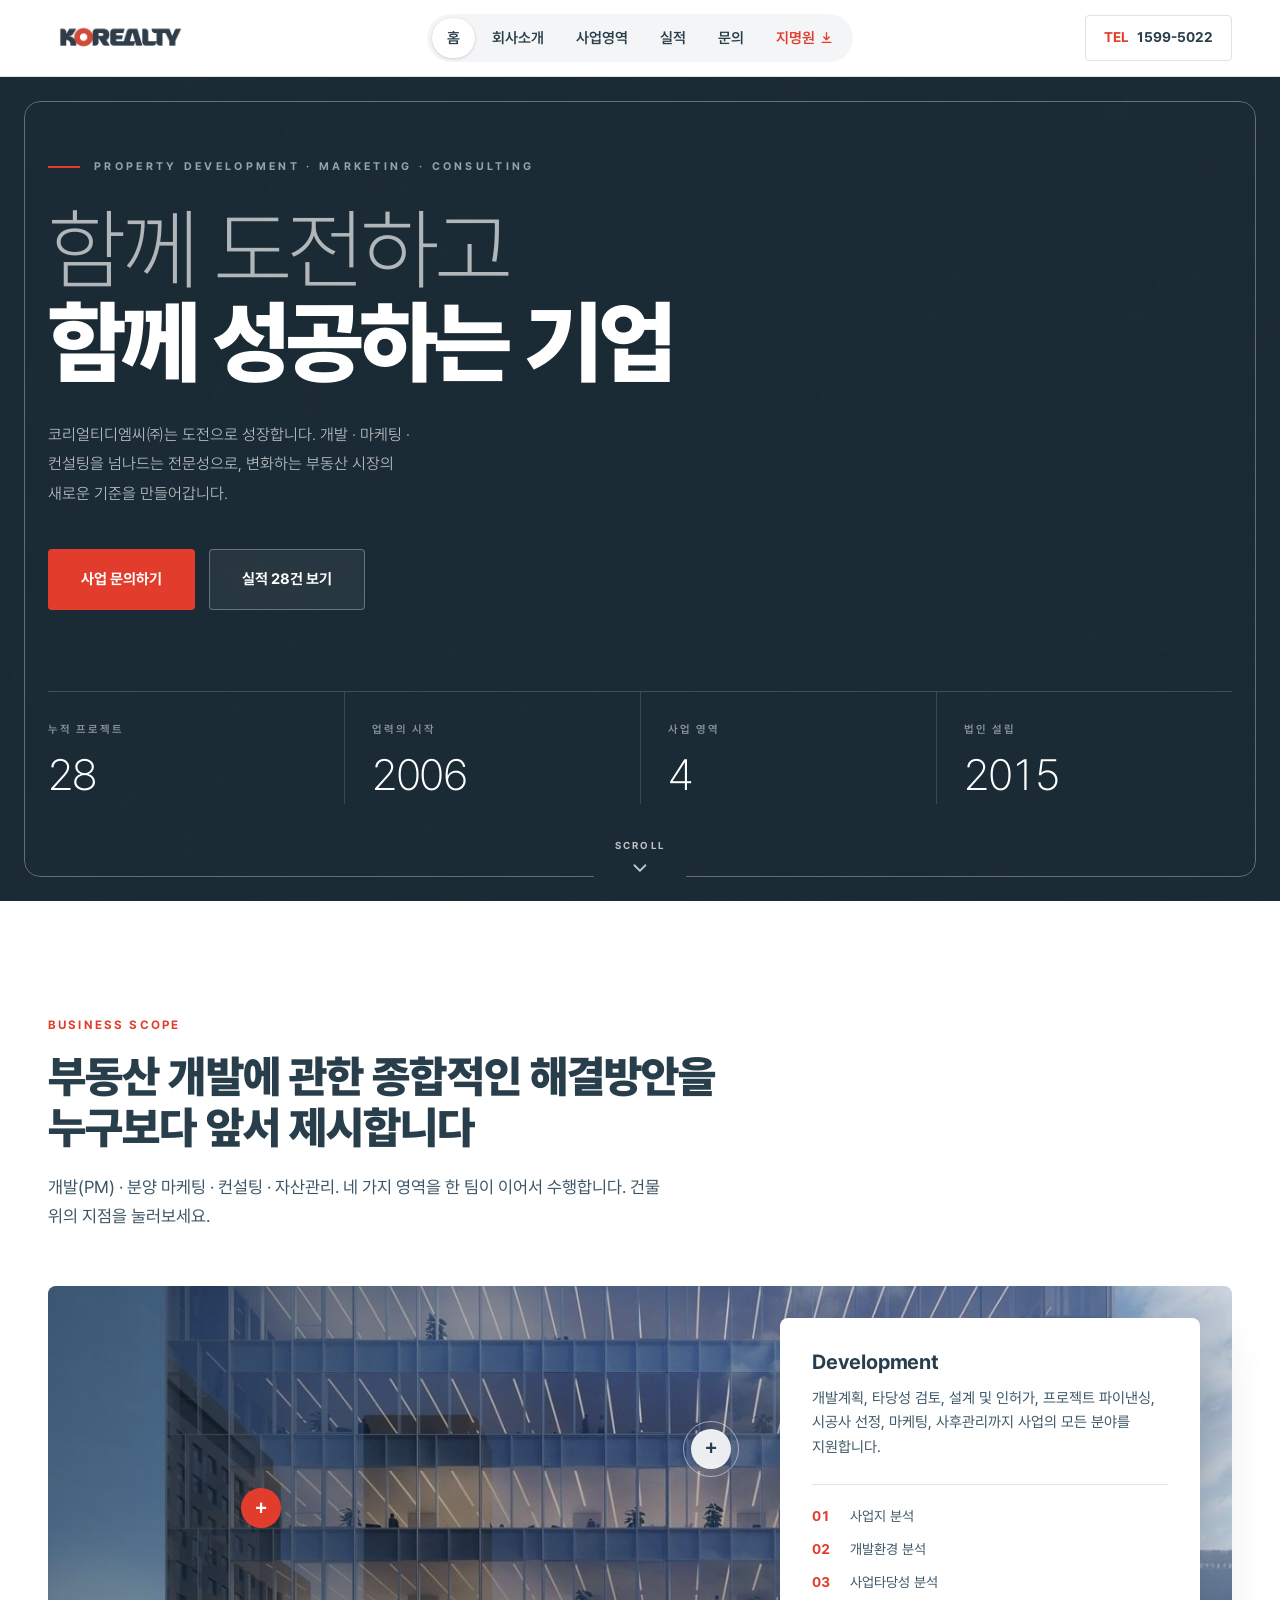
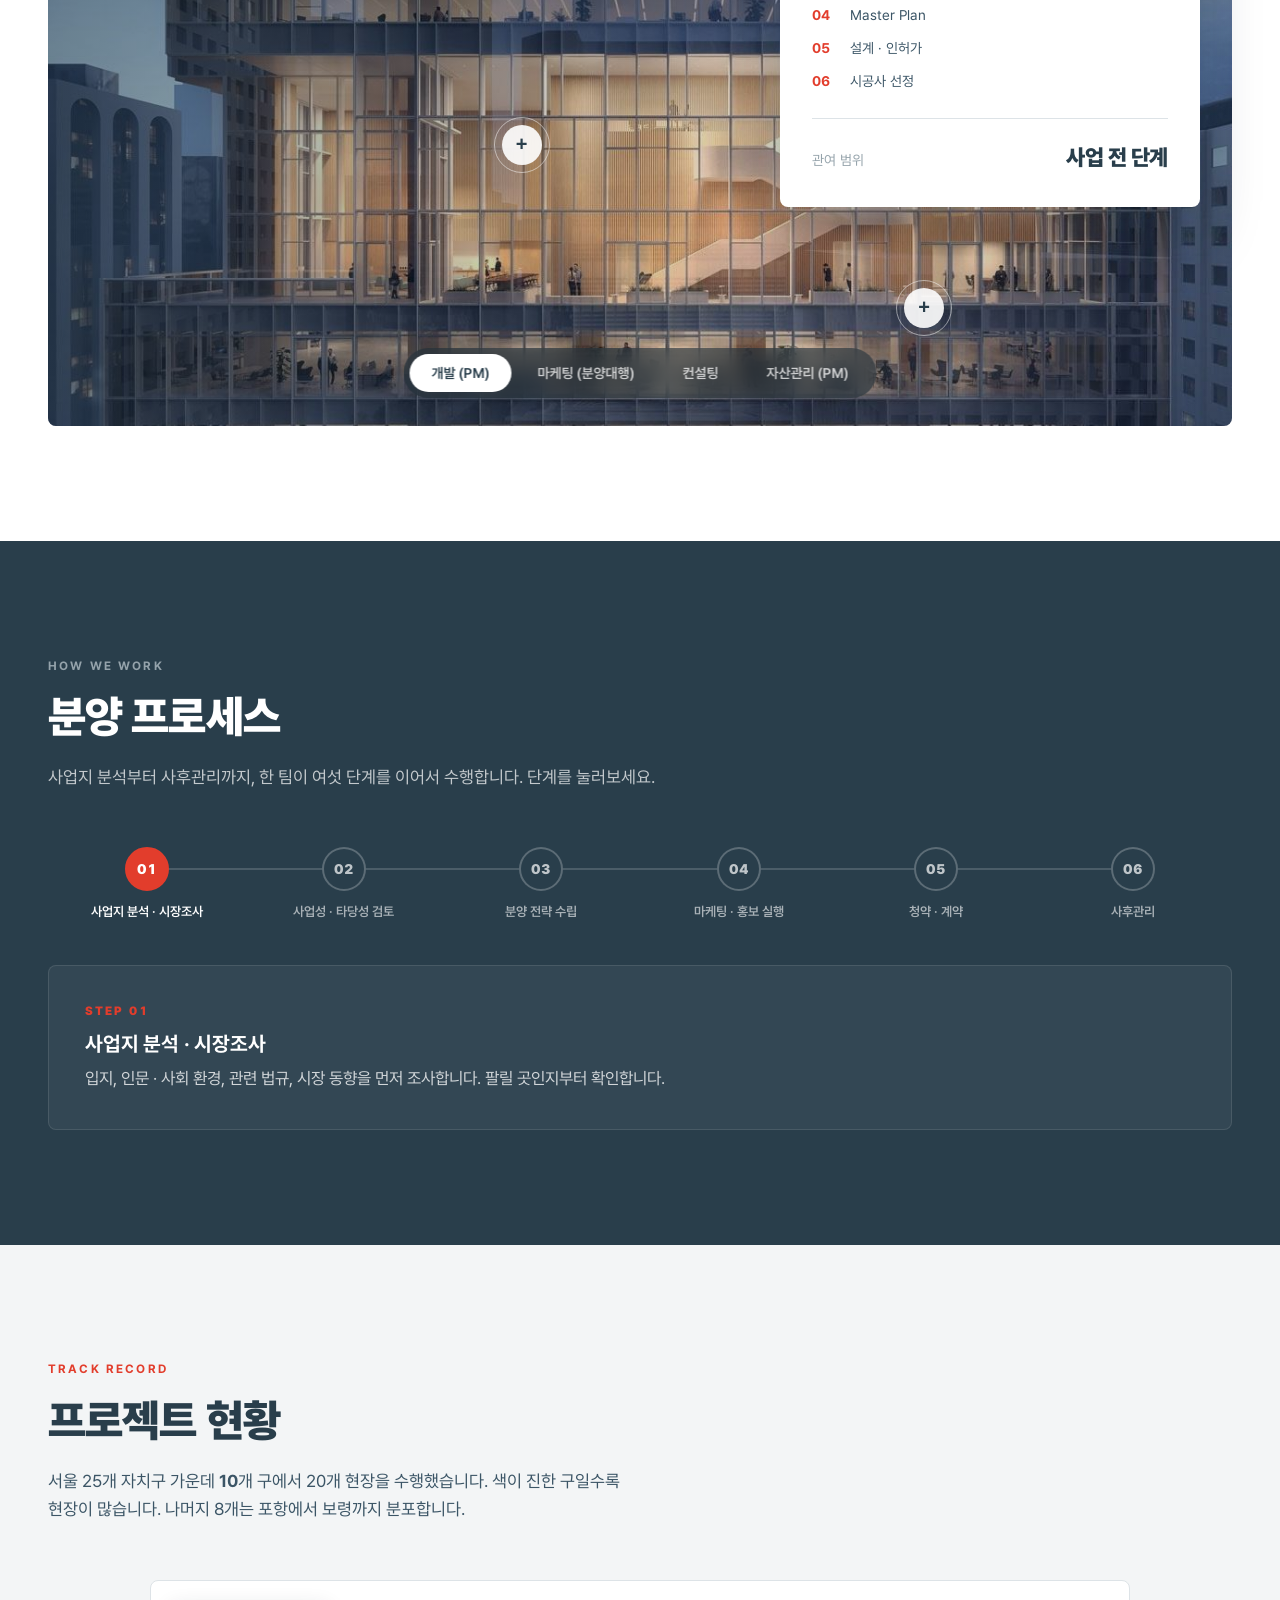
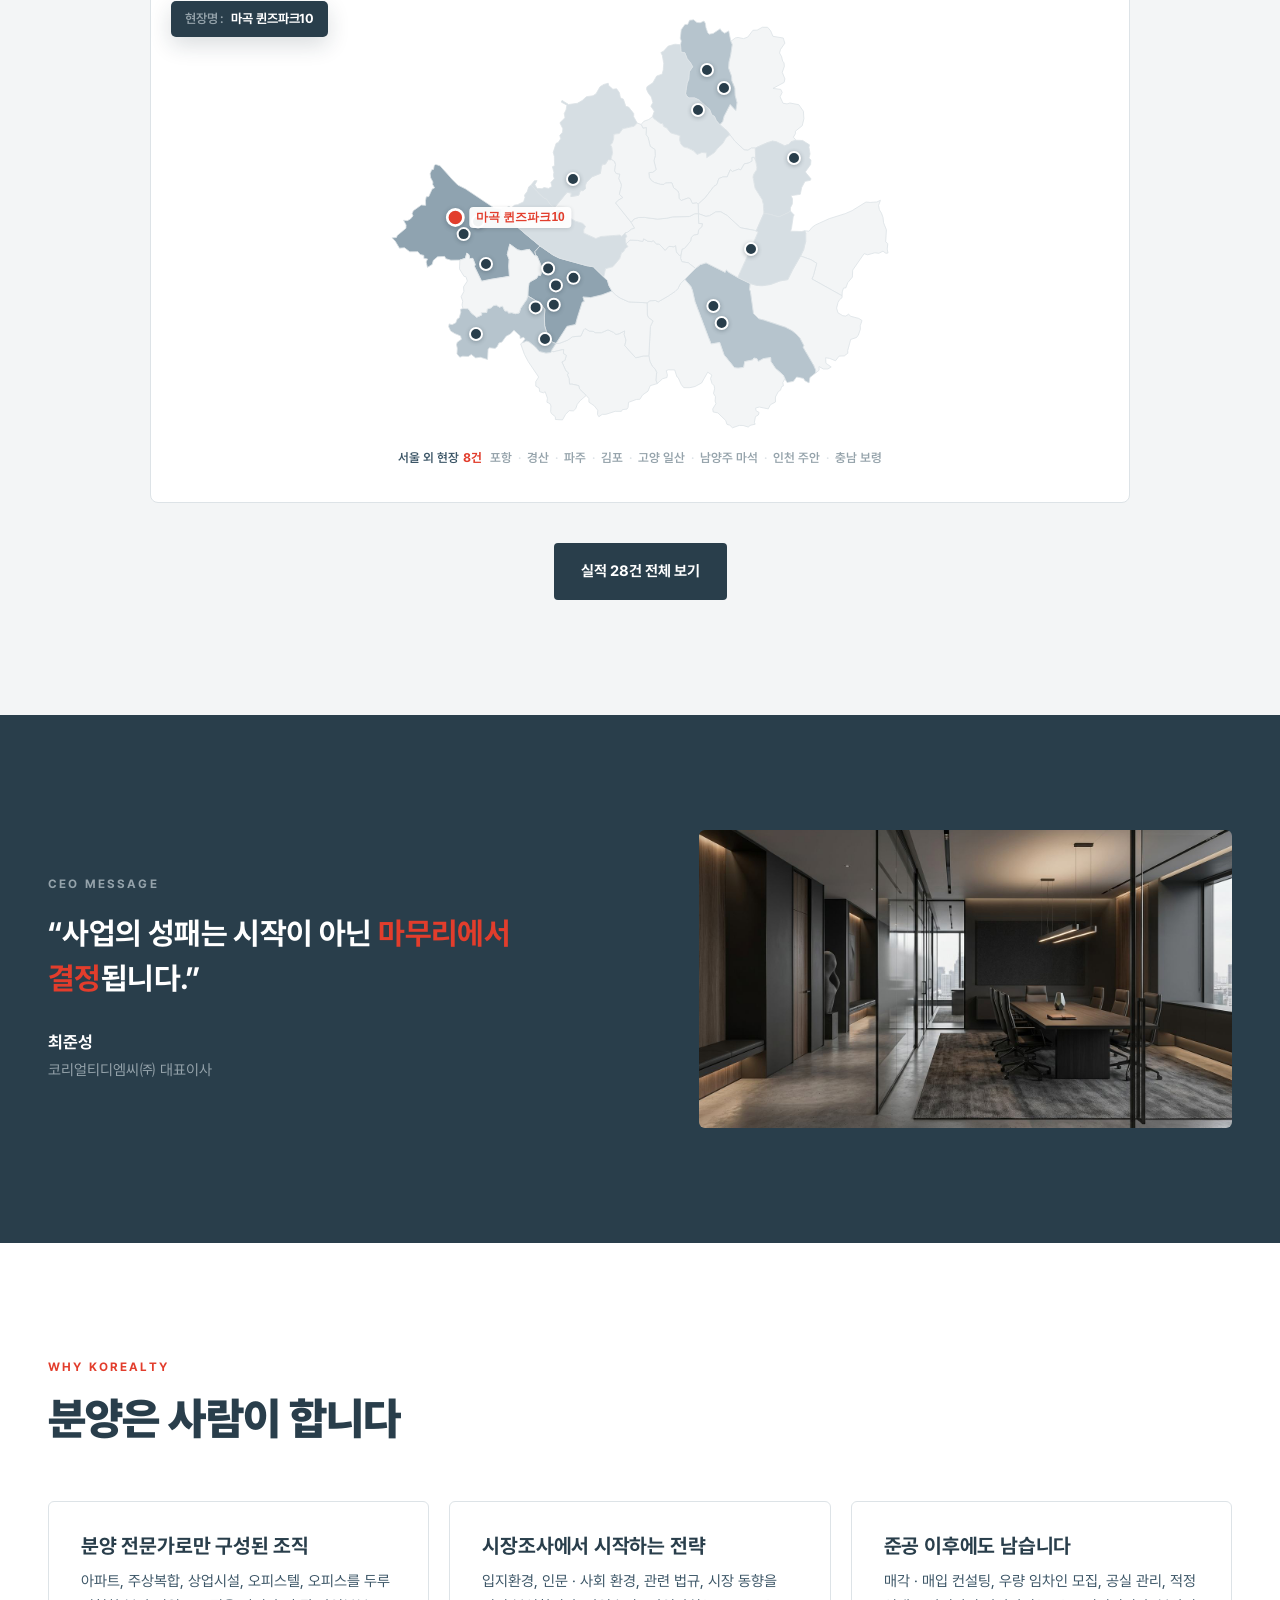
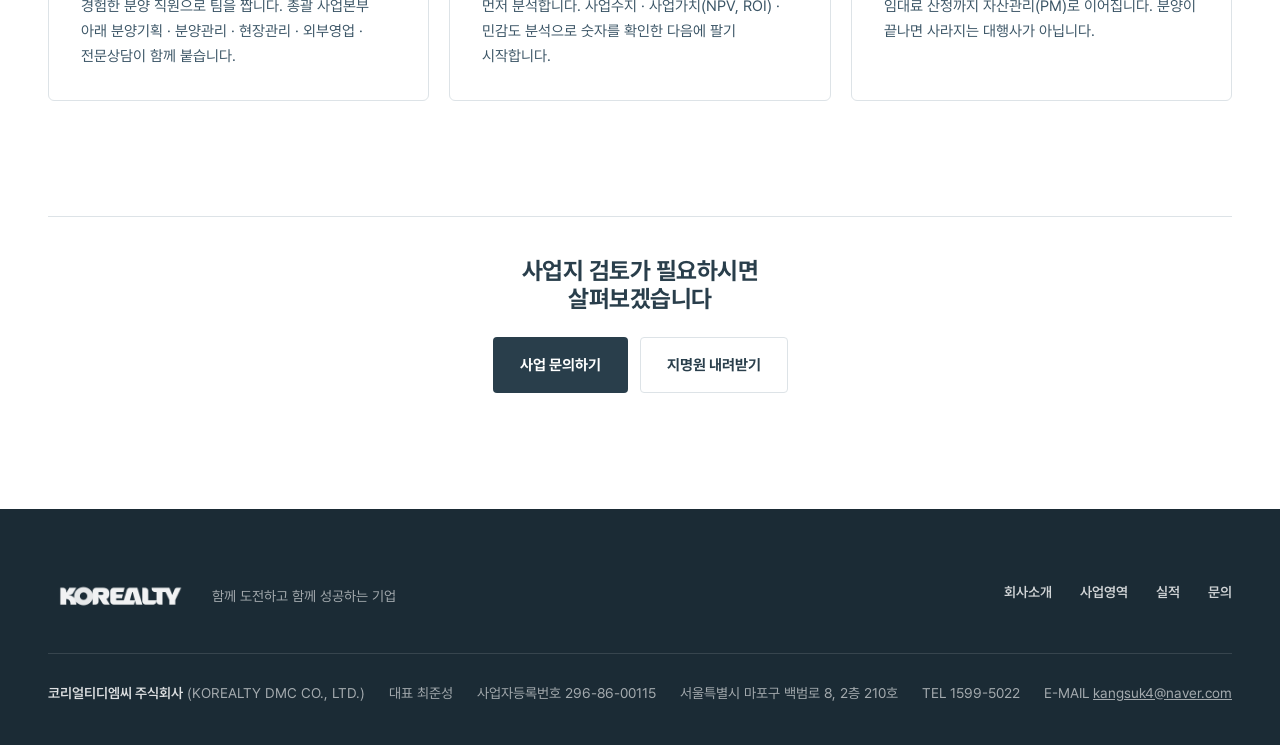
==== index.html @ 7f703b7c "스크롤 중에도 전화하고 맨 위로 갈 수 있게 한다 화면에 고정돼 남는 것이 헤더 하나뿐이었다. 그런데 좁은 화면에서는 그 헤더에서 전화번호가 빠져 있어(900px 이하에서 .hea" ====
<!doctype html>
<html lang="ko">
<head>
<meta charset="utf-8">
<meta name="viewport" content="width=device-width, initial-scale=1">
<title>분양대행사 코리얼티디엠씨㈜ | 주거시설·상가 분양대행 전문</title>
<meta name="description" content="2006년부터 28건의 프로젝트를 수행한 분양대행사 코리얼티디엠씨㈜. 아파트·오피스텔·상가 분양대행과 개발(PM)·컨설팅·자산관리를 수행합니다.">
<link rel="canonical" href="https://korealty.co.kr/">
<meta name="robots" content="index, follow">
<meta name="theme-color" content="#293E4B">

<!-- 서치콘솔·웹마스터도구 소유확인. 지우면 소유확인이 풀린다. -->
<meta name="naver-site-verification" content="b4a408943be1022989c8192e4c42e92d9fa231ea">
<meta name="google-site-verification" content="91CmXohluw-G3XcsU_VaIm_crwM0UXr9X_GsUBnetQw">

<meta property="og:type" content="website">
<meta property="og:site_name" content="코리얼티디엠씨㈜">
<meta property="og:locale" content="ko_KR">
<meta property="og:url" content="https://korealty.co.kr/">
<meta property="og:title" content="분양대행사 코리얼티디엠씨㈜ | 주거시설·상가 분양대행 전문">
<meta property="og:description" content="2006년부터 28건의 프로젝트를 수행한 분양대행사 코리얼티디엠씨㈜. 아파트·오피스텔·상가 분양대행과 개발(PM)·컨설팅·자산관리를 수행합니다.">
<meta property="og:image" content="https://korealty.co.kr/assets/img/og.jpg">
<meta property="og:image:width" content="1200">
<meta property="og:image:height" content="630">
<meta name="twitter:card" content="summary_large_image">

<link rel="icon" type="image/png" sizes="32x32" href="assets/img/favicon-32.png?v=def091a5">
<link rel="apple-touch-icon" href="assets/img/favicon-180.png?v=a17d6f32">
<link rel="preload" as="font" type="font/woff2" href="assets/fonts/Pretendard-Bold.woff2?v=8df834df" crossorigin>
<script>
document.documentElement.classList.add("js");
/* 히어로 인트로: 방문할 때마다 재생한다. 페인트 전에 미리 정해야
   "다 보였다가 갑자기 숨는" 역순 깜빡임이 없다(hero-intro.js는 defer라
   첫 페인트보다 늦게 실행될 수 있다). js/hero-intro.js가 로드 실패해도
   4초 뒤엔 스스로 풀려 콘텐츠가 영영 숨지 않는다. */
try {
  if (!window.matchMedia("(prefers-reduced-motion: reduce)").matches) {
    document.documentElement.classList.add("intro-pending");
    setTimeout(function () { document.documentElement.classList.remove("intro-pending"); }, 4000);
  }
} catch (e) {}
</script>
<link rel="stylesheet" href="css/style.css">
<script type="application/ld+json">
{
  "@context": "https://schema.org",
  "@type": "Organization",
  "@id": "https://korealty.co.kr/#organization",
  "name": "코리얼티디엠씨 주식회사",
  "alternateName": "KOREALTY DMC CO., LTD.",
  "url": "https://korealty.co.kr/",
  "logo": "https://korealty.co.kr/assets/img/logo.png",
  "foundingDate": "2015-06-17",
  "founder": { "@type": "Person", "name": "최준성" },
  "telephone": "+82-1599-5022",
  "faxNumber": "+82-504-191-9365",
  "email": "kangsuk4@naver.com",
  "address": {
    "@type": "PostalAddress",
    "streetAddress": "백범로 8, 2층 210호",
    "addressLocality": "마포구",
    "addressRegion": "서울특별시",
    "addressCountry": "KR"
  },
  "description": "부동산 개발(PM), 분양대행 마케팅, 컨설팅, 자산관리를 수행하는 부동산 전문가 그룹."
}
</script>
</head>
<body>

<header class="head">
  <div class="shell head__in">
    <a class="head__logo" href="/" aria-label="코리얼티디엠씨 홈">
      <img src="assets/img/logo.png" alt="KOREALTY" width="640" height="140">
    </a>
    <nav class="nav">
      <a href="/" aria-current="page">홈</a>
      <a href="about">회사소개</a>
      <a href="business">사업영역</a>
      <a href="portfolio">실적</a>
      <a href="contact">문의</a>
      <a class="nav__doc" href="assets/docs/코리얼티디엠씨_지명원.pdf?v=139b1592" target="_blank" rel="noopener">지명원<svg viewBox="0 0 24 24" fill="none" stroke="currentColor" stroke-width="2.5" stroke-linecap="round" stroke-linejoin="round" aria-hidden="true"><path d="M12 3v12M7 11l5 5 5-5M4 21h16"/></svg></a>
    </nav>
    <a class="head__call" href="tel:15995022"><span>TEL</span> 1599-5022</a>
    <a class="head__tel" href="tel:15995022" aria-label="전화 걸기 1599-5022"><svg viewBox="0 0 24 24" fill="none" stroke="currentColor" stroke-width="2" stroke-linecap="round" stroke-linejoin="round" aria-hidden="true"><path d="M22 16.9v3a2 2 0 0 1-2.2 2 19.8 19.8 0 0 1-8.6-3.1 19.5 19.5 0 0 1-6-6A19.8 19.8 0 0 1 2.1 4.2 2 2 0 0 1 4.1 2h3a2 2 0 0 1 2 1.7c.1 1 .4 1.9.7 2.8a2 2 0 0 1-.5 2.1L8.1 9.9a16 16 0 0 0 6 6l1.3-1.3a2 2 0 0 1 2.1-.4c.9.3 1.8.6 2.8.7a2 2 0 0 1 1.7 2Z"/></svg></a>
    <button class="burger" type="button" aria-label="메뉴 열기" aria-expanded="false"><i></i><i></i><i></i></button>
  </div>
</header>

<main>

  <!-- Hero: the company's own site, not a stock skyline -->
  <section class="hero">
    <div class="hero__media">
      <video src="assets/video/hero-city.mp4" poster="assets/img/hero-city-poster.jpg"
             autoplay muted loop playsinline preload="metadata"></video>
      <!-- 데스크톱에서 WebGL이 되면 js/hero-map.js가 이 위에 여의도 3D 지도를
           얹는다. 안 되면(모바일·구형·타일지연) 위 영상이 그대로 보인다. -->
      <div class="hero__map" data-hero-map aria-hidden="true"></div>
    </div>
    <!-- 세션당 처음 한 번, 프레임이 그려지며 0→100%가 오르고 100%가 되면
         숫자만 사라지고 아래 글이 나타난다(js/hero-intro.js). JS가 없거나
         reduced-motion이면 처음부터 그냥 다 보인다(hero__in 기본은 보임). -->
    <div class="hero__intro" data-hero-intro aria-hidden="true">
      <svg class="hero__intro-frame" data-intro-frame>
        <rect data-intro-rect pathLength="100"></rect>
      </svg>
      <div class="hero__intro-pct" data-intro-pct><span data-intro-pct-num>0</span>%</div>
    </div>
    <div class="shell hero__in" data-hero-content>
      <p class="eyebrow">Property Development ·<br class="br-narrow"> Marketing · Consulting</p>
      <h1 class="h-display"><em>함께 도전하고</em><br>함께 성공하는 기업</h1>
      <p class="lede">코리얼티디엠씨㈜는 도전으로 성장합니다. 개발 · 마케팅 · 컨설팅을 넘나드는 전문성으로, 변화하는 부동산 시장의 새로운 기준을 만들어갑니다.</p>
      <div class="hero__cta">
        <a class="btn btn--primary" href="contact">사업 문의하기</a>
        <a class="btn btn--ghost" href="portfolio">실적 28건 보기</a>
      </div>

      <dl class="hero__stats num">
        <div><dt>누적 프로젝트</dt><dd data-count-up>28</dd></div>
        <div><dt>업력의 시작</dt><dd>2006</dd></div>
        <div><dt>사업 영역</dt><dd data-count-up>4</dd></div>
        <div><dt>법인 설립</dt><dd>2015</dd></div>
      </dl>
    </div>
    <a class="hero__scroll" href="#scope" aria-label="아래로 스크롤">
      <span>SCROLL</span>
      <svg viewBox="0 0 24 24" fill="none" stroke="currentColor" stroke-width="2" stroke-linecap="round" stroke-linejoin="round" aria-hidden="true"><path d="M6 9l6 6 6-6"/></svg>
    </a>
  </section>

  <!-- Signature 1: the four business lines, read off one building -->
  <section class="sec" id="scope">
    <div class="shell">
      <div class="sec__head rise">
        <p class="eyebrow">Business Scope</p>
        <h2 class="h-section">부동산 개발에 관한 종합적인 해결방안을<br class="br-wide"> 누구보다 앞서 제시합니다</h2>
        <p class="lede">개발(PM) · 분양 마케팅 · 컨설팅 · 자산관리. 네 가지 영역을 한 팀이 이어서 수행합니다. 건물 위의 지점을 눌러보세요.</p>
      </div>

      <div class="scope__wrap rise" data-scope>
        <div class="scope">
          <img class="scope__img" src="assets/img/building.jpg" alt="업무시설 외관" width="1280" height="1280" loading="lazy" decoding="async">
          <div class="scope__tabs" role="tablist" aria-label="사업 영역" data-scope-tabs></div>
        </div>
        <div class="scope__card" data-scope-card></div>
      </div>
    </div>
  </section>

  <!-- Process: the end-to-end 분양 journey, one step at a time -->
  <section class="sec sec--navy" id="process">
    <div class="shell">
      <div class="sec__head rise">
        <p class="eyebrow">How We Work</p>
        <h2 class="h-section">분양 프로세스</h2>
        <p class="lede">사업지 분석부터 사후관리까지, 한 팀이 여섯 단계를 이어서 수행합니다. 단계를 눌러보세요.</p>
      </div>
      <div class="proc rise" data-proc>
        <ol class="proc__steps" role="tablist" aria-label="분양 프로세스 단계"></ol>
        <div class="proc__panel" data-proc-panel aria-live="polite"></div>
      </div>
    </div>
  </section>

  <!-- Signature 2: the portfolio, drawn from the only spec every sheet records -->
  <section class="sec sec--paper">
    <div class="shell">
      <div class="sec__head rise">
        <p class="eyebrow">Track Record</p>
        <h2 class="h-section">프로젝트 현황</h2>
        <p class="lede">서울 25개 자치구 가운데 <b data-gu-count>10</b>개 구에서 20개 현장을 수행했습니다. <span class="only-map">색이 진한 구일수록 현장이 많습니다.</span> 나머지 8개는 포항에서 보령까지 분포합니다.</p>
      </div>

      <!-- 좁은 화면에서는 지도 대신 이 커버플로우가 뜬다. 지도의 핀은 14px 이라
           손가락으로 짚기 어렵고, 작은 화면에서는 구 경계도 잘 안 읽힌다. -->
      <div class="cover--only-narrow rise" data-cover="1,2,3,13,18,19"></div>

      <div class="map__wrap rise" data-map-wrap>
        <div class="map" data-map></div>
        <div class="map__card" data-map-card></div>
        <div class="map__away">
          <span>서울 외 현장<b>8건</b></span>
          <span>포항</span><span>경산</span><span>파주</span><span>김포</span>
          <span>고양 일산</span><span>남양주 마석</span><span>인천 주안</span><span>충남 보령</span>
        </div>
      </div>

      <div class="sec__cta">
        <a class="btn btn--navy" href="portfolio">실적 28건 전체 보기</a>
      </div>
    </div>
  </section>

  <!-- CEO: the one sentence that is actually theirs -->
  <section class="sec sec--navy">
    <div class="shell">
      <figure class="quote rise">
        <div>
          <p class="eyebrow">CEO Message</p>
          <blockquote>“사업의 성패는 시작이 아닌 <span>마무리에서 결정</span>됩니다.”</blockquote>
          <figcaption>
            <b>최준성</b>
            코리얼티디엠씨㈜ 대표이사
          </figcaption>
        </div>
        <img src="assets/img/office.jpg" alt="" width="1376" height="768" loading="lazy" decoding="async">
      </figure>
    </div>
  </section>

  <!-- Why: claims the profile can back up -->
  <section class="sec">
    <div class="shell">
      <div class="sec__head rise">
        <p class="eyebrow">Why KOREALTY</p>
        <h2 class="h-section">분양은 사람이 합니다</h2>
      </div>
      <div class="grid grid--3">
        <article class="card rise">
          <h3 class="h-card">분양 전문가로만 구성된 조직</h3>
          <p>아파트, 주상복합, 상업시설, 오피스텔, 오피스를 두루 경험한 분양 직원으로 팀을 짭니다. 총괄 사업본부 아래 분양기획 · 분양관리 · 현장관리 · 외부영업 · 전문상담이 함께 붙습니다.</p>
        </article>
        <article class="card rise">
          <h3 class="h-card">시장조사에서 시작하는 전략</h3>
          <p>입지환경, 인문 · 사회 환경, 관련 법규, 시장 동향을 먼저 분석합니다. 사업수지 · 사업가치(NPV, ROI) · 민감도 분석으로 숫자를 확인한 다음에 팔기 시작합니다.</p>
        </article>
        <article class="card rise">
          <h3 class="h-card">준공 이후에도 남습니다</h3>
          <p>매각 · 매입 컨설팅, 우량 임차인 모집, 공실 관리, 적정 임대료 산정까지 자산관리(PM)로 이어집니다. 분양이 끝나면 사라지는 대행사가 아닙니다.</p>
        </article>
      </div>
    </div>
  </section>

  <!-- 마지막 권유. 히어로에서 한 번 물었고, 여기까지 읽은 사람에게 한 번 더 묻는다. -->
  <section class="sec sec--band">
    <div class="shell">
      <div class="band rise">
        <h2>사업지 검토가 필요하시면 살펴보겠습니다</h2>
        <div class="band__cta">
          <a class="btn btn--navy" href="contact">사업 문의하기</a>
          <a class="btn btn--line" href="assets/docs/코리얼티디엠씨_지명원.pdf?v=139b1592" target="_blank" rel="noopener">지명원 내려받기</a>
        </div>
      </div>
    </div>
  </section>

</main>

<footer class="foot">
  <div class="shell">
    <div class="foot__top">
      <div class="foot__logo">
        <img src="assets/img/logo-white.png" alt="KOREALTY" width="640" height="140" loading="lazy" decoding="async">
        <div>함께 도전하고 함께 성공하는 기업</div>
      </div>
      <nav class="foot__links">
        <a href="about">회사소개</a>
        <a href="business">사업영역</a>
        <a href="portfolio">실적</a>
        <a href="contact">문의</a>
      </nav>
    </div>
    <div class="foot__bot">
      <span><b>코리얼티디엠씨 주식회사</b> (KOREALTY DMC CO., LTD.)</span>
      <span>대표 최준성</span>
      <span>사업자등록번호 296-86-00115</span>
      <span>서울특별시 마포구 백범로 8, 2층 210호</span>
      <span>TEL 1599-5022</span>
      <span>E-MAIL <a href="mailto:kangsuk4@naver.com" style="text-decoration:underline">kangsuk4@naver.com</a></span>
    </div>
  </div>
</footer>

<script src="js/data.js"></script>
<script src="js/map.js"></script>
<script src="js/main.js"></script>
<script src="js/hero-intro.js" defer></script>
<script src="js/hero-map.js" defer></script>
<script src="js/cover.js" defer></script>
</body>
</html>
---- css/style.css ----
@charset "utf-8";

/* ============================================================
   KOREALTY DMC — Corporate Site
   Color tokens are taken verbatim from the C.I Design Guidelines (BS 05).
   Red is an accent only; it is never used as a surface.
   ============================================================ */

/* 200·300 은 히어로의 굵기 대비(가는 첫 줄 ↔ 굵은 둘째 줄)에만 쓴다.
   본문에는 쓰지 않는다 — 작은 글씨에서 가늘면 대비가 떨어진다. */
@font-face { font-family: "Pretendard"; src: url("../assets/fonts/Pretendard-ExtraLight.woff2?v=8df834df") format("woff2"); font-weight: 200; font-display: swap; }
@font-face { font-family: "Pretendard"; src: url("../assets/fonts/Pretendard-Light.woff2?v=8df834df") format("woff2");      font-weight: 300; font-display: swap; }
@font-face { font-family: "Pretendard"; src: url("../assets/fonts/Pretendard-Regular.woff2?v=8df834df") format("woff2");  font-weight: 400; font-display: swap; }
@font-face { font-family: "Pretendard"; src: url("../assets/fonts/Pretendard-Medium.woff2?v=8df834df") format("woff2");   font-weight: 500; font-display: swap; }
@font-face { font-family: "Pretendard"; src: url("../assets/fonts/Pretendard-SemiBold.woff2?v=8df834df") format("woff2"); font-weight: 600; font-display: swap; }
@font-face { font-family: "Pretendard"; src: url("../assets/fonts/Pretendard-Bold.woff2?v=8df834df") format("woff2");     font-weight: 700; font-display: swap; }
@font-face { font-family: "Pretendard"; src: url("../assets/fonts/Pretendard-Black.woff2?v=8df834df") format("woff2");    font-weight: 900; font-display: swap; }

:root {
  --navy:       #293E4B;
  --navy-deep:  #1B2B35;
  --navy-soft:  #3B5566;
  --red:        #E23D2C;
  --gray:       #95A3AB;
  --gray-line:  #DDE3E7;
  --paper:      #F3F5F6;
  --white:      #FFFFFF;

  --shell: min(1280px, 100% - 2 * var(--pad));
  --pad: 24px;

  --step: 8px;
  --radius: 4px;

  --ease: cubic-bezier(.22, .61, .36, 1);
}

@media (min-width: 900px) { :root { --pad: 48px; } }

* { box-sizing: border-box; }

html { scroll-behavior: smooth; }

body {
  margin: 0;
  font-family: "Pretendard", -apple-system, BlinkMacSystemFont, "Apple SD Gothic Neo", sans-serif;
  font-weight: 400;
  color: var(--navy);
  background: var(--white);
  line-height: 1.65;
  -webkit-font-smoothing: antialiased;
  word-break: keep-all;
}

/* height:auto가 없으면 <img>의 width/height 속성 때문에 이미지가 찌그러진다.
   그 속성은 로딩 중 레이아웃이 흔들리지 않게 하려고 넣은 것이다. */
img, video { max-width: 100%; height: auto; display: block; }
a { color: inherit; text-decoration: none; }

:focus-visible {
  outline: 2px solid var(--red);
  outline-offset: 3px;
}

.shell { width: var(--shell); margin-inline: auto; }

/* 화면에는 보이지 않고 스크린리더만 읽는다. 제목 단계를 잇는 데 쓴다. */
.sr-only {
  position: absolute;
  width: 1px; height: 1px;
  padding: 0; margin: -1px;
  overflow: hidden;
  clip-path: inset(50%);
  white-space: nowrap;
}

/* ---------- Type scale ---------- */

.eyebrow {
  font-size: 12px;
  font-weight: 700;
  letter-spacing: .18em;
  text-transform: uppercase;
  color: var(--red);
  margin: 0 0 16px;
}
.eyebrow--muted { color: var(--gray); }

h1, h2, h3 { margin: 0; font-weight: 900; letter-spacing: -.02em; line-height: 1.15; }

.h-display { font-size: clamp(36px, 6vw, 76px); }
.h-section { font-size: clamp(28px, 3.6vw, 44px); }
.h-card    { font-size: clamp(19px, 1.6vw, 23px); font-weight: 700; letter-spacing: -.01em; }

.lede {
  font-size: clamp(16px, 1.35vw, 19px);
  color: var(--navy-soft);
  max-width: 62ch;
  margin: 20px 0 0;
}

/* 넓은 화면에서만 강제 줄바꿈. 좁은 화면에서는 글이 알아서 흐르게 둔다. */
@media (max-width: 700px) { .br-wide { display: none; } }
/* 반대로 좁은 화면에서만 강제 줄바꿈. 기본은 숨겨서 넓은 화면에서는
   한 줄로 자연스럽게 흐르게 둔다. */
.br-narrow { display: none; }
@media (max-width: 700px) { .br-narrow { display: inline; } }

/* Data numerals: tabular so figures line up in columns */
.num { font-variant-numeric: tabular-nums; font-feature-settings: "tnum" 1; }

/* ---------- Buttons ---------- */

.btn {
  display: inline-flex;
  align-items: center;
  gap: 10px;
  padding: 15px 26px;
  border: 1px solid transparent;
  border-radius: var(--radius);
  font-size: 15px;
  font-weight: 700;
  cursor: pointer;
  transition: background .2s var(--ease), color .2s var(--ease), border-color .2s var(--ease), transform .12s var(--ease);
}
/* 누를 때 살짝 눌리는 촉각 피드백. transform이라 주변 배치는 흔들리지 않는다. */
.btn:active { transform: translateY(1px); }
.btn--primary { background: var(--red); color: var(--white); }
.btn--primary:hover { background: #C7321F; }
.btn--ghost { background: transparent; color: var(--white); border-color: rgba(255,255,255,.45); }
.btn--ghost:hover { background: rgba(255,255,255,.12); border-color: var(--white); }
.btn--navy { background: var(--navy); color: var(--white); }
.btn--navy:hover { background: var(--navy-deep); }
.btn--line { background: transparent; color: var(--navy); border-color: var(--gray-line); }
.btn--line:hover { border-color: var(--navy); }

/* ---------- Header ---------- */

.head {
  position: sticky;
  top: 0;
  z-index: 60;
  background: rgba(255,255,255,.92);
  backdrop-filter: blur(12px);
  border-bottom: 1px solid var(--gray-line);
}
/* 3열 격자. 양옆 칸을 1fr로 같게 두면 로고·전화번호 폭이 달라져도 메뉴는
   항상 정확히 가운데 온다. space-between으로는 양옆 폭이 같을 때만 우연히 맞는다. */
.head__in {
  display: grid;
  grid-template-columns: 1fr auto 1fr;
  align-items: center;
  height: 76px;
}
.head__logo { justify-self: start; }
.head__logo img { height: 32px; width: auto; }
.head__call { justify-self: end; }

/* 아주 옅은 통 위에 현재 페이지만 흰 알약으로 떠오른다.
   색으로 강하게 칠하지 않고 빛과 그림자로만 구분해 헤더를 가볍게 둔다. */
.nav {
  display: flex;
  align-items: center;
  justify-self: center;
  gap: 2px;
  padding: 4px 5px;
  background: rgba(41, 62, 75, .05);
  border-radius: 999px;
}
.nav a {
  padding: 8px 15px;
  border-radius: 999px;
  font-size: 15px;
  font-weight: 600;
  color: var(--navy);
  transition: background .2s var(--ease), box-shadow .2s var(--ease);
}
.nav a:hover { background: rgba(255, 255, 255, .55); }
.nav a[aria-current="page"] {
  background: var(--white);
  box-shadow: 0 1px 3px rgba(27, 43, 53, .16), 0 0 0 .5px rgba(27, 43, 53, .06);
}

/* 지명원 PDF. 페이지 이동이 아니라 문서를 여는 링크라 색으로 구분한다. */
.nav a.nav__doc { color: var(--red); }
.nav a.nav__doc svg { width: 13px; height: 13px; margin-left: 5px; vertical-align: -1px; }

.head__call {
  display: inline-flex;
  align-items: center;
  gap: 8px;
  padding: 10px 18px;
  border: 1px solid var(--gray-line);
  border-radius: var(--radius);
  font-size: 14px;
  font-weight: 700;
  transition: border-color .2s var(--ease);
}
.head__call:hover { border-color: var(--navy); }
.head__call span { color: var(--red); }

.burger { display: none; }

/* 좁은 화면 전용 전화 버튼. 넓은 화면에는 번호가 적힌 .head__call 이 있으므로
   여기서는 숨긴다(격자에서도 빠진다). */
.head__tel { display: none; }

@media (max-width: 900px) {
  /* 좁은 화면에서는 메뉴와 번호 상자가 빠지고, 전화 버튼과 햄버거가 남는다.
     헤더가 화면 맨 위에 계속 붙어 있으므로(sticky) 스크롤 어디에서든
     한 번에 전화가 걸린다 — 전에는 햄버거를 열고 문의로 들어가야 했다. */
  .head__in { grid-template-columns: 1fr auto auto; }
  .nav, .head__call { display: none; }
  .head__tel {
    display: inline-flex;
    align-items: center;
    justify-content: center;
    width: 44px; height: 44px;   /* 손가락으로 누를 수 있는 최소 크기 */
    margin-right: 2px;
    color: var(--navy);
    border-radius: 50%;
  }
  .head__tel svg { width: 21px; height: 21px; }
  .head__tel:active { background: var(--paper); }
  .nav.is-open {
    display: flex;
    /* 격자 안에서 절대배치하면 가운데 칸 폭에 갇힌다. 전체 열을 차지하게 해
       화면 전체 너비로 펼쳐지도록 한다. */
    grid-column: 1 / -1;
    justify-self: stretch;
    position: absolute;
    top: 76px; left: 0; right: 0;
    flex-direction: column;
    align-items: flex-start;
    gap: 0;
    padding: 8px var(--pad) 24px;
    /* 세로 목록에서는 알약 통이 필요 없다. 둥근 모서리와 옅은 바탕을 되돌린다. */
    background: var(--white);
    border-radius: 0;
    border-bottom: 1px solid var(--gray-line);
  }
  .nav.is-open a {
    padding: 16px 12px;
    width: 100%;
    border-radius: 0;
    border-bottom: 1px solid var(--gray-line);
  }
  /* 세로 목록에서는 남색으로 꽉 채우면 한 줄만 시커멓게 뜬다.
     연한 바탕과 빨간 세로선으로 현재 위치만 짚어준다. */
  .nav.is-open a[aria-current="page"] {
    background: var(--paper);
    color: var(--navy);
    box-shadow: inset 3px 0 0 var(--red);
  }
  .burger {
    display: flex;
    flex-direction: column;
    justify-content: center;
    gap: 5px;
    width: 44px; height: 44px;
    padding: 0;
    background: none;
    border: 0;
    cursor: pointer;
  }
  .burger i { display: block; height: 2px; background: var(--navy); transition: transform .2s var(--ease); }
}

/* ---------- Hero ---------- */

.hero {
  position: relative;
  /* 헤더(76px)를 뺀 화면 높이를 꽉 채운다. 그래야 하단의 스크롤 신호가
     화면 맨 아래에 붙고, 히어로 아래로 흰 여백이 생기지 않는다.
     dvh는 모바일 주소창 높이 변화를 반영한다(미지원 브라우저는 위 vh를 쓴다). */
  min-height: calc(100vh - 76px);
  min-height: calc(100dvh - 76px);
  display: flex;
  align-items: center;
  overflow: hidden;
  background: var(--navy-deep);
  color: var(--white);
}
.hero__media {
  position: absolute;
  inset: 0;
  z-index: 0;
}
/* 사진·영상은 무엇이 오든 같은 톤으로 눌러 둔다. 채도를 반쯤 걷고 살짝
   어둡게 깔아야, 아래 남색 그라데이션과 겹쳤을 때 한 장의 남색 화면처럼
   읽힌다. 원본 그대로 두면 하늘색·노을색이 남아 브랜드 색과 따로 논다. */
.hero__media video, .hero__media img {
  width: 100%; height: 100%;
  object-fit: cover;
  filter: saturate(.42) contrast(1.06) brightness(.88);
}
/* 3D 지도 층. 기본은 숨김(영상이 보임). 지도가 다 뜨면 is-on으로 서서히 나타나
   영상을 덮는다. 지도가 실패하면 계속 숨은 채라 영상이 폴백으로 남는다.
   ⚠ MapLibre가 컨테이너에 .maplibregl-map(position:relative)을 붙여, 나중에 로드되는
   그 CSS가 같은 특정도의 .hero__map을 덮어써 높이가 0으로 찌그러진다. 그래서 반드시
   더 높은 특정도(.hero .hero__map)로 절대배치를 고정해야 한다. */
.hero .hero__map {
  position: absolute; inset: 0;
  /* 불투명한 어두운 바닥. 처음부터(is-on) 이 층이 영상을 덮어, 밝은 영상이
     잠깐 떴다 지도로 바뀌는 깜빡임이 없다. 페이드 없이 즉시 어둡게 덮는다.
     지도가 실패하면 is-on이 걷혀(opacity 0) 영상이 폴백으로 다시 보인다. */
  background: var(--navy-deep);
  opacity: 0;
}
.hero .hero__map.is-on { opacity: 1; }
/* 배경 지도라 조작 흔적(포커스 외곽선 등)과 출처 표기는 최대한 눈에 안 띄게.
   출처는 OSM 라이선스상 표기 의무가 있어 지우지 않고, 아주 작고 흐리게만 둔다. */
.hero .hero__map .maplibregl-ctrl-attrib {
  background: transparent !important;
  margin: 0 6px 3px 0 !important;
  font-size: 9px !important;
}
.hero .hero__map .maplibregl-ctrl-attrib a { color: rgba(255,255,255,.22) !important; }
.hero .hero__map .maplibregl-ctrl-attrib-button { display: none !important; }
.hero .hero__map .maplibregl-canvas { outline: none !important; }
.hero__media::after {
  content: "";
  position: absolute;
  inset: 0;
  /* 텍스트가 화면 중앙 왼쪽에 오므로, 왼쪽을 가로로 어둡게 덮어 글씨를 살리고
     오른쪽 영상은 밝게 남긴다. 여기에 아래쪽(통계)까지 세로로 한 번 더 덮는다.
     영상이 밝은 하늘과 어두운 건물을 오가도 글씨 뒤는 항상 충분히 어둡다.
     가로 그라데이션은 왼쪽을 더 깊게 눌렀다 — 제목이 커지면서 흰 글자가
     차지하는 면적이 늘어, 얇은 첫 줄이 밝은 하늘과 겹치면 흐려진다. */
  background:
    linear-gradient(90deg, rgba(27,43,53,.86) 0%, rgba(27,43,53,.58) 38%, rgba(27,43,53,.10) 78%, rgba(27,43,53,0) 100%),
    linear-gradient(180deg, rgba(27,43,53,.42) 0%, rgba(27,43,53,.30) 40%, rgba(27,43,53,.78) 100%);
}
/* 히어로 안의 세로 간격은 화면 높이에 맞춰 같이 줄고 는다(vh).
   px로 고정하면 넓게 벌린 여백이 노트북(높이 800 안팎)에서 통계 숫자를
   화면 밖으로 밀어낸다. 높은 화면에서는 원래 의도대로 넉넉히 벌어진다. */
.hero__in {
  position: relative;
  z-index: 1;
  padding: clamp(32px, 5vh, 64px) 0;
}

/* 히어로 인트로: 프레임이 그려지며 0→100%가 오르고, 100%에서 숫자만 사라지며
   (프레임은 남는다) 아래 글이 나타난다. js/hero-intro.js가 재생을 맡는다.
   기본은 평범한 CSS 테두리(border) — JS가 안 돌아도, 재생이 끝난 뒤에도
   항상 이 테두리가 프레임 역할을 한다. SVG는 "그려지는 중"에만 그 위에
   덧그려 진짜로 선이 자라나는 것처럼 보이게 하고, 다 그려지면 사라져
   원래 있던 이 테두리를 그대로 드러낸다(뷰박스 확대 문제를 피할 수 있다 —
   넓은 화면에서 SVG를 늘려 쓰면 모서리 계산이 어긋나 선에 틈이 생기는데,
   그 상태를 "완성본"으로 남기지 않으니 문제가 안 된다). */
.hero__intro {
  position: absolute;
  inset: 24px;
  z-index: 2;
  pointer-events: none;
  border: 1px solid rgba(255,255,255,.32);
  border-radius: 16px;
  /* 아래쪽 선 가운데, 스크롤 화살표가 지나가는 자리만 원형으로 뚫는다.
     배경이 사진/영상이라 색을 못 맞추니, 칠하는 대신 그 자리만 투명하게
     비워서(mask) 화살표가 문을 통과하듯 자연스럽게 겹치게 한다. */
  -webkit-mask-image: radial-gradient(circle 46px at 50% 100%, transparent 99%, black 100%);
          mask-image: radial-gradient(circle 46px at 50% 100%, transparent 99%, black 100%);
}
/* 좁은 화면에서는 프레임 inset(24px)과 글 좌우 여백(--pad, 24px)이 같아
   테두리에 글자가 딱 붙어 보인다. 프레임을 화면 가장자리 쪽으로 당겨
   글과의 틈을 만든다. */
@media (max-width: 720px) {
  .hero__intro { inset: 8px; }
}
/* 이 기본 테두리는 is-running(hero-intro.js가 실제로 그리기 시작하는
   순간)에만 끄고 SVG로 넘긴다. intro-pending(첫 페인트 전에 미리 걸리는
   클래스)에 걸어두면, hero-intro.js는 별도 파일이라 네트워크로 늦게
   도착할 수 있어 그 사이엔 테두리도 SVG도 없이 "영상만 덩그러니" 보이는
   빈 순간이 생긴다. is-running에 묶어야 테두리가 사라지는 순간과 SVG가
   나타나는 순간이 항상 같이 일어나 빈 순간이 없다. */
.hero__intro.is-running { border-color: transparent; }

.hero__intro-frame {
  display: none;
  position: absolute;
  inset: 0;
  width: 100%;
  height: 100%;
  overflow: visible;
}
.hero__intro.is-running .hero__intro-frame { display: block; }
.hero__intro-frame rect {
  fill: none;
  stroke: rgba(255,255,255,.75);
  stroke-width: 1;
}
.hero__intro-pct {
  position: absolute;
  left: 24px; bottom: 20px;
  font-size: clamp(15px, 1.6vw, 20px);
  font-weight: 700;
  font-variant-numeric: tabular-nums;
  color: rgba(255,255,255,.92);
  opacity: 0;
  transition: opacity .25s var(--ease);
}
.hero__intro.is-running .hero__intro-pct { opacity: 1; }

/* html.intro-pending이 없으면(모션 최소화·재생완료·JS 미실행) 글은
   절대 숨지 않는다 — 인라인 스크립트가 페인트 전에 판단해 미리 걸어두는
   클래스라 "다 보였다가 숨는" 역순 깜빡임이 없다.
   덩어리째 한 번에 뜨는 대신 위에서부터 한 줄씩 차례로 올라오게 한다.
   지연은 '보이는 쪽' 규칙에 걸어야 한다 — 숨기는 쪽에 걸면 첫 페인트 전에
   이미 숨어 있어야 할 요소가 지연만큼 늦게 숨어 깜빡인다. */
.hero__in > * {
  transition: opacity .8s var(--ease), transform .8s var(--ease);
}
.hero__in > *:nth-child(2) { transition-delay: .08s; }
.hero__in > *:nth-child(3) { transition-delay: .16s; }
.hero__in > *:nth-child(4) { transition-delay: .24s; }
.hero__in > *:nth-child(5) { transition-delay: .32s; }
html.intro-pending .hero__in > * {
  opacity: 0;
  transform: translateY(18px);
}
@media (prefers-reduced-motion: reduce) {
  .hero__in > * { transition: none; transition-delay: 0s; }
}
/* On the navy hero the brand red drops below AA against the overlay,
   so the eyebrow switches to the sub gray. Red stays for accents on light. */
.hero .eyebrow, .sec--navy .eyebrow { color: var(--gray); }

/* 글자로 쓰면 대비가 모자라는 CI 레드를, 그래픽 요소(짧은 선)로만 들여온다.
   화면 전체에서 색은 남색 계열 + 이 빨강 하나로 끝난다. */
/* flex 로 붙이면 안쪽의 <br class="br-narrow">(좁은 화면 줄바꿈)가 죽는다.
   인라인 블록으로 두어야 줄바꿈도 가운데 정렬도 그대로 산다. */
.hero .eyebrow {
  font-size: 11px;
  letter-spacing: .3em;
  margin-bottom: clamp(18px, 3vh, 32px);
}
.hero .eyebrow::before {
  content: "";
  display: inline-block;
  width: 32px; height: 2px;
  margin-right: 14px;
  vertical-align: middle;
  background: var(--red);
}

/* 굵기 대비가 이 히어로의 전부다. 첫 줄은 200(ExtraLight), 둘째 줄은 900.
   같은 크기에서 굵기만 벌리면 두 줄이 한 문장으로 읽히면서도 무게가 갈린다. */
.hero h1 {
  max-width: 15ch;
  /* 가로뿐 아니라 세로(vh)에도 물려 둔다 — 낮은 화면에서 제목만 커져
     아래 통계가 잘리는 것을 막는다. */
  font-size: clamp(40px, min(7vw, 10.5vh), 104px);
  font-weight: 900;
  line-height: 1.04;
  letter-spacing: -.035em;
}
.hero h1 em {
  font-style: normal;
  font-weight: 200;
  color: rgba(255,255,255,.66);
}
.hero .lede {
  margin-top: clamp(20px, 3.4vh, 36px);
  max-width: 42ch;
  font-weight: 300;
  font-size: clamp(16px, 1.2vw, 18px);
  line-height: 1.85;
  color: rgba(255,255,255,.72);
}
.hero .hero__cta { margin-top: clamp(28px, 4.5vh, 48px); gap: 14px; }
.hero__cta { display: flex; flex-wrap: wrap; gap: 12px; margin-top: 36px; }

/* 히어로의 버튼만 조금 더 크고 여유 있게. 배경이 영상이라 유령 버튼은
   테두리만으로는 약해서, 아주 옅은 유리판을 깔아 형태를 잡아준다. */
.hero .btn { padding: 17px 32px; }
.hero .btn--ghost {
  background: rgba(255,255,255,.06);
  border-color: rgba(255,255,255,.3);
  backdrop-filter: blur(6px);
}
.hero .btn--ghost:hover { background: rgba(255,255,255,.16); }

/* Trust bar — the four numbers the company can actually defend */
.hero__stats {
  position: relative;
  z-index: 1;
  display: grid;
  grid-template-columns: repeat(4, 1fr);
  margin-top: clamp(40px, 9vh, 96px);
  border-top: 1px solid rgba(255,255,255,.16);
}
/* 칸마다 세로 실선을 넣어 네 숫자가 같은 격자 위에 앉은 것이 보이게 한다.
   첫 칸만 빼야 왼쪽 끝이 본문 왼쪽선과 정확히 맞는다. */
.hero__stats div { padding: clamp(20px, 3.2vh, 32px) 0 8px 28px; }
.hero__stats div + div { box-shadow: inset 1px 0 0 rgba(255,255,255,.14); }
.hero__stats div:first-child { padding-left: 0; }
.hero__stats dt {
  font-size: 11px;
  font-weight: 600;
  letter-spacing: .16em;
  color: rgba(255,255,255,.5);
  margin-bottom: 14px;
}
/* 제목이 900이라 숫자까지 굵으면 둘이 서로 싸운다. 숫자는 가늘고 크게 —
   금액·연도처럼 '읽는 수'로 보이게 둔다. */
.hero__stats dd {
  margin: 0;
  font-size: clamp(30px, min(3.4vw, 5.4vh), 50px);
  font-weight: 200;
  line-height: 1;
  letter-spacing: -.03em;
}

@media (max-width: 720px) {
  .hero__in { padding: 40px 0; }
  .hero__stats { grid-template-columns: repeat(2, 1fr); }
  .hero__stats dt, .hero__stats dd { text-align: center; }
  /* 두 칸으로 접히면 세로 실선이 가운데 하나만 남아 어색하다. 선을 걷고
     칸 여백만 남긴다. */
  .hero__stats div { padding: 24px 0 8px; }
  .hero__stats div + div { box-shadow: none; }
  /* 통계뿐 아니라 위쪽 글·버튼도 다 가운데로 맞춘다. */
  .hero__in { text-align: center; }
  .hero .lede { margin-inline: auto; }
  .hero h1 { max-width: none; }
  .hero__cta { justify-content: center; }
  /* CTA와 통계 구분선 사이가 다른 간격보다 두 배로 벌어져 있었다.
     위(레데→CTA)와 비슷한 눈금으로 맞춘다. */
  .hero .hero__cta { margin-top: 36px; }
  .hero__stats { margin-top: 44px; }
  .hero .eyebrow { margin-bottom: 24px; }
  .hero .lede { margin-top: 28px; }
  /* 가운데 정렬에서 빨간 선을 글 앞에 붙이면 첫 줄만 들여쓴 것처럼 삐뚤어
     보인다. 글 위에 따로 세워 가운데를 맞춘다. */
  .hero .eyebrow::before { display: block; margin: 0 auto 16px; }
}

/* 히어로 하단의 "아래로 스크롤" 신호. 눌러도 다음 섹션(#scope)으로 내려간다. */
.hero__scroll {
  position: absolute;
  left: 50%; bottom: 22px;
  transform: translateX(-50%);
  z-index: 2;
  display: flex; flex-direction: column; align-items: center; gap: 4px;
  color: rgba(255,255,255,.72);
  font-size: 10px; font-weight: 700; letter-spacing: .22em;
  transition: color .2s var(--ease);
}
.hero__scroll:hover { color: var(--white); }
.hero__scroll svg { width: 22px; height: 22px; animation: heroScroll 1.8s var(--ease) infinite; }
@keyframes heroScroll {
  0%, 100% { transform: translateY(0);   opacity: .7; }
  50%      { transform: translateY(5px); opacity: 1; }
}
@media (prefers-reduced-motion: reduce) {
  .hero__scroll svg { animation: none; }
}
/* 모바일에서는 통계를 가운데 정렬해 자리를 줄이고, 글자("SCROLL")는
   빼고 화살표만 작게 남긴다 — 통계랑 겹치지 않게. */
@media (max-width: 720px) {
  .hero__scroll { bottom: 10px; }
  .hero__scroll span { display: none; }
  .hero__scroll svg { width: 16px; height: 16px; }
}

/* ---------- Section frame ---------- */

.sec { padding: clamp(72px, 9vw, 128px) 0; }
.sec--paper { background: var(--paper); }
.sec--navy { background: var(--navy); color: var(--white); }
.sec--navy .lede { color: rgba(255,255,255,.72); }

/* 제목은 폭을 넉넉히 쓰고, 읽는 글(.lede)만 62ch로 묶는다.
   70ch를 블록 전체에 걸면 제목이 몇십 px 모자라 어색하게 접힌다. */
.sec__head { margin-bottom: 56px; }
.sec__head .lede { max-width: 62ch; }

/* 섹션을 닫는 권유. 가운데 정렬된 지도를 받아야 하는데 왼쪽 끝에 붙어
   150px 어긋나 있었고, 좁은 화면에서는 이미 가운데였다 — 같은 버튼이
   화면 크기에 따라 다른 자리에 앉고 있었다. 어느 폭에서나 가운데로 둔다. */
.sec__cta { margin-top: 40px; text-align: center; }

/* ============================================================
   SIGNATURE 1 — Scope explorer
   A single site photograph carries the four business lines.
   Hotspots sit on the parts of a building each line touches.
   ============================================================ */

/* 카드가 이 안에서 위치를 잡아야 한다. 이게 없으면 카드가 페이지 기준으로
   튀어나가 화면 밖으로 밀린다. */
.scope__wrap { position: relative; }

.scope {
  position: relative;
  border-radius: 8px;
  overflow: hidden;
  background: var(--navy-deep);
  aspect-ratio: 16 / 10;
}
.scope__img { width: 100%; height: 100%; object-fit: cover; }
.scope::after {
  content: "";
  position: absolute;
  inset: 0;
  background: linear-gradient(105deg, rgba(27,43,53,.55), rgba(27,43,53,.15) 55%);
  pointer-events: none;
}

.pin {
  position: absolute;
  z-index: 2;
  width: 40px; height: 40px;
  display: grid;
  place-items: center;
  padding: 0;
  border: 0;
  border-radius: 50%;
  background: rgba(255,255,255,.9);
  color: var(--navy);
  font-size: 20px;
  font-weight: 700;
  cursor: pointer;
  transform: translate(-50%, -50%);
  transition: background .2s var(--ease), transform .2s var(--ease);
}
.pin::before {
  content: "";
  position: absolute;
  inset: -8px;
  border-radius: 50%;
  border: 1px solid rgba(255,255,255,.5);
  animation: ping 2.6s var(--ease) infinite;
}
.pin:hover { transform: translate(-50%, -50%) scale(1.08); }
.pin[aria-expanded="true"] { background: var(--red); color: var(--white); }
.pin[aria-expanded="true"]::before { animation: none; border-color: transparent; }

@keyframes ping {
  0%   { transform: scale(.85); opacity: .9; }
  70%  { transform: scale(1.25); opacity: 0; }
  100% { transform: scale(1.25); opacity: 0; }
}

/* Floating panel — the card that reads the pin */
.scope__card {
  position: absolute;
  z-index: 3;
  top: 32px; right: 32px;
  width: min(420px, calc(100% - 64px));
  padding: 32px;
  background: var(--white);
  border-radius: 8px;
  box-shadow: 0 24px 60px rgba(27,43,53,.28);
}
.scope__card .h-card { margin-bottom: 12px; }
.scope__card p { margin: 0; color: var(--navy-soft); font-size: 15px; }
.scope__flow {
  margin: 24px 0 0;
  padding: 20px 0 0;
  border-top: 1px solid var(--gray-line);
  list-style: none;
  display: grid;
  gap: 10px;
}
.scope__flow li {
  display: grid;
  grid-template-columns: 28px 1fr;
  gap: 10px;
  font-size: 14px;
  color: var(--navy-soft);
}
/* The work flow really is a sequence, so the numbers carry meaning */
.scope__flow b {
  color: var(--red);
  font-variant-numeric: tabular-nums;
  font-weight: 700;
}
.scope__cost {
  display: flex;
  align-items: baseline;
  justify-content: space-between;
  margin-top: 24px;
  padding-top: 20px;
  border-top: 1px solid var(--gray-line);
  font-size: 14px;
  color: var(--gray);
}
.scope__cost b { font-size: 22px; font-weight: 900; color: var(--navy); letter-spacing: -.02em; }

/* Tab rail, floated over the image like the reference */
.scope__tabs {
  position: absolute;
  z-index: 3;
  left: 50%;
  bottom: 28px;
  transform: translateX(-50%);
  display: flex;
  gap: 4px;
  padding: 6px;
  border-radius: 999px;
  background: rgba(27,43,53,.55);
  backdrop-filter: blur(10px);
  max-width: calc(100% - 48px);
  overflow-x: auto;
  scrollbar-width: none;
}
.scope__tabs::-webkit-scrollbar { display: none; }
.scope__tabs button {
  flex: none;
  padding: 11px 22px;
  border: 0;
  border-radius: 999px;
  background: transparent;
  color: rgba(255,255,255,.75);
  font-family: inherit;
  font-size: 14px;
  font-weight: 600;
  white-space: nowrap;
  cursor: pointer;
  transition: background .2s var(--ease), color .2s var(--ease);
}
.scope__tabs button:hover { color: var(--white); }
.scope__tabs button[aria-selected="true"] { background: var(--white); color: var(--navy); }

@media (max-width: 860px) {
  .scope { aspect-ratio: 3 / 4; }
  .scope__card { position: static; width: auto; margin: 0; border-radius: 0 0 8px 8px; box-shadow: none; }
  .scope__wrap { border-radius: 8px; overflow: hidden; box-shadow: 0 16px 40px rgba(27,43,53,.16); }
  .pin { display: none; }
  .scope__tabs { bottom: 20px; }
}

/* ============================================================
   SITE MAP
   실적에서 가장 먼저 궁금한 것은 "어디에 지었는가"다.
   사업영역과 같은 문법 — 핀을 누르면 카드가 읽힌다.
   ============================================================ */

.map__wrap { position: relative; }

.map {
  position: relative;
  max-width: 980px;
  margin: 0 auto;
  padding: 32px;
  background: var(--white);
  border: 1px solid var(--gray-line);
  border-radius: 8px;
}
/* 지도 폭은 한 곳에서만 정한다.
   핀은 .map__plot을 기준으로 %로 앉으므로, 상자와 지도의 폭이 다르면
   핀이 지도 밖으로 밀려난다. 둘 다 이 변수를 따르게 묶어 둔다. */
.map { --map-w: 680px; }

.map__svg {
  width: 100%;
  max-width: var(--map-w);
  height: auto;
  display: block;
  margin: 0 auto;
}
.map__gu {
  fill: var(--paper);
  stroke: var(--gray-line);
  stroke-width: 1.2;
  transition: fill .2s var(--ease);
}
/* 현장이 있는 구를 건수만큼 진하게. 빈 지도가 아니라 '커버한 지역'으로 읽히게 한다.
   호버 반전은 현장이 없는 구에만 걸어야 색칠을 덮어쓰지 않는다. */
.map__gu.is-lv1 { fill: #D6DEE3; }
.map__gu.is-lv2 { fill: #B6C4CD; }
.map__gu.is-lv3 { fill: #8FA3B0; }
.map:hover .map__gu:not(.is-lv1):not(.is-lv2):not(.is-lv3) { fill: #EDF0F2; }

/* 버튼 크기는 동그라미와 같게 둔다. 라벨을 흐름에 넣으면 글씨가 안 보이는
   상태에서도 버튼이 그만큼 옆으로 넓어져, 지도 빈 곳의 클릭을 가로챈다. */
.map__pin {
  position: absolute;
  z-index: 2;
  width: 14px; height: 14px;
  padding: 0;
  background: none;
  border: 0;
  cursor: pointer;
  transform: translate(-7px, -7px);
}
.map__pin i {
  display: block;
  width: 14px; height: 14px;
  border-radius: 50%;
  background: var(--navy);
  border: 2.5px solid var(--white);
  box-shadow: 0 1px 4px rgba(27,43,53,.3);
  transition: transform .18s var(--ease), background .18s var(--ease);
}
/* 현장이 몰린 곳에서는 글씨 뒤에 다른 핀의 동그라미가 깔린다.
   흰 바탕을 받쳐 무엇 위에 놓이든 읽히게 한다. */
.map__label {
  position: absolute;
  left: 21px;
  top: 50%;
  padding: 2px 7px;
  background: rgba(255,255,255,.94);
  border-radius: 4px;
  box-shadow: 0 1px 4px rgba(27,43,53,.14);
  font-size: 12px;
  font-weight: 700;
  color: var(--navy);
  white-space: nowrap;
  opacity: 0;
  transform: translate(-4px, -50%);
  transition: opacity .18s var(--ease), transform .18s var(--ease);
  pointer-events: none;
}
.map__pin:hover i { transform: scale(1.25); }
.map__pin:hover .map__label,
.map__pin:focus-visible .map__label { opacity: 1; transform: translate(0, -50%); }

.map__pin[aria-expanded="true"] i { background: var(--red); transform: scale(1.35); }
.map__pin[aria-expanded="true"] .map__label { opacity: 1; transform: translate(0, -50%); color: var(--red); }
.map__pin[hidden] { display: none; }

/* 핀은 형제 요소라, DOM 순서상 뒤에 오는 핀의 동그라미가 앞 핀의 글씨를 덮는다.
   글씨가 보이는 핀(선택·호버·포커스)만 위로 올려 가려지지 않게 한다. */
.map__pin:hover,
.map__pin:focus-visible,
.map__pin[aria-expanded="true"] { z-index: 5; }

/* 핀을 읽는 라벨 — 지도 안, 현장이 없는 왼쪽 위 여백에 앉힌다 */
.map__card {
  position: absolute;
  z-index: 6;
  top: 20px;
  left: 20px;
  display: flex;
  align-items: baseline;
  gap: 7px;
  padding: 9px 14px;
  background: var(--navy);
  color: var(--white);
  border-radius: 5px;
  box-shadow: 0 8px 22px rgba(27,43,53,.16);
}
/* display를 준 탓에 [hidden]{display:none}이 밀린다(.map__pin과 같은 사정).
   서울 밖 유형으로 거르면 카드를 감춰야 하는데, 걸러낸 현장 이름이 남아 있었다. */
.map__card[hidden] { display: none; }
/* 이름표와 현장명은 같은 크기로 읽는다. 구분은 색으로만 준다. */
.map__card span,
.map__card b {
  font-size: 13px;
  line-height: 1.4;
  letter-spacing: -.01em;
  white-space: nowrap;
}
.map__card span { font-weight: 600; color: var(--gray); }
.map__card b { font-weight: 700; }
.map__plot { position: relative; max-width: var(--map-w); margin: 0 auto; }

/* 실적 페이지에서는 지도를 줄이고 주변 여백을 조여, 지도 아래 카드 두 장이
   같은 화면에 들어오게 한다. 핀은 %로 앉으므로 지도를 줄여도 위치는 유지된다. */
/* 위 여백과 제목 아래 여백은 다른 페이지와 같은 값을 쓴다. 여기만 56px 로
   좁혀 두었더니, 메뉴로 페이지를 옮길 때 제목이 앉는 높이가 실적에서만
   72px 위로 튀었다. 긴 목록을 눌러 담는 것은 아래(지도 · 카드 · 필터)에서
   하고, 페이지가 시작하는 눈높이는 네 페이지가 같아야 한다. */
.sec--record .sec__head { margin-bottom: 40px; }
/* 지도 폭은 --map-w 하나만 바꾸면 된다. 상자와 지도가 함께 따라온다. */
.sec--record .map { --map-w: 400px; max-width: 660px; padding: 16px; }
.sec--record .map__card { top: 16px; left: 16px; }
.sec--record .map__away { margin-top: 12px; }
.sec--record .map__wrap { margin-bottom: 20px; }
.sec--record .filters { margin-bottom: 8px; }
.sec--record .proj { padding: 20px; gap: 16px; }

/* ---------- 실적 3D 지도 (데스크톱, portfolio-map.js) ---------- */
.map3d {
  display: none; position: relative; width: 100%;
  height: clamp(380px, 52vh, 560px);
  border-radius: 8px; overflow: hidden;
  /* 타일이 오기 전 자리 색. 지도 배경색과 같아야 어두운 판이 깜빡이지 않는다. */
  background: #F3F6F9; border: 1px solid var(--gray-line);
}
.map3d.is-on { display: block; }
/* 3D가 뜨면 기존 SVG 지도 박스와 카드를 숨긴다(모바일·실패 시엔 SVG가 남는다). */
.map__wrap.has-3d .map,
.map__wrap.has-3d .map__card { display: none; }

/* 프로젝트 핀 */
.map3d .mk {
  display: flex; align-items: center; gap: 8px; cursor: pointer;
  transform: translateY(-4px); filter: drop-shadow(0 3px 8px rgba(27,43,53,.28));
}
/* 밝은 지도 위라 흰 테두리는 묻힌다. 남색 테두리로 바꿔 점이 또렷하게 남는다. */
.map3d .mk__dot {
  width: 12px; height: 12px; border-radius: 50%; flex: none;
  background: var(--red); border: 1.5px solid rgba(27,43,53,.55);
  box-shadow: 0 0 0 4px rgba(226,61,44,.18);
}
.map3d .mk__lbl {
  font-size: 12px; font-weight: 700; color: #fff; white-space: nowrap;
  background: rgba(27,43,53,.82); padding: 3px 9px; border-radius: 7px;
  border: 1px solid rgba(255,255,255,.14);
  opacity: 0; transform: translateX(-4px); transition: opacity .16s var(--ease), transform .16s var(--ease);
}
.map3d .mk:hover .mk__lbl { opacity: 1; transform: translateX(0); }

/* 출처 표기 최소화(라이선스상 유지, 흐리게) */
.map3d .maplibregl-ctrl-attrib { background: rgba(255,255,255,.55) !important; font-size: 9px !important; }
.map3d .maplibregl-ctrl-attrib a { color: rgba(27,43,53,.5) !important; }

.map__empty {
  position: absolute;
  inset: auto 24px 24px;
  margin: 0;
  padding: 16px 20px;
  background: var(--navy);
  color: var(--white);
  border-radius: 6px;
  font-size: 14px;
  font-weight: 600;
  text-align: center;
}

/* 서울 밖 현장은 지도에 찍지 않고 목록으로 세운다 */
/* 지도 상자 안, 지도 아래 한 줄. 알약 모양을 벗겨야 아래 필터 버튼과 헷갈리지 않는다. */
.map__away {
  display: flex;
  flex-wrap: wrap;
  justify-content: center;
  align-items: baseline;
  gap: 0 6px;
  margin: 14px 0 2px;
  font-size: 12.5px;
  line-height: 1.6;
}
.map__away span {
  padding: 0;
  background: none;
  border: 0;
  font-weight: 600;
  color: var(--gray);
}
.map__away span:first-child { color: var(--navy-soft); margin-right: 2px; }
.map__away span:first-child b { color: var(--red); font-weight: 700; margin-left: 4px; }
/* 첫 항목은 제목 역할이라 빼고, 지역들 사이에만 가운뎃점을 넣는다. */
.map__away span:nth-child(n+3)::before {
  content: "·";
  color: var(--gray-line);
  margin-right: 6px;
}

@media (max-width: 900px) {
  .map { padding: 12px; }
  /* 좁은 화면에서는 지도 위에 띄우면 지도의 위쪽(강북)을 가린다.
     겹치지 않게 흐름 안으로 내려 지도 바로 위에 놓는다. */
  .map__card {
    position: static;
    margin: 0 0 10px;
    padding: 10px 14px;
    justify-content: center;
  }
  .map__label { display: none; }
}

/* ---------- Cards ---------- */

.grid { display: grid; gap: 20px; }
.grid--3 { grid-template-columns: repeat(3, 1fr); }
.grid--2 { grid-template-columns: repeat(2, 1fr); }
@media (max-width: 980px) { .grid--3 { grid-template-columns: repeat(2, 1fr); } }
@media (max-width: 700px) { .grid--3, .grid--2 { grid-template-columns: 1fr; } }

.card {
  padding: 32px;
  background: var(--white);
  border: 1px solid var(--gray-line);
  border-radius: 6px;
  transition: border-color .2s var(--ease), transform .2s var(--ease), box-shadow .2s var(--ease);
}
/* 실적 카드(.proj)처럼 살짝 떠오르게 해 카드 hover 감각을 통일한다. */
.card:hover { border-color: var(--navy); transform: translateY(-2px); box-shadow: 0 12px 32px rgba(27,43,53,.08); }
.card p { margin: 12px 0 0; color: var(--navy-soft); font-size: 15px; }

/* ---------- 사업영역 카드 (business) ----------
   네 장이 같은 자리에 같은 성격의 정보를 담도록 뼈대를 고정한다.
   설명 → 항목 목록 → 원칙 한 줄, 이 순서를 넷 다 지킨다.
   쉼표로 이어 붙인 긴 문장을 항목으로 끊는 것이 이 정리의 핵심이다. */
.svc { display: flex; flex-direction: column; }
/* 라벨을 회색(--gray)으로 두면 흰 바탕에서 2.59:1 이라 읽기 힘들다.
   크기와 자간으로 이미 라벨처럼 보이므로, 색은 본문 계열로 되돌린다. */
.svc .eyebrow--muted { color: var(--navy-soft); margin-bottom: 10px; }
.svc .h-card { line-height: 1.3; }
.svc .svc__desc { margin: 16px 0 0; }

.svc__spec {
  margin: 24px 0 0;
  padding-top: 20px;
  border-top: 1px solid var(--gray-line);
}
.svc__spec dt {
  margin-bottom: 12px;
  font-size: 11px;
  font-weight: 700;
  letter-spacing: .16em;
  text-transform: uppercase;
  color: var(--navy-soft);
}
.svc__spec dd {
  position: relative;
  margin: 0 0 7px;
  padding-left: 15px;
  font-size: 14px;
  line-height: 1.6;
  color: var(--navy-soft);
}
/* 불릿 대신 짧은 선. 점을 찍으면 본문의 가운뎃점(·)과 섞여 읽힌다. */
.svc__spec dd::before {
  content: "";
  position: absolute;
  left: 0; top: .68em;
  width: 7px; height: 1px;
  background: var(--gray);
}
.svc__spec dd:last-child { margin-bottom: 0; }
.svc__spec b { font-weight: 600; color: var(--navy); }

/* 원칙 한 줄. margin-top:auto 로 바닥에 붙어, 카드마다 내용 길이가 달라도
   네 장의 마지막 줄이 같은 높이에 앉는다. */
.svc .svc__line {
  margin-top: auto;
  padding-top: 20px;
  border-top: 1px solid var(--gray-line);
  color: var(--navy);
  font-size: 15px;
  font-weight: 600;
  line-height: 1.6;
}
.svc .svc__line::before { content: "“"; }
.svc .svc__line::after  { content: "”"; }

/* ---------- 대표 현장 커버플로우 (실적 페이지 위쪽) ----------
   스펙 목록이 답하지 못하는 것 — "그래서 어떻게 생겼는가" — 만 맡는다.
   목록·필터·지도는 아래에 그대로 있다. */
.cover {
  --cover-card: clamp(230px, 64vw, 360px);
  margin-bottom: clamp(36px, 5vw, 60px);
}
.cover__frame {
  perspective: calc(var(--cover-card) * 3);
  overflow: hidden;
  padding: 26px 0;              /* 카드 그림자가 잘리지 않게 */
  cursor: grab;
  outline: none;
  /* 가로 끌기는 우리가 받고, 세로 스크롤은 페이지에 넘긴다. 이게 없으면
     모바일에서 카드를 넘기려다 페이지가 같이 움직인다. */
  touch-action: pan-y;
}
.cover__frame:active { cursor: grabbing; }
.cover__frame:focus-visible { outline: 2px solid var(--red); outline-offset: 4px; border-radius: 10px; }

.cover__track {
  position: relative;
  height: calc(var(--cover-card) * 0.625);   /* 현장 사진이 16:10 */
  transform-style: preserve-3d;
  user-select: none;
  /* 옆 카드는 Z축으로 물러나 있는데 이 트랙은 z=0 평면이라, 그대로 두면
     트랙이 물러난 카드 앞을 가로막아 클릭이 카드까지 닿지 않는다(가운데
     카드만 눌렸던 이유). 트랙은 통과시키고 카드만 받는다. */
  pointer-events: none;
}
.cover__card { pointer-events: auto; }
.cover__card {
  position: absolute;
  left: 50%; top: 0;
  width: var(--cover-card);
  aspect-ratio: 16 / 10;
  padding: 0;
  border: 0;
  border-radius: 10px;
  overflow: hidden;
  background: var(--paper);
  box-shadow: 0 18px 44px rgba(27, 43, 53, .3);
  cursor: pointer;
  will-change: transform;
}
.cover__card img {
  width: 100%; height: 100%;
  object-fit: cover;
  display: block;
  pointer-events: none;   /* 끌 때 브라우저 기본 이미지 드래그가 끼어들지 않게 */
}

.cover__cap { margin: 20px 0 0; text-align: center; }
.cover__name { display: block; font-size: 17px; font-weight: 700; color: var(--navy); }
.cover__loc { display: block; margin-top: 5px; font-size: 13px; color: #5C6C77; }

.cover__dots { display: flex; justify-content: center; gap: 9px; margin-top: 16px; }
.cover__dot {
  width: 8px; height: 8px;
  padding: 0;
  border: 0;
  border-radius: 50%;
  background: var(--navy);
  opacity: .22;
  cursor: pointer;
  transition: opacity .2s var(--ease);
}
.cover__dot[aria-selected="true"] { opacity: 1; }

/* 홈의 프로젝트 현황: 넓은 화면은 지도, 좁은 화면은 사진.
   지도의 핀은 14px 이라 손가락으로 짚기 어렵고, 작은 화면에서는 구 경계도
   잘 안 읽힌다. 좁은 화면에서 지도가 하던 몫은 이 사진 여섯 장이 대신한다.
   "색이 진한 구일수록…" 은 지도를 설명하는 문장이라 같이 숨긴다. */
.cover--only-narrow { display: none; }
@media (max-width: 720px) {
  .cover--only-narrow { display: block; }
  .sec--paper .map__wrap { display: none; }
  .only-map { display: none; }
}

/* 모션 최소화 설정: 3D 를 켜지 않고 가로로 훑는 평범한 목록으로 둔다. */
.cover.is-plain .cover__frame { overflow-x: auto; scroll-snap-type: x mandatory; perspective: none; }
.cover.is-plain .cover__track { display: flex; gap: 14px; height: auto; }
.cover.is-plain .cover__card { position: static; flex: none; scroll-snap-align: center; }
.cover.is-plain .cover__dots { display: none; }

/* Project card — spec sheet, not a photo frame */
.proj {
  display: grid;
  grid-template-columns: 1fr auto;
  gap: 24px;
  align-items: start;
  padding: 28px;
  background: var(--white);
  border: 1px solid var(--gray-line);
  border-radius: 6px;
  transition: border-color .2s var(--ease), box-shadow .2s var(--ease);
}
.proj:hover { border-color: var(--navy); box-shadow: 0 12px 32px rgba(27,43,53,.09); }
.proj__no {
  font-size: 12px;
  font-weight: 700;
  letter-spacing: .1em;
  color: var(--red);
  font-variant-numeric: tabular-nums;
}
.proj__type {
  display: inline-block;
  margin-left: 8px;
  padding: 2px 8px;
  border-radius: 999px;
  background: var(--paper);
  color: var(--gray);
  font-size: 11px;
  font-weight: 600;
  letter-spacing: 0;
}
.proj h3 { margin: 10px 0 16px; font-size: 21px; font-weight: 700; }
/* 긴 주소가 줄바꿈되지 않으면 카드가 뷰포트보다 넓어진다.
   minmax(0,1fr)이 있어야 열이 min-content 아래로 줄어든다. */
.proj { min-width: 0; }
.proj > div { min-width: 0; }
.proj dl {
  display: grid;
  grid-template-columns: 60px minmax(0, 1fr);
  gap: 6px 16px;
  margin: 0;
  font-size: 13.5px;
}
.proj dt { color: var(--gray); font-weight: 600; }
.proj dd { margin: 0; color: var(--navy-soft); overflow-wrap: anywhere; }

/* ---------- Filter rail ---------- */

.filters {
  display: flex;
  flex-wrap: wrap;
  gap: 8px;
  margin-bottom: 40px;
}
.filters button {
  padding: 11px 20px;
  border: 1px solid var(--gray-line);
  border-radius: 999px;
  background: var(--white);
  color: var(--navy-soft);
  font-family: inherit;
  font-size: 14px;
  font-weight: 600;
  cursor: pointer;
  transition: background .2s var(--ease), color .2s var(--ease), border-color .2s var(--ease);
}
.filters button:hover { border-color: var(--navy); }
.filters button[aria-pressed="true"] {
  background: var(--navy);
  border-color: var(--navy);
  color: var(--white);
}
.filters button .num { opacity: .55; margin-left: 6px; }

/* 필터 아래 "N건 표시 중". 본문 문단(.lede)에 인라인 style 로 크기·색을
   덮어써 쓰던 자리다 — 읽는 글이 아니라 상태 표시라 제 클래스를 준다.
   보이는 모양은 그대로다. */
.filters__count {
  margin: 0 0 14px;
  font-size: 14px;
  color: var(--gray);
}

/* ---------- History ---------- */

.hist { display: grid; gap: 0; }
.hist__row {
  display: grid;
  grid-template-columns: 120px 1fr;
  gap: 32px;
  padding: 28px 0;
  border-top: 1px solid var(--gray-line);
  /* 번호(28px)와 본문(15px)은 글자 크기가 달라 줄 상자 높이도 다르다.
     위를 맞추면(stretch) 작은 글씨가 큰 숫자보다 위로 붙어 보인다.
     둘의 밑선(baseline)을 맞춰야 한 줄로 읽힌다. */
  align-items: baseline;
}
.hist__yr {
  font-size: 28px;
  font-weight: 900;
  letter-spacing: -.02em;
  font-variant-numeric: tabular-nums;
  /* 본문 줄높이(1.65)를 그대로 쓰면 숫자 아래로 빈 줄만큼 여백이 남아
     한 줄짜리 행이 필요 이상으로 두꺼워진다. */
  line-height: 1.2;
}
/* 연도 범위("2008 — 2011")는 120px 칸에 한 줄로 안 들어가 두 줄이 된다.
   그냥 두면 "2008 —" 에서 끊겨 줄표가 허공에 매달린다. 뒷부분을 통째로
   넘겨 "2008" / "— 2011" 로 끊는다.
   색·크기는 HTML 인라인 style 로 박혀 있던 것을 그대로 옮겨 왔다. */
.hist__to {
  white-space: nowrap;
  color: var(--gray);
  font-size: 15px;
}
/* 한 줄짜리 항목의 앞머리(무엇을 하는 단계인가). 인라인 style 대신 클래스로.
   아래 `.hist__list b`(회색)보다 특정도가 높아야 한다 — 인라인 style 이던
   시절엔 무조건 이겼지만, 클래스로 내려오면 뒤 규칙에 먹힌다. */
.hist__list b.hist__t { color: var(--navy); }
/* 한 해에 예닐곱 건이 붙는 행이 있어, 10px 로는 줄과 줄이 한 덩어리로
   뭉쳐 어디까지가 한 건인지 잘 안 끊긴다. */
.hist__list { margin: 0; padding: 0; list-style: none; display: grid; gap: 16px; }
.hist__list li {
  display: grid;
  grid-template-columns: 48px 1fr;
  gap: 16px;
  font-size: 15px;
  line-height: 1.6;
  color: var(--navy-soft);
}
/* 라벨 칸 없이 한 줄로만 쓰는 목록(사업영역의 개발 PM 순서).
   빈 <b></b>로 자리만 잡아두면 48px 유령 여백이 생기고, 그 빈 칸이
   목록 전체의 밑선 기준이 되어 옆의 번호와 줄이 어긋난다. */
.hist__list--plain li { grid-template-columns: 1fr; }
.hist__list b { color: var(--gray); font-weight: 600; font-variant-numeric: tabular-nums; }
.hist__list li.is-key { color: var(--navy); font-weight: 600; }
.hist__list li.is-key b { color: var(--red); }

@media (max-width: 700px) {
  .hist__row { grid-template-columns: 1fr; gap: 12px; }
}

/* ---------- Definition table ---------- */

.facts { border-top: 2px solid var(--navy); }
.facts__row {
  display: grid;
  grid-template-columns: 180px 1fr;
  gap: 24px;
  padding: 20px 0;
  border-bottom: 1px solid var(--gray-line);
  font-size: 15px;
}
.facts__row dt { font-weight: 700; }
.facts__row dd { margin: 0; color: var(--navy-soft); }
/* 값 뒤에 붙는 부연. HTML 인라인 style 로 박혀 있던 것을 그대로 옮겼다. */
.facts__note { color: var(--gray); }
@media (max-width: 700px) {
  .facts__row { grid-template-columns: 1fr; gap: 4px; }
}

/* ---------- Quote ---------- */

.quote {
  /* <figure>는 브라우저 기본으로 좌우 40px 여백을 갖는다. 그대로 두면 이
     블록만 다른 섹션보다 40px 안쪽으로 밀려, 페이지를 훑을 때 왼쪽 선이
     한 군데서 어긋난다(홈 CEO · 회사소개 · 문의 세 곳). */
  margin: 0;
  display: grid;
  grid-template-columns: 1.1fr 1fr;
  gap: 64px;
  align-items: center;
}
.quote blockquote {
  margin: 0;
  font-size: clamp(22px, 2.4vw, 32px);
  font-weight: 700;
  line-height: 1.45;
  letter-spacing: -.02em;
}
.quote blockquote span { color: var(--red); }
.quote figcaption { margin-top: 28px; font-size: 15px; color: var(--gray); }
.quote figcaption b { display: block; color: var(--white); font-size: 17px; margin-bottom: 2px; }
.quote img { border-radius: 6px; }
@media (max-width: 900px) { .quote { grid-template-columns: 1fr; gap: 32px; } .quote img { display: none; } }

/* 사진 없이 문장만 두는 인용문. 사진이 비우던 자리를 글자 크기로 채운다. */
.quote--plain { grid-template-columns: 1fr; }
.quote--plain > div { max-width: 920px; }
.quote--plain blockquote { font-size: clamp(26px, 3.4vw, 46px); line-height: 1.35; }

/* ---------- 나열 (인용이 아닌 것) ----------
   푸터 위 남색 띠에는 세 페이지가 같은 <figure><blockquote> 를 쓰고 있었는데,
   실제로 인용문인 것은 문의 페이지 하나뿐이었다. 사업영역은 프로세스,
   실적은 유형 목록이라 인용이 아니다. 스크린리더가 "인용문"으로 읽고
   크롤러도 인용으로 가져가던 자리라, 순서 있는 목록(.seq)과 없는 목록(.set)으로
   나눈다. 보이는 크기·굵기는 blockquote 와 같게 맞춰 모양은 그대로다. */
.stmt > div { max-width: 920px; }
.seq, .set {
  margin: 0;
  padding: 0;
  list-style: none;
  display: flex;
  flex-wrap: wrap;
  align-items: baseline;
  gap: .2em .45em;
  font-size: clamp(26px, 3.4vw, 46px);
  font-weight: 700;
  line-height: 1.35;
  letter-spacing: -.02em;
}
.seq li, .set li { display: inline-flex; align-items: baseline; gap: .45em; }
/* 화살표와 가운뎃점은 읽는 글이 아니라 항목 사이를 나타내는 기호다.
   본문에 글자로 쳐 넣으면 목록을 복사할 때 같이 딸려 오고, 항목을 더하거나
   뺄 때 기호를 손으로 맞춰야 한다. CSS 로 그려 항목만 남긴다. */
.seq li:not(:last-child)::after { content: "→"; }
.set li:not(:last-child)::after { content: "·"; }
.seq .is-key { color: var(--red); }

/* ---------- Contact ---------- */

.reach { display: grid; grid-template-columns: repeat(2, 1fr); gap: 20px; }
@media (max-width: 700px) { .reach { grid-template-columns: 1fr; } }

.reach a {
  display: grid;
  gap: 6px;
  padding: 40px;
  border: 1px solid var(--gray-line);
  border-radius: 6px;
  transition: border-color .2s var(--ease), background .2s var(--ease);
}
.reach a:hover { border-color: var(--navy); background: var(--paper); }
.reach dt { font-size: 12px; font-weight: 700; letter-spacing: .14em; color: var(--red); }
/* 이메일 주소는 띄어쓰기가 없어 통째로 한 덩어리다. 굵은 24px 로는 한 줄이
   250px을 넘어, 320px 화면에서 카드가 화면 밖으로 밀려나갔다(카드 넷이 같은
   열이라 넷 다 같이 밀렸다). 최후에는 중간에서라도 끊게 열어 둔다. */
.reach b {
  font-size: clamp(24px, 2.6vw, 34px);
  font-weight: 900;
  letter-spacing: -.02em;
  overflow-wrap: anywhere;
}
/* 이메일은 다른 값보다 길다. HTML 의 <wbr> 로 끊을 자리를 @ 뒤로 정해 두었고,
   여기 크기는 인라인 style 에 박혀 있던 24px 을 옮겨 온 것이다. */
.reach b.reach__mail { font-size: 24px; }
.reach span { font-size: 14px; color: var(--gray); }

/* 좁은 화면에서는 좌우 40px 여백이 글자 쓸 자리를 다 먹어, 전화번호가
   "0504-191- / 9365" 처럼 단어 중간에서 끊긴다. 여백과 글자를 조금 줄여
   한 줄에 담는다 — 끊어 쓰는 것보다 읽기 쉽다.
   ⚠ 이 묶음은 반드시 위의 기본 규칙보다 뒤에 와야 한다. .reach b 는 특정도가
   같아서, 앞에 두면 뒤따르는 기본값(clamp)에 그대로 덮인다. */
@media (max-width: 420px) {
  .reach a { padding: 28px 22px; }
  .reach b { font-size: 21px; }
  .reach b.reach__mail { font-size: 19px; }
}

/* ---------- CTA band ---------- */

/* 문장을 왼쪽, 버튼을 오른쪽 끝으로 밀어 두면 넓은 화면에서 가운데가
   텅 비고 시선이 두 갈래로 갈린다. 마지막 권유는 한 덩어리로 세운다. */
.band {
  display: flex;
  flex-direction: column;
  align-items: center;
  text-align: center;
  gap: 24px;
  padding: 40px 0 0;
  border-top: 1px solid var(--gray-line);
  color: var(--navy);
}
.band h2 { max-width: 24ch; font-size: clamp(19px, 2vw, 24px); font-weight: 700; }
.band__cta {
  display: flex;
  flex-wrap: wrap;
  justify-content: center;
  gap: 12px;
}
.band .btn { flex: none; }
.sec--band { padding-top: 0; }

/* ---------- Process timeline (남색 섹션 위 인터랙티브 단계) ---------- */
.proc { margin-top: clamp(32px, 4vw, 52px); }
.proc__steps {
  list-style: none; margin: 0; padding: 0;
  display: grid; grid-template-columns: repeat(6, 1fr);
  position: relative;
}
/* 점들을 잇는 연결선. 점 지름(44px)의 중앙(22px)에 맞춘다. */
.proc__steps::before {
  content: ""; position: absolute; left: 8%; right: 8%; top: 21px;
  height: 2px; background: rgba(255,255,255,.16);
}
.proc__step {
  position: relative;
  display: flex; flex-direction: column; align-items: center; gap: 12px;
  padding: 0 6px; background: none; border: 0; cursor: pointer;
  font-family: inherit; color: rgba(255,255,255,.6);
}
.proc__dot {
  width: 44px; height: 44px; border-radius: 999px;
  display: grid; place-items: center;
  background: var(--navy); border: 2px solid rgba(255,255,255,.24);
  font-size: 14px; font-weight: 800; color: rgba(255,255,255,.7);
  transition: background .2s var(--ease), border-color .2s var(--ease), color .2s var(--ease);
}
.proc__label { font-size: 13px; font-weight: 600; text-align: center; line-height: 1.35; transition: color .2s var(--ease); }
.proc__step:hover .proc__dot { border-color: rgba(255,255,255,.55); }
.proc__step[aria-selected="true"] .proc__dot { background: var(--red); border-color: var(--red); color: var(--white); }
.proc__step[aria-selected="true"] .proc__label { color: var(--white); }
.proc__step:focus-visible { outline: 2px solid var(--white); outline-offset: 4px; border-radius: 4px; }

.proc__panel {
  margin-top: clamp(28px, 4vw, 44px);
  padding: clamp(24px, 3vw, 36px);
  background: rgba(255,255,255,.05);
  border: 1px solid rgba(255,255,255,.1);
  border-radius: 8px;
}
.proc__no { display: block; margin-bottom: 10px; color: var(--red); font-size: 12px; font-weight: 800; letter-spacing: .16em; }
.proc__panel h3 { color: var(--white); margin: 0 0 10px; }
.proc__panel p { margin: 0; color: rgba(255,255,255,.78); font-size: clamp(15px, 1.3vw, 17px); max-width: 62ch; }

/* 모바일: 단계를 세로로 쌓고 연결선은 감춘다. */
@media (max-width: 760px) {
  .proc__steps { grid-template-columns: 1fr; }
  .proc__steps::before { display: none; }
  .proc__step { flex-direction: row; justify-content: flex-start; gap: 14px; padding: 9px 0; }
  .proc__dot { width: 38px; height: 38px; flex: none; }
  .proc__label { text-align: left; font-size: 15px; }
}

/* ---------- Inquiry form ---------- */
.form { max-width: 760px; margin-top: clamp(28px, 4vw, 44px); }
/* honeypot: 화면 밖으로 보내 사람 눈엔 안 보이게 한다. */
.form__hp { position: absolute; left: -9999px; width: 1px; height: 1px; opacity: 0; }
.form__grid { display: grid; grid-template-columns: 1fr 1fr; gap: 18px; }
.field { display: flex; flex-direction: column; gap: 8px; }
.field--full { grid-column: 1 / -1; }
.field > span { font-size: 13px; font-weight: 700; color: var(--navy); }
.field > span b { color: var(--red); }
.field input, .field select, .field textarea {
  font: inherit; font-size: 15px;
  padding: 13px 14px;
  border: 1px solid var(--gray-line);
  border-radius: var(--radius);
  background: var(--white); color: var(--navy);
  transition: border-color .2s var(--ease);
}
.field input::placeholder, .field textarea::placeholder { color: var(--gray); }
/* 포커스 시 외곽선만 지우지 않고, 테두리를 진하게 + 은은한 브랜드 링을 준다.
   키보드 사용자에게도 포커스 위치가 또렷하고, 톤은 사이트에 맞게 차분하다. */
.field input:focus, .field select:focus, .field textarea:focus {
  outline: none;
  border-color: var(--navy);
  box-shadow: 0 0 0 3px rgba(41, 62, 75, .12);
}
.field textarea { resize: vertical; min-height: 120px; }
.form__consent {
  display: flex; align-items: flex-start; gap: 10px;
  margin-top: 18px; font-size: 14px; color: var(--navy-soft);
}
.form__consent input { margin-top: 3px; flex: none; width: 18px; height: 18px; accent-color: var(--red); }
.form__consent b { color: var(--red); }
.form__foot { display: flex; align-items: center; gap: 20px; flex-wrap: wrap; margin-top: 24px; }
.form__foot .btn:disabled { opacity: .6; cursor: default; }
.form__msg { margin: 0; font-size: 14px; font-weight: 600; }
.form__msg.is-ok { color: #1F7A4D; }
.form__msg.is-err { color: var(--red); }

@media (max-width: 620px) {
  .form__grid { grid-template-columns: 1fr; }
}

/* ---------- Footer ---------- */

.foot {
  padding: 72px 0 40px;
  background: var(--navy-deep);
  color: rgba(255,255,255,.6);
  font-size: 14px;
}
.foot__top {
  display: flex;
  flex-wrap: wrap;
  gap: 40px;
  justify-content: space-between;
  padding-bottom: 40px;
  border-bottom: 1px solid rgba(255,255,255,.12);
}
.foot__logo { display: flex; align-items: center; gap: 18px; }
.foot__logo img { height: 32px; width: auto; }
.foot__links { display: flex; gap: 28px; font-weight: 600; color: rgba(255,255,255,.8); }
.foot__links a:hover { color: var(--white); }
.foot__bot { padding-top: 28px; display: flex; flex-wrap: wrap; gap: 8px 24px; }
.foot b { color: rgba(255,255,255,.85); font-weight: 600; }

/* ---------- 맨 위로 ----------
   실적 페이지는 5,700px 이라 아래에서 위로 돌아갈 방법이 없었다.
   화면에 고정되는 것은 헤더와 이 버튼 둘뿐이니, 본문을 가리지 않게
   오른쪽 아래 구석에만 둔다. z-index 는 사진 모달(100)보다 낮춰
   모달이 열리면 그 뒤로 가려지게 한다. */
.to-top {
  position: fixed;
  right: 20px; bottom: 20px;
  z-index: 70;
  width: 48px; height: 48px;
  display: grid;
  place-items: center;
  padding: 0;
  border: 0;
  border-radius: 50%;
  background: var(--navy);
  color: var(--white);
  box-shadow: 0 8px 24px rgba(27, 43, 53, .28);
  cursor: pointer;
  /* 처음에는 없는 셈 친다. visibility 까지 꺼야 보이지 않는 동안
     손가락·마우스가 걸리지 않는다. */
  opacity: 0;
  visibility: hidden;
  transform: translateY(8px);
  transition: opacity .25s var(--ease), transform .25s var(--ease), visibility .25s;
}
.to-top.is-on { opacity: 1; visibility: visible; transform: none; }
.to-top:hover { background: var(--navy-deep); }
.to-top svg { width: 22px; height: 22px; }
@media (max-width: 720px) {
  /* 아이폰 홈 인디케이터에 걸치지 않게 한 뼘 띄운다. */
  .to-top { right: 14px; bottom: calc(16px + env(safe-area-inset-bottom, 0px)); }
}
@media (prefers-reduced-motion: reduce) { .to-top { transition: none; } }

/* ---------- Reveal ---------- */

/* 스크롤 등장 효과. 숨기는 것은 자바스크립트가 살아 있을 때(html.js)만 한다.
   무조건 숨기면 스크립트가 실패했을 때 본문이 영영 안 보인다. */
.rise { transition: opacity .7s var(--ease), transform .7s var(--ease); }
.js .rise { opacity: 0; transform: translateY(20px); }
.js .rise.is-in { opacity: 1; transform: none; }

@media (prefers-reduced-motion: reduce) {
  * { animation: none !important; transition: none !important; }
  html { scroll-behavior: auto; }
  .rise, .js .rise { opacity: 1; transform: none; }
}

/* ---------- Project card: click to view photo ---------- */

.proj { cursor: pointer; }
.proj:focus-visible { outline: 2px solid var(--navy); outline-offset: 2px; }
.proj__view { display: flex; align-items: center; align-self: center; }
.proj__view svg { width: 22px; height: 22px; stroke: var(--gray); transition: stroke .2s var(--ease); }
.proj:hover .proj__view svg, .proj:focus-visible .proj__view svg { stroke: var(--navy); }

/* ---------- Project modal ---------- */

body.no-scroll { overflow: hidden; }

.proj-modal { position: fixed; inset: 0; z-index: 100; display: grid; place-items: center; padding: 24px; }
/* display를 주면 브라우저 기본 규칙인 [hidden]{display:none}을 이겨버린다.
   그러면 hidden을 걸어도 빈 모달이 화면을 덮은 채 닫히지 않는다. 다시 눌러 이긴다. */
.proj-modal[hidden] { display: none; }
.proj-modal__backdrop { position: absolute; inset: 0; background: rgba(27,43,53,.72); }
.proj-modal__box {
  position: relative;
  width: min(560px, 100%);
  max-height: 90vh;
  overflow-y: auto;
  background: var(--white);
  border-radius: 6px;
  box-shadow: 0 24px 64px rgba(27,43,53,.32);
}
.proj-modal__x {
  position: absolute;
  top: 12px; right: 12px;
  width: 32px; height: 32px;
  border-radius: 999px;
  border: none;
  background: rgba(27,43,53,.55);
  color: var(--white);
  font-size: 20px;
  line-height: 1;
  cursor: pointer;
  z-index: 1;
}
.proj-modal__x:hover { background: var(--navy-deep); }
.proj-modal__media { position: relative; aspect-ratio: 16 / 9; background: var(--paper); }
.proj-modal__media img { width: 100%; height: 100%; object-fit: cover; display: block; }
.proj-modal__status {
  position: absolute;
  left: 16px; bottom: 16px;
  padding: 5px 14px;
  border-radius: 999px;
  font-size: 12px;
  font-weight: 700;
  letter-spacing: .02em;
  background: var(--red);
  color: var(--white);
}
.proj-modal__body { padding: 24px 28px 28px; }
.proj-modal__no { font-size: 12px; font-weight: 700; letter-spacing: .1em; color: var(--red); }
.proj-modal__body h3 { margin: 8px 0 4px; font-size: 21px; font-weight: 700; }
.proj-modal__type { margin: 0; color: var(--navy-soft); font-size: 14px; }

/* ---------- 모바일: 히어로 아래 모든 섹션을 가운데 정렬로 통일 ----------
   섹션 제목(.sec__head)이 공통 클래스라 여기 하나만 맞추면 사업영역·
   프로세스·실적·왜 코리얼티 제목이 한 번에 맞춰진다. 번호가 붙는 목록
   (사업영역 카드의 단계, 프로세스 스텝)은 텍스트만 가운데로 두면
   번호·글자가 따로 놀아서, 번호+글자를 한 덩어리로 묶어 그 덩어리를
   가운데로 옮긴다. */
@media (max-width: 720px) {
  .sec__head { text-align: center; }
  .sec__head .lede { margin-inline: auto; }

  .card { text-align: center; }

  .scope__card { text-align: center; }
  /* 줄마다 따로 가운데 두면 번호가 줄마다 어긋난다. 번호·글자 칸
     구조(28px + 1fr)는 그대로 두고, 목록 전체를 하나의 블록으로만
     가운데에 둔다 — 번호는 세로로 줄이 맞고, 목록 자체는 카드 가운데. */
  .scope__flow { width: fit-content; margin-inline: auto; text-align: left; }
  .scope__cost { justify-content: center; gap: 10px; }

  /* 프로세스 원형 번호도 같은 이유로, 줄이 아니라 목록 전체를 블록으로
     가운데에 둔다(각 줄은 원래대로 왼쪽부터 — 그래야 원이 세로로 맞는다). */
  .proc__steps { width: fit-content; margin-inline: auto; }
  .proc__panel { text-align: center; }
  .proc__panel p { margin-inline: auto; }

  .quote { text-align: center; }

  .sec__cta { text-align: center; }

  /* CTA 밴드(회사소개서 요청 등)는 space-between이라 좁은 화면에서
     줄바꿈만 되고 왼쪽에 붙어 남아있었다. */
  .band { flex-direction: column; align-items: center; text-align: center; }
  .band h2 { max-width: none; }

  .foot__top { flex-direction: column; text-align: center; }
  .foot__logo { justify-content: center; }
  .foot__links { justify-content: center; flex-wrap: wrap; }
  .foot__bot { justify-content: center; text-align: center; }
}
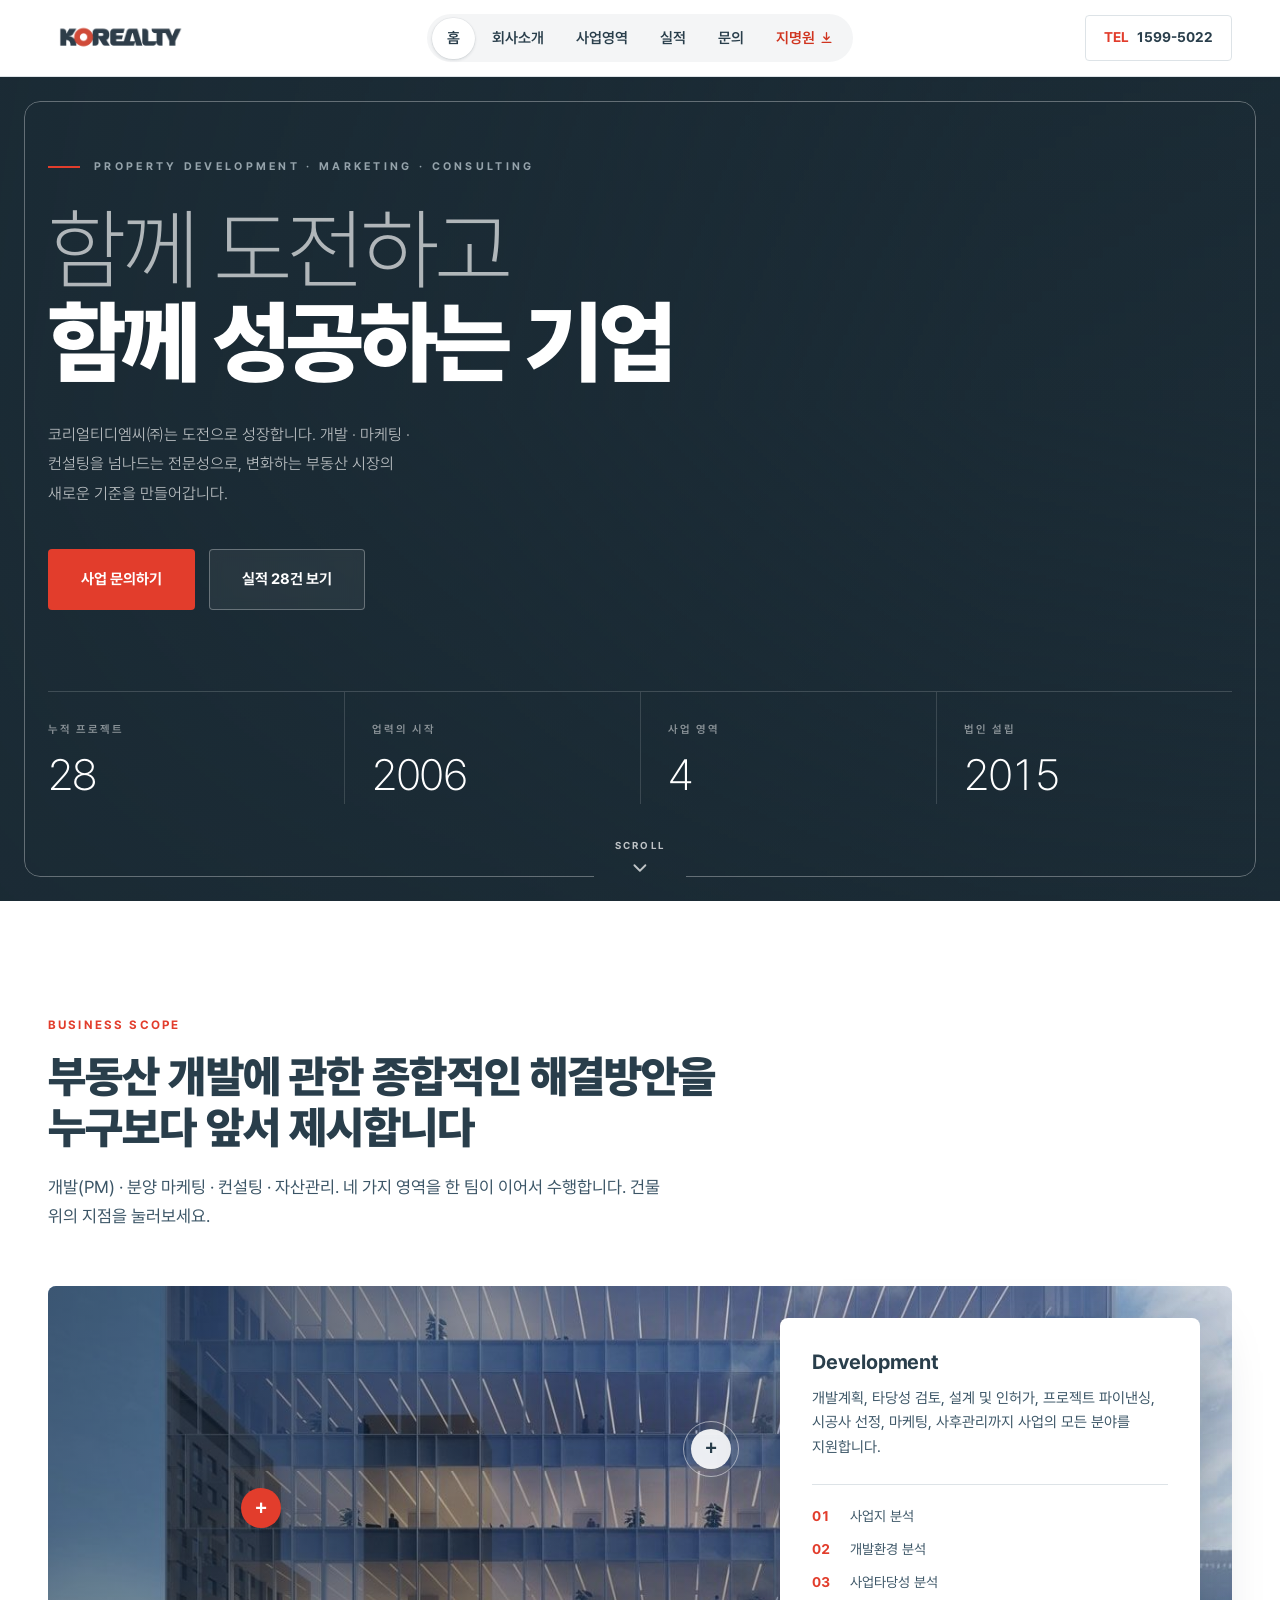
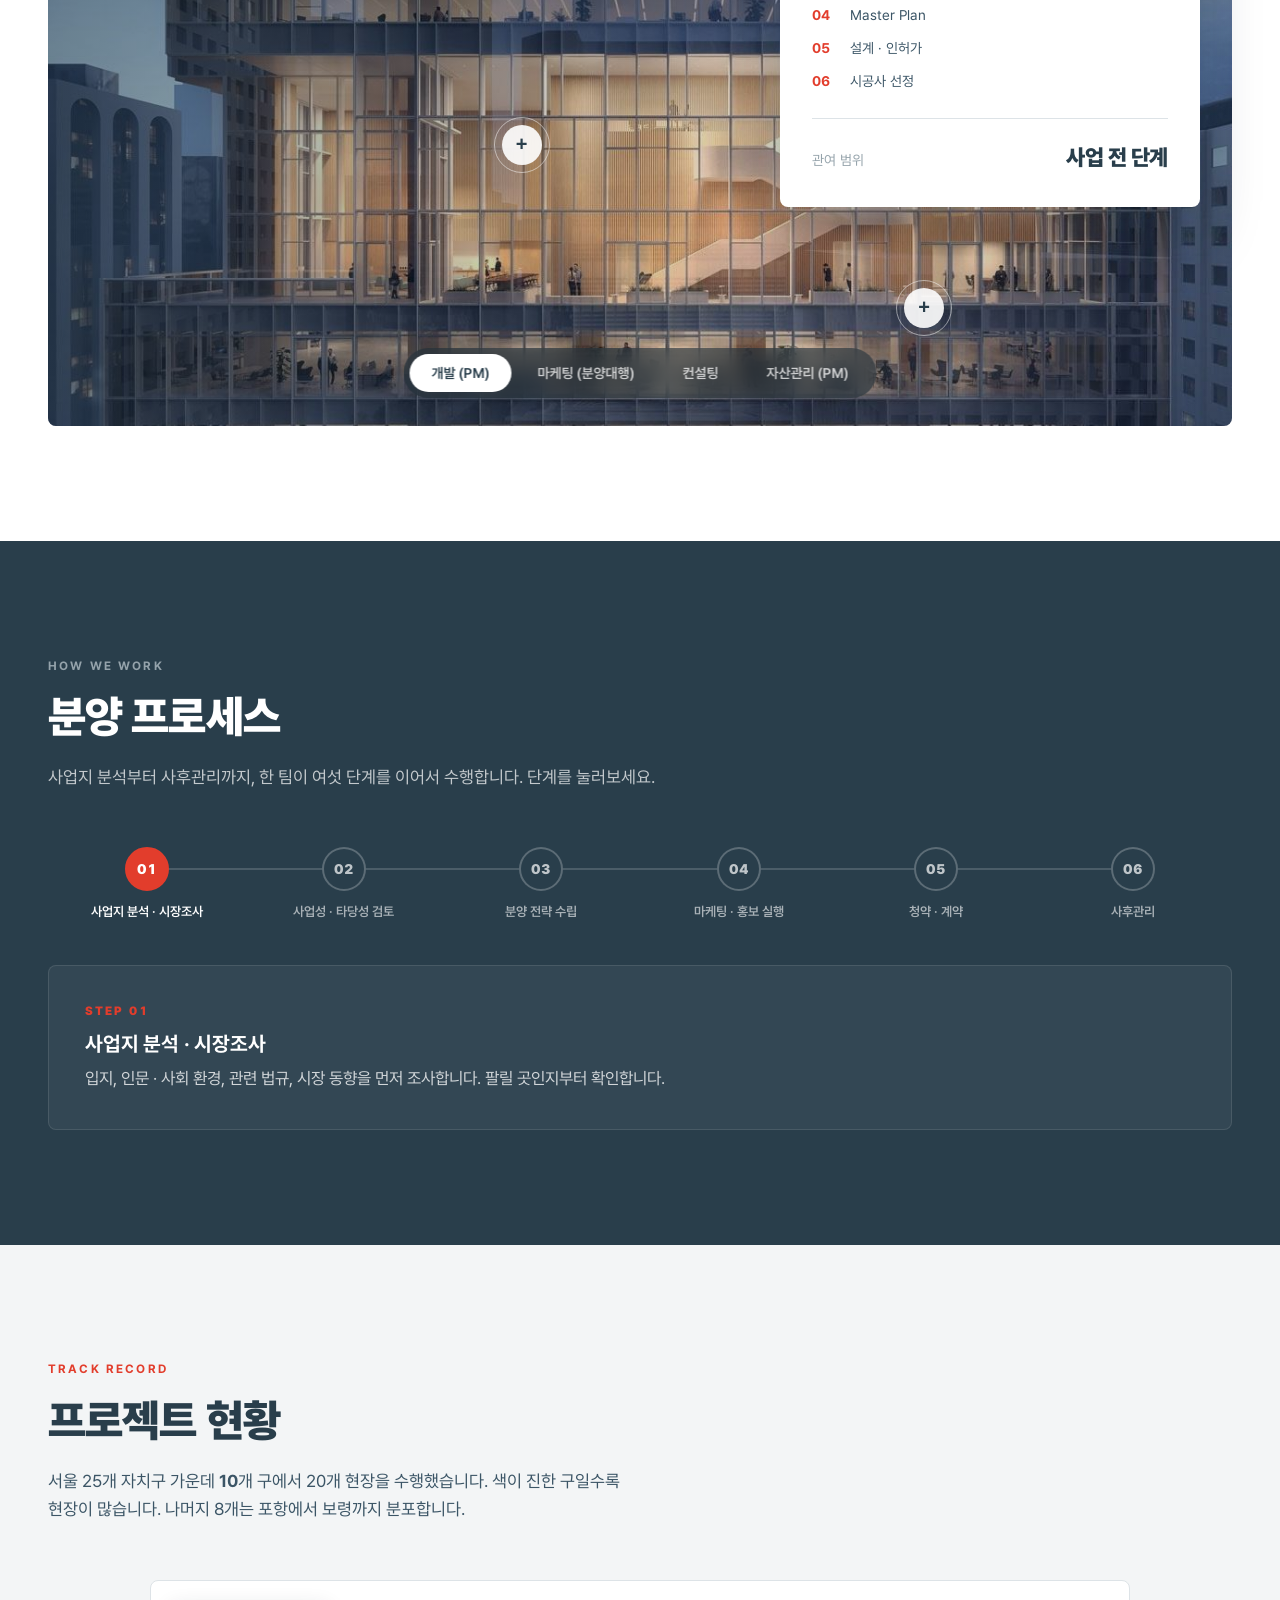
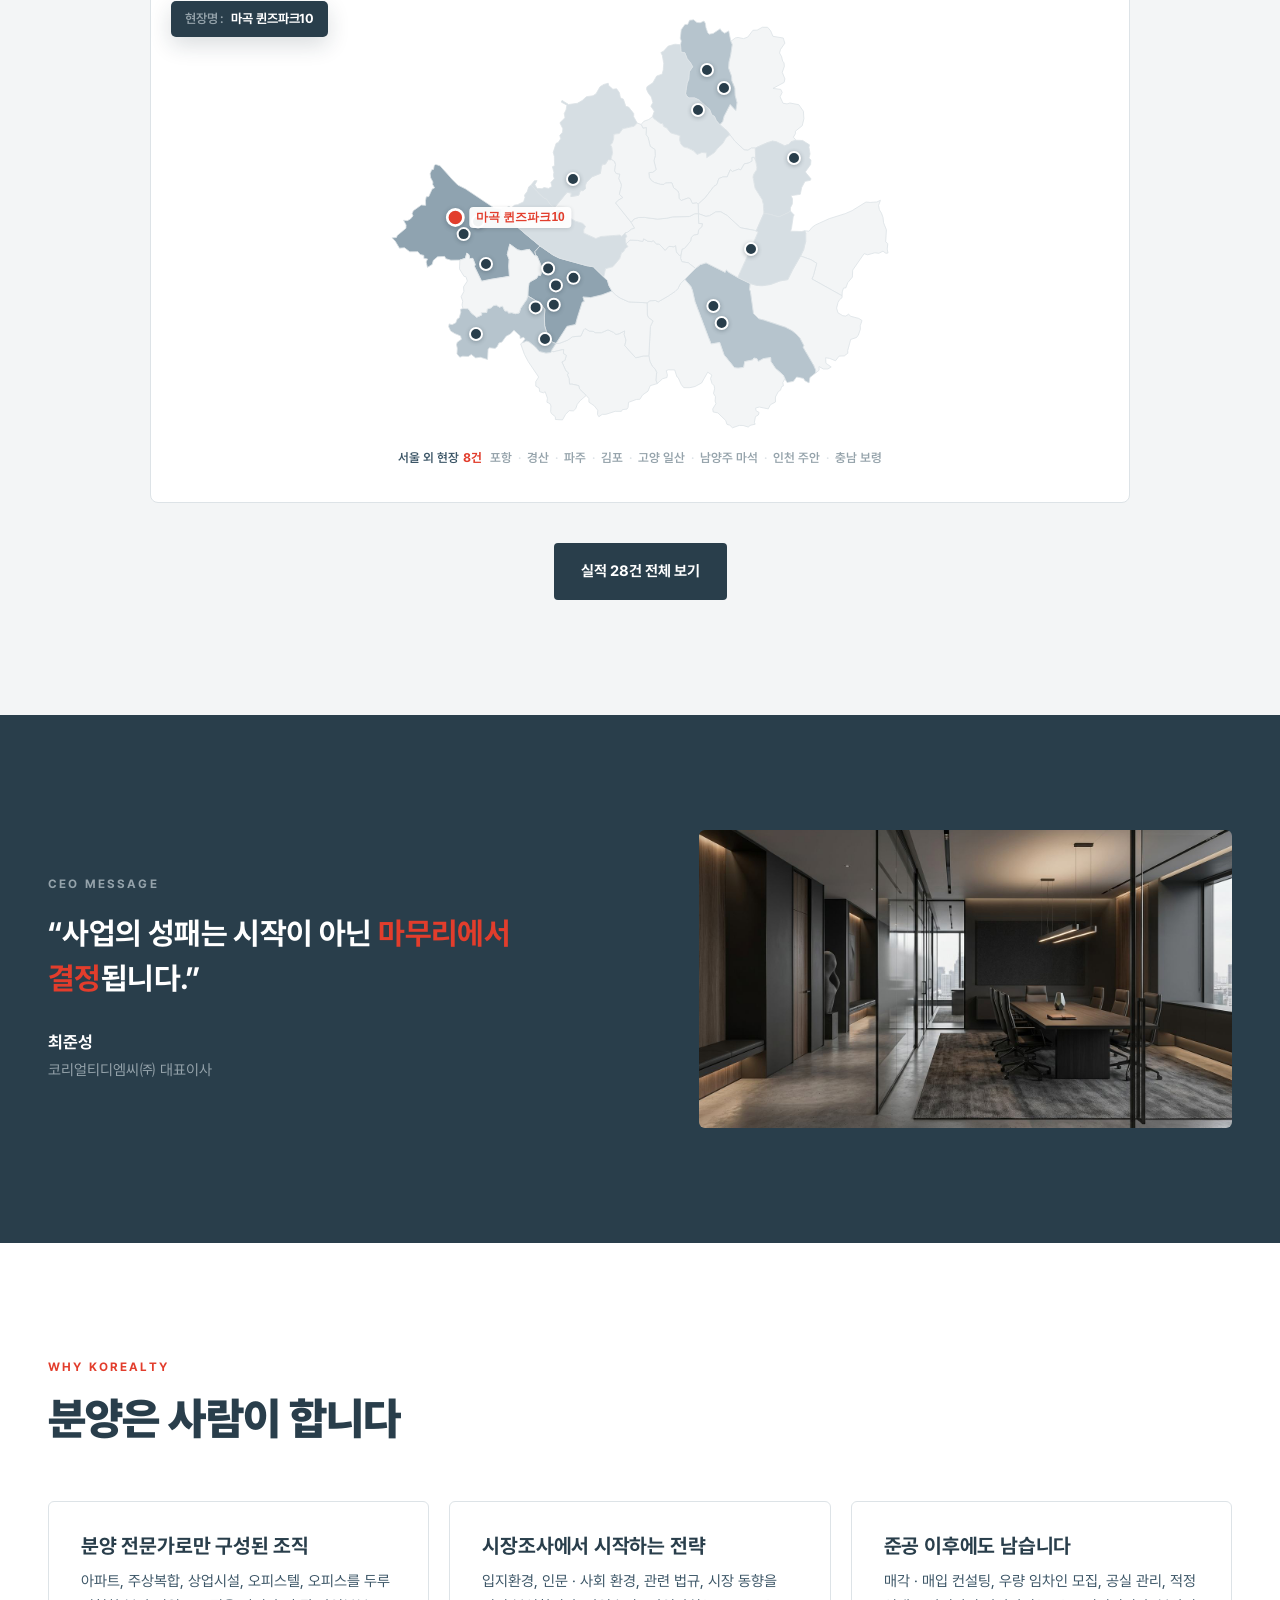
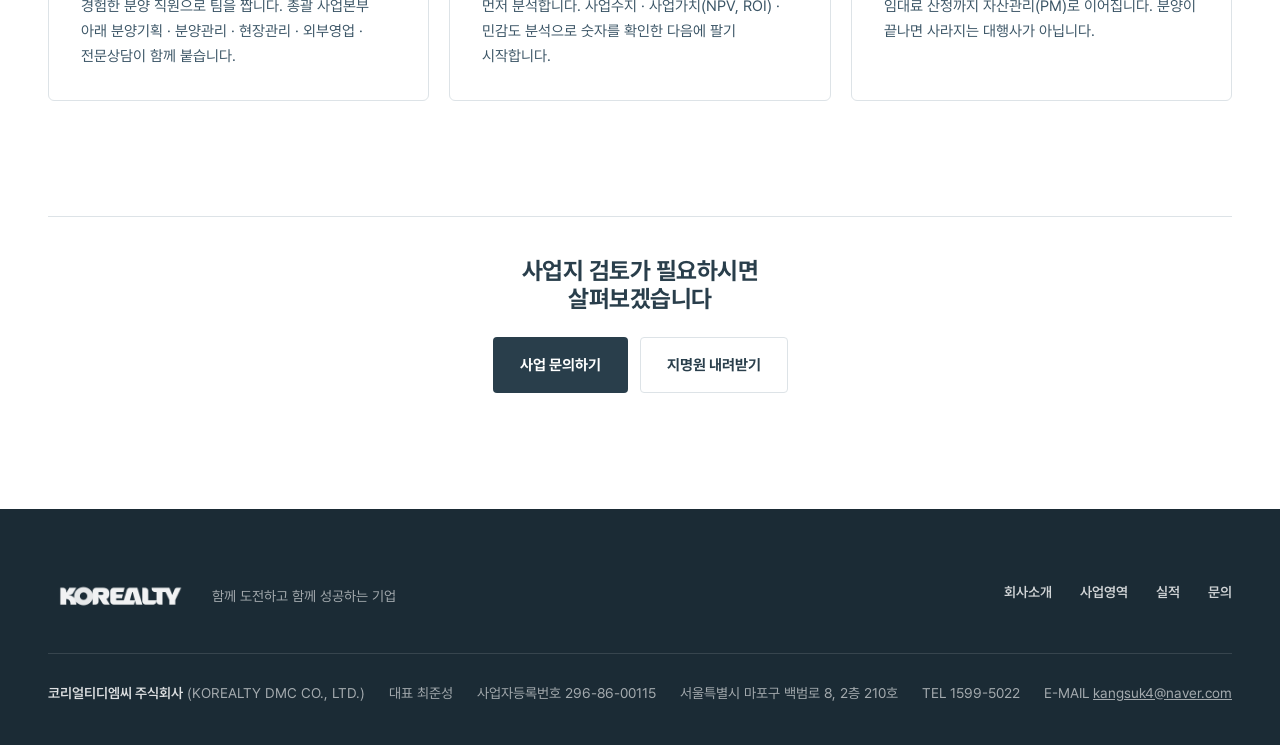
==== commit 506b0fde: "404 가 빌려 쓰던 히어로 클래스를 제 이름으로 바꾼다 404 에는 히어로가 없는데 버튼 묶음이 hero__cta 를 쓰고 있었다. 지금은 모양이 같아 문제가 없지만, 나중에 히" ====
--- a/index.html
+++ b/index.html
@@ -26,7 +26,7 @@
 
 <link rel="icon" type="image/png" sizes="32x32" href="assets/img/favicon-32.png?v=def091a5">
 <link rel="apple-touch-icon" href="assets/img/favicon-180.png?v=a17d6f32">
-<link rel="preload" as="font" type="font/woff2" href="assets/fonts/Pretendard-Bold.woff2?v=8df834df" crossorigin>
+<link rel="preload" as="font" type="font/woff2" href="assets/fonts/Pretendard-Bold.woff2?v=b0ee63ec" crossorigin>
 <script>
 document.documentElement.classList.add("js");
 /* 히어로 인트로: 방문할 때마다 재생한다. 페인트 전에 미리 정해야
--- a/css/style.css
+++ b/css/style.css
@@ -8,19 +8,23 @@
 
 /* 200·300 은 히어로의 굵기 대비(가는 첫 줄 ↔ 굵은 둘째 줄)에만 쓴다.
    본문에는 쓰지 않는다 — 작은 글씨에서 가늘면 대비가 떨어진다. */
-@font-face { font-family: "Pretendard"; src: url("../assets/fonts/Pretendard-ExtraLight.woff2?v=8df834df") format("woff2"); font-weight: 200; font-display: swap; }
-@font-face { font-family: "Pretendard"; src: url("../assets/fonts/Pretendard-Light.woff2?v=8df834df") format("woff2");      font-weight: 300; font-display: swap; }
-@font-face { font-family: "Pretendard"; src: url("../assets/fonts/Pretendard-Regular.woff2?v=8df834df") format("woff2");  font-weight: 400; font-display: swap; }
-@font-face { font-family: "Pretendard"; src: url("../assets/fonts/Pretendard-Medium.woff2?v=8df834df") format("woff2");   font-weight: 500; font-display: swap; }
-@font-face { font-family: "Pretendard"; src: url("../assets/fonts/Pretendard-SemiBold.woff2?v=8df834df") format("woff2"); font-weight: 600; font-display: swap; }
-@font-face { font-family: "Pretendard"; src: url("../assets/fonts/Pretendard-Bold.woff2?v=8df834df") format("woff2");     font-weight: 700; font-display: swap; }
-@font-face { font-family: "Pretendard"; src: url("../assets/fonts/Pretendard-Black.woff2?v=8df834df") format("woff2");    font-weight: 900; font-display: swap; }
+@font-face { font-family: "Pretendard"; src: url("../assets/fonts/Pretendard-ExtraLight.woff2?v=b0ee63ec") format("woff2"); font-weight: 200; font-display: swap; }
+@font-face { font-family: "Pretendard"; src: url("../assets/fonts/Pretendard-Light.woff2?v=b0ee63ec") format("woff2");      font-weight: 300; font-display: swap; }
+@font-face { font-family: "Pretendard"; src: url("../assets/fonts/Pretendard-Regular.woff2?v=b0ee63ec") format("woff2");  font-weight: 400; font-display: swap; }
+@font-face { font-family: "Pretendard"; src: url("../assets/fonts/Pretendard-Medium.woff2?v=b0ee63ec") format("woff2");   font-weight: 500; font-display: swap; }
+@font-face { font-family: "Pretendard"; src: url("../assets/fonts/Pretendard-SemiBold.woff2?v=b0ee63ec") format("woff2"); font-weight: 600; font-display: swap; }
+@font-face { font-family: "Pretendard"; src: url("../assets/fonts/Pretendard-Bold.woff2?v=b0ee63ec") format("woff2");     font-weight: 700; font-display: swap; }
+@font-face { font-family: "Pretendard"; src: url("../assets/fonts/Pretendard-Black.woff2?v=b0ee63ec") format("woff2");    font-weight: 900; font-display: swap; }
 
 :root {
   --navy:       #293E4B;
   --navy-deep:  #1B2B35;
   --navy-soft:  #3B5566;
   --red:        #E23D2C;
+  /* 글자용 빨강. CI 레드는 흰 배경에서 4.25:1 이라 15px 글자 기준(4.5)에
+     못 미친다. 눈으로는 거의 같고 5.01:1 로 기준을 넘는 값을 따로 둔다.
+     선 · 아이콘 같은 그래픽에는 CI 레드를 그대로 쓴다. */
+  --red-ink:    #D0341F;
   --gray:       #95A3AB;
   --gray-line:  #DDE3E7;
   --paper:      #F3F5F6;
@@ -159,6 +163,7 @@
 /* 아주 옅은 통 위에 현재 페이지만 흰 알약으로 떠오른다.
    색으로 강하게 칠하지 않고 빛과 그림자로만 구분해 헤더를 가볍게 둔다. */
 .nav {
+  position: relative;   /* 아래 알약이 이 안에서 자리를 잡는다 */
   display: flex;
   align-items: center;
   justify-self: center;
@@ -167,6 +172,28 @@
   background: rgba(41, 62, 75, .05);
   border-radius: 999px;
 }
+
+/* 흰 알약 하나가 커서를 따라 옮겨 다닌다. 항목마다 배경을 따로 켜면
+   현재 페이지의 알약은 그 자리에 멈춰 있고 호버는 다른 알약이 겹쳐 떠서,
+   "무엇이 지금 위치인가"가 흐려진다. 알약은 하나만 두고 움직인다.
+   마우스가 메뉴를 떠나면 현재 페이지 자리로 돌아간다(js/main.js). */
+.nav__pill {
+  position: absolute;
+  left: 0; top: 0;
+  z-index: 0;
+  border-radius: 999px;
+  background: var(--white);
+  box-shadow: 0 1px 3px rgba(27, 43, 53, .16), 0 0 0 .5px rgba(27, 43, 53, .06);
+  opacity: 0;
+  pointer-events: none;
+  transition: transform .26s var(--ease), width .26s var(--ease),
+              height .26s var(--ease), opacity .2s var(--ease);
+}
+.nav a { position: relative; z-index: 1; }   /* 글자가 알약 위로 오게 */
+
+@media (prefers-reduced-motion: reduce) {
+  .nav__pill { transition: none; }
+}
 .nav a {
   padding: 8px 15px;
   border-radius: 999px;
@@ -175,14 +202,27 @@
   color: var(--navy);
   transition: background .2s var(--ease), box-shadow .2s var(--ease);
 }
-.nav a:hover { background: rgba(255, 255, 255, .55); }
+/* 마우스를 올리면 글자만 빨강으로 바뀐다. 배경 알약은 지금 그대로 둔다.
+   hover:hover 로 감싸는 이유 — 터치 기기에서는 탭한 뒤 :hover 가 그대로
+   눌어붙어, 손을 뗀 뒤에도 한 항목만 계속 빨갛게 남는다. */
+@media (hover: hover) {
+  .nav a:hover { color: var(--red-ink); }
+}
 .nav a[aria-current="page"] {
   background: var(--white);
   box-shadow: 0 1px 3px rgba(27, 43, 53, .16), 0 0 0 .5px rgba(27, 43, 53, .06);
 }
+/* 배경은 이제 움직이는 알약이 맡는다. 세로로 펼치는 좁은 화면(900px 이하)의
+   메뉴는 알약을 쓰지 않으므로 위 규칙이 그대로 살아 있어야 한다.
+   ⚠ 이 묶음은 반드시 위 기본 규칙보다 뒤에 와야 한다. 특정도가 같아서,
+   앞에 두면 뒤따르는 기본값(흰 배경)에 그대로 덮인다. */
+@media (min-width: 901px) {
+  .nav a:hover { background: transparent; }
+  .nav a[aria-current="page"] { background: transparent; box-shadow: none; }
+}
 
 /* 지명원 PDF. 페이지 이동이 아니라 문서를 여는 링크라 색으로 구분한다. */
-.nav a.nav__doc { color: var(--red); }
+.nav a.nav__doc { color: var(--red-ink); }
 .nav a.nav__doc svg { width: 13px; height: 13px; margin-left: 5px; vertical-align: -1px; }
 
 .head__call {
@@ -468,7 +508,9 @@
   color: rgba(255,255,255,.72);
 }
 .hero .hero__cta { margin-top: clamp(28px, 4.5vh, 48px); gap: 14px; }
-.hero__cta { display: flex; flex-wrap: wrap; gap: 12px; margin-top: 36px; }
+/* 버튼을 나란히 놓는 자리. 히어로와 404 가 같은 모양을 쓴다 — 404 에는
+   히어로가 없으므로 히어로용 이름을 빌려 쓰지 않는다. */
+.hero__cta, .btn-row { display: flex; flex-wrap: wrap; gap: 12px; margin-top: 36px; }
 
 /* 히어로의 버튼만 조금 더 크고 여유 있게. 배경이 영상이라 유령 버튼은
    테두리만으로는 약해서, 아주 옅은 유리판을 깔아 형태를 잡아준다. */
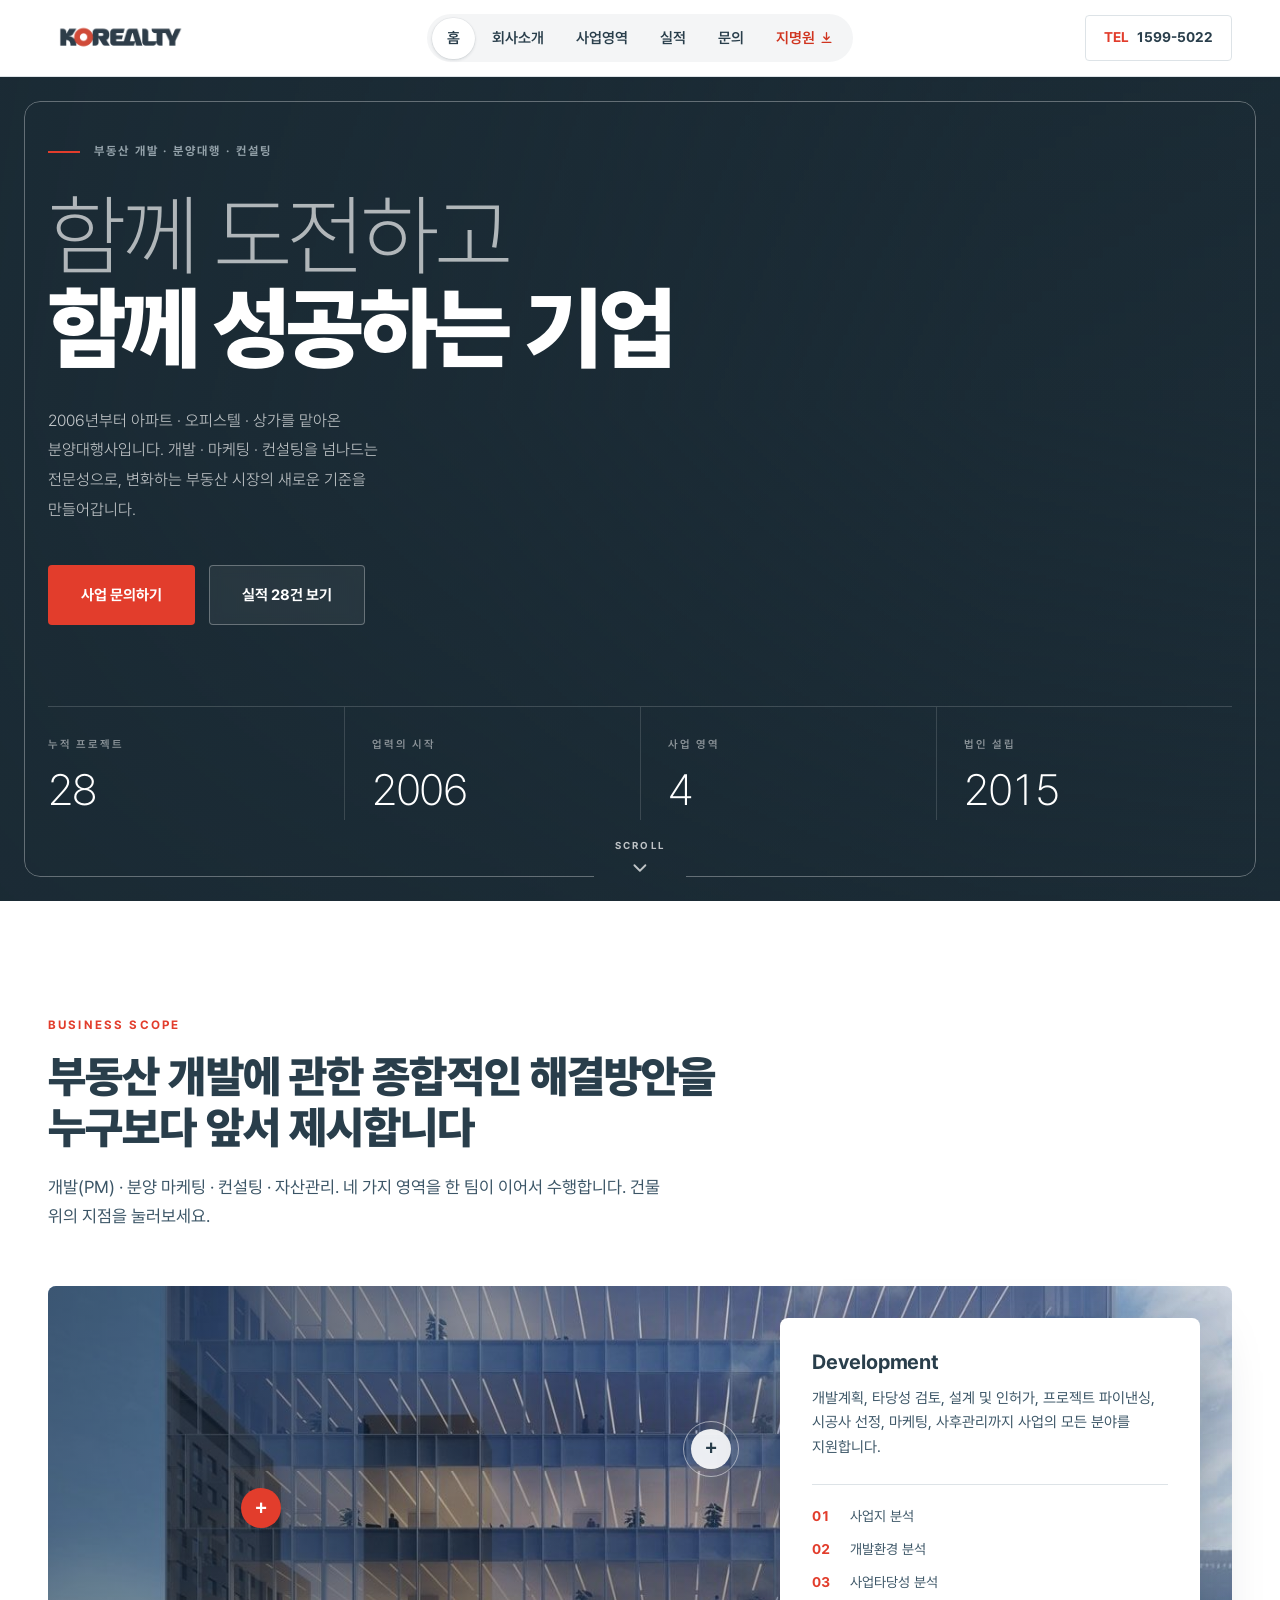
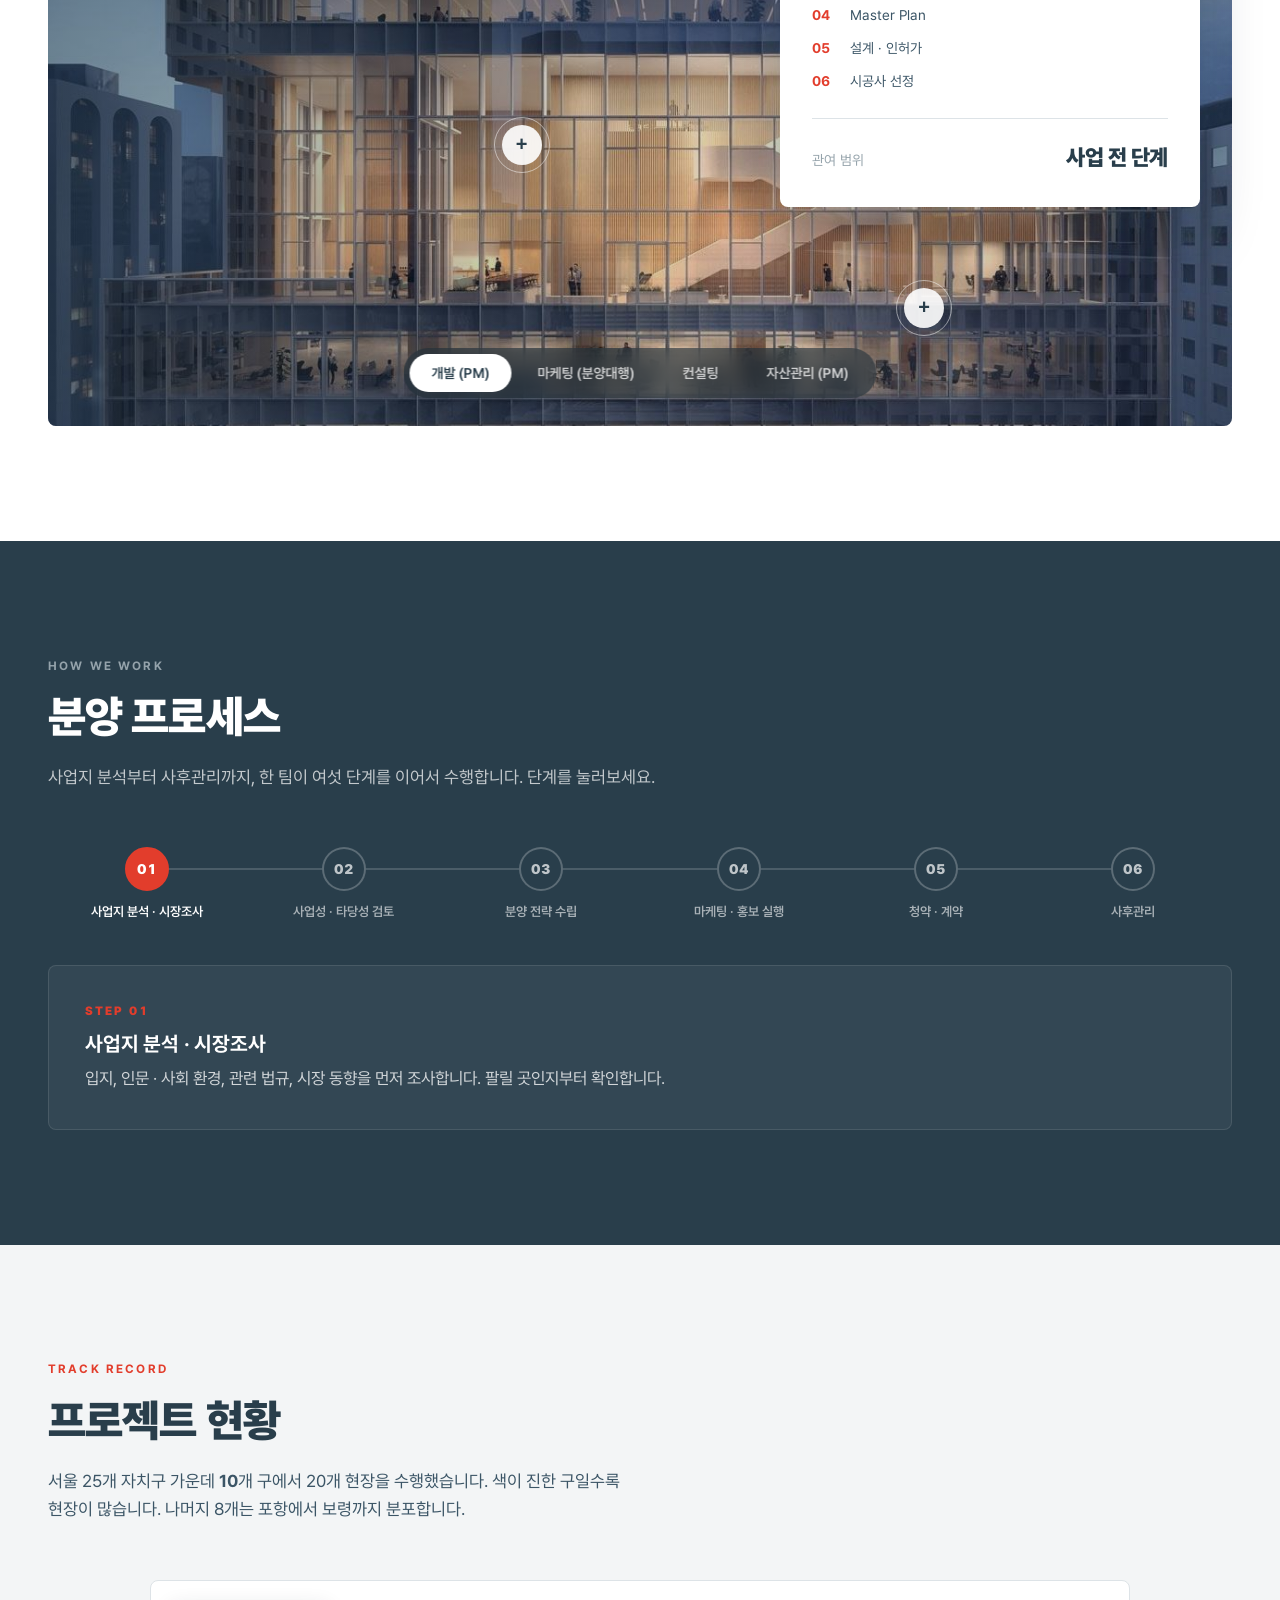
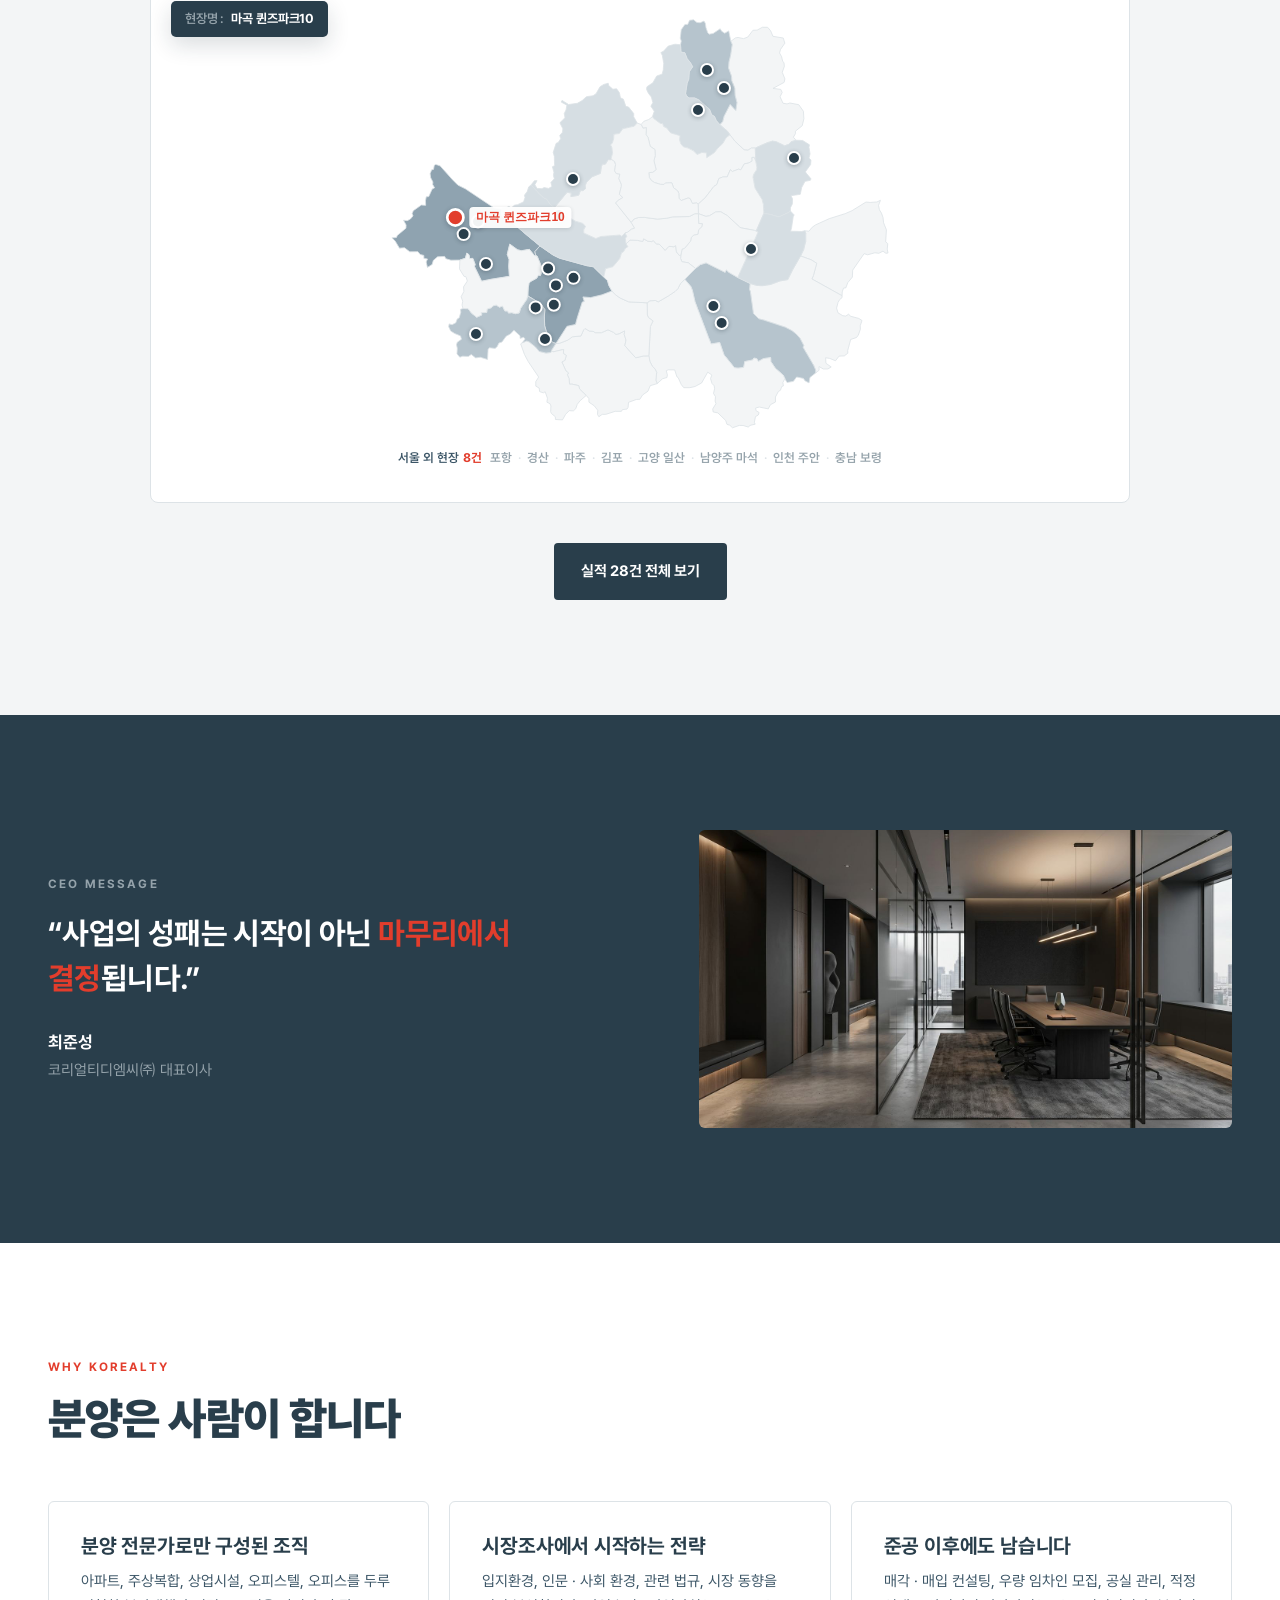
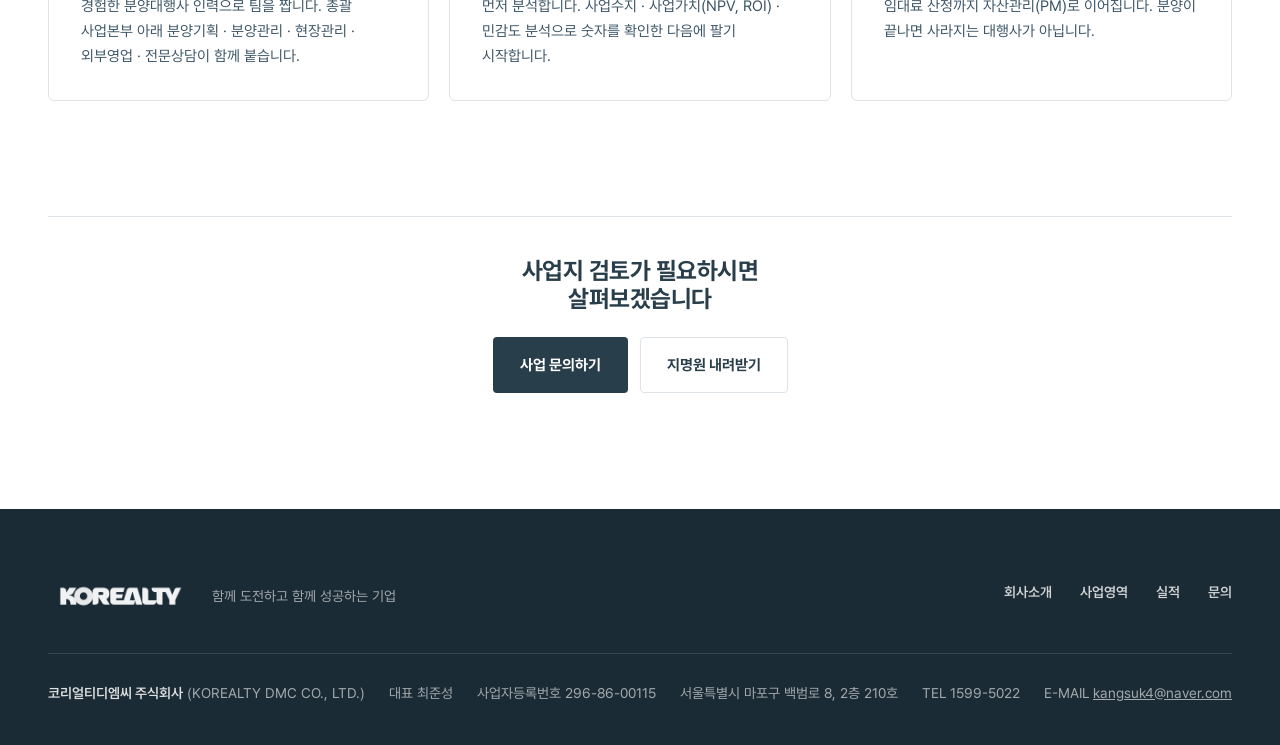
==== commit 5568ecab: "검색어가 본문에 닿게 하고 캐시를 손본다 SEO 진단에서 두 가지가 나왔다.  '분양대행사' 가 본문에 0회였다. title 은 그렇게 말하는데 본문이 뒷받침하지 않았고, 특히 홈" ====
--- a/index.html
+++ b/index.html
@@ -108,9 +108,9 @@
       <div class="hero__intro-pct" data-intro-pct><span data-intro-pct-num>0</span>%</div>
     </div>
     <div class="shell hero__in" data-hero-content>
-      <p class="eyebrow">Property Development ·<br class="br-narrow"> Marketing · Consulting</p>
+      <p class="eyebrow">부동산 개발 · 분양대행 · 컨설팅</p>
       <h1 class="h-display"><em>함께 도전하고</em><br>함께 성공하는 기업</h1>
-      <p class="lede">코리얼티디엠씨㈜는 도전으로 성장합니다. 개발 · 마케팅 · 컨설팅을 넘나드는 전문성으로, 변화하는 부동산 시장의 새로운 기준을 만들어갑니다.</p>
+      <p class="lede">2006년부터 아파트 · 오피스텔 · 상가를 맡아온 분양대행사입니다. 개발 · 마케팅 · 컨설팅을 넘나드는 전문성으로, 변화하는 부동산 시장의 새로운 기준을 만들어갑니다.</p>
       <div class="hero__cta">
         <a class="btn btn--primary" href="contact">사업 문의하기</a>
         <a class="btn btn--ghost" href="portfolio">실적 28건 보기</a>
@@ -219,7 +219,7 @@
       <div class="grid grid--3">
         <article class="card rise">
           <h3 class="h-card">분양 전문가로만 구성된 조직</h3>
-          <p>아파트, 주상복합, 상업시설, 오피스텔, 오피스를 두루 경험한 분양 직원으로 팀을 짭니다. 총괄 사업본부 아래 분양기획 · 분양관리 · 현장관리 · 외부영업 · 전문상담이 함께 붙습니다.</p>
+          <p>아파트, 주상복합, 상업시설, 오피스텔, 오피스를 두루 경험한 분양대행사 인력으로 팀을 짭니다. 총괄 사업본부 아래 분양기획 · 분양관리 · 현장관리 · 외부영업 · 전문상담이 함께 붙습니다.</p>
         </article>
         <article class="card rise">
           <h3 class="h-card">시장조사에서 시작하는 전략</h3>
--- a/css/style.css
+++ b/css/style.css
@@ -469,9 +469,12 @@
    화면 전체에서 색은 남색 계열 + 이 빨강 하나로 끝난다. */
 /* flex 로 붙이면 안쪽의 <br class="br-narrow">(좁은 화면 줄바꿈)가 죽는다.
    인라인 블록으로 두어야 줄바꿈도 가운데 정렬도 그대로 산다. */
+/* 히어로 eyebrow 는 이 사이트에서 유일하게 한글이다(회사가 무엇을 하는지
+   첫 줄에서 말해야 해서). 대문자 영문에 맞춰 잡은 .3em 자간을 한글에 그대로
+   쓰면 글자가 흩어져 읽기 어렵다. 자간을 줄이고 크기를 조금 키운다. */
 .hero .eyebrow {
-  font-size: 11px;
-  letter-spacing: .3em;
+  font-size: 12px;
+  letter-spacing: .16em;
   margin-bottom: clamp(18px, 3vh, 32px);
 }
 .hero .eyebrow::before {
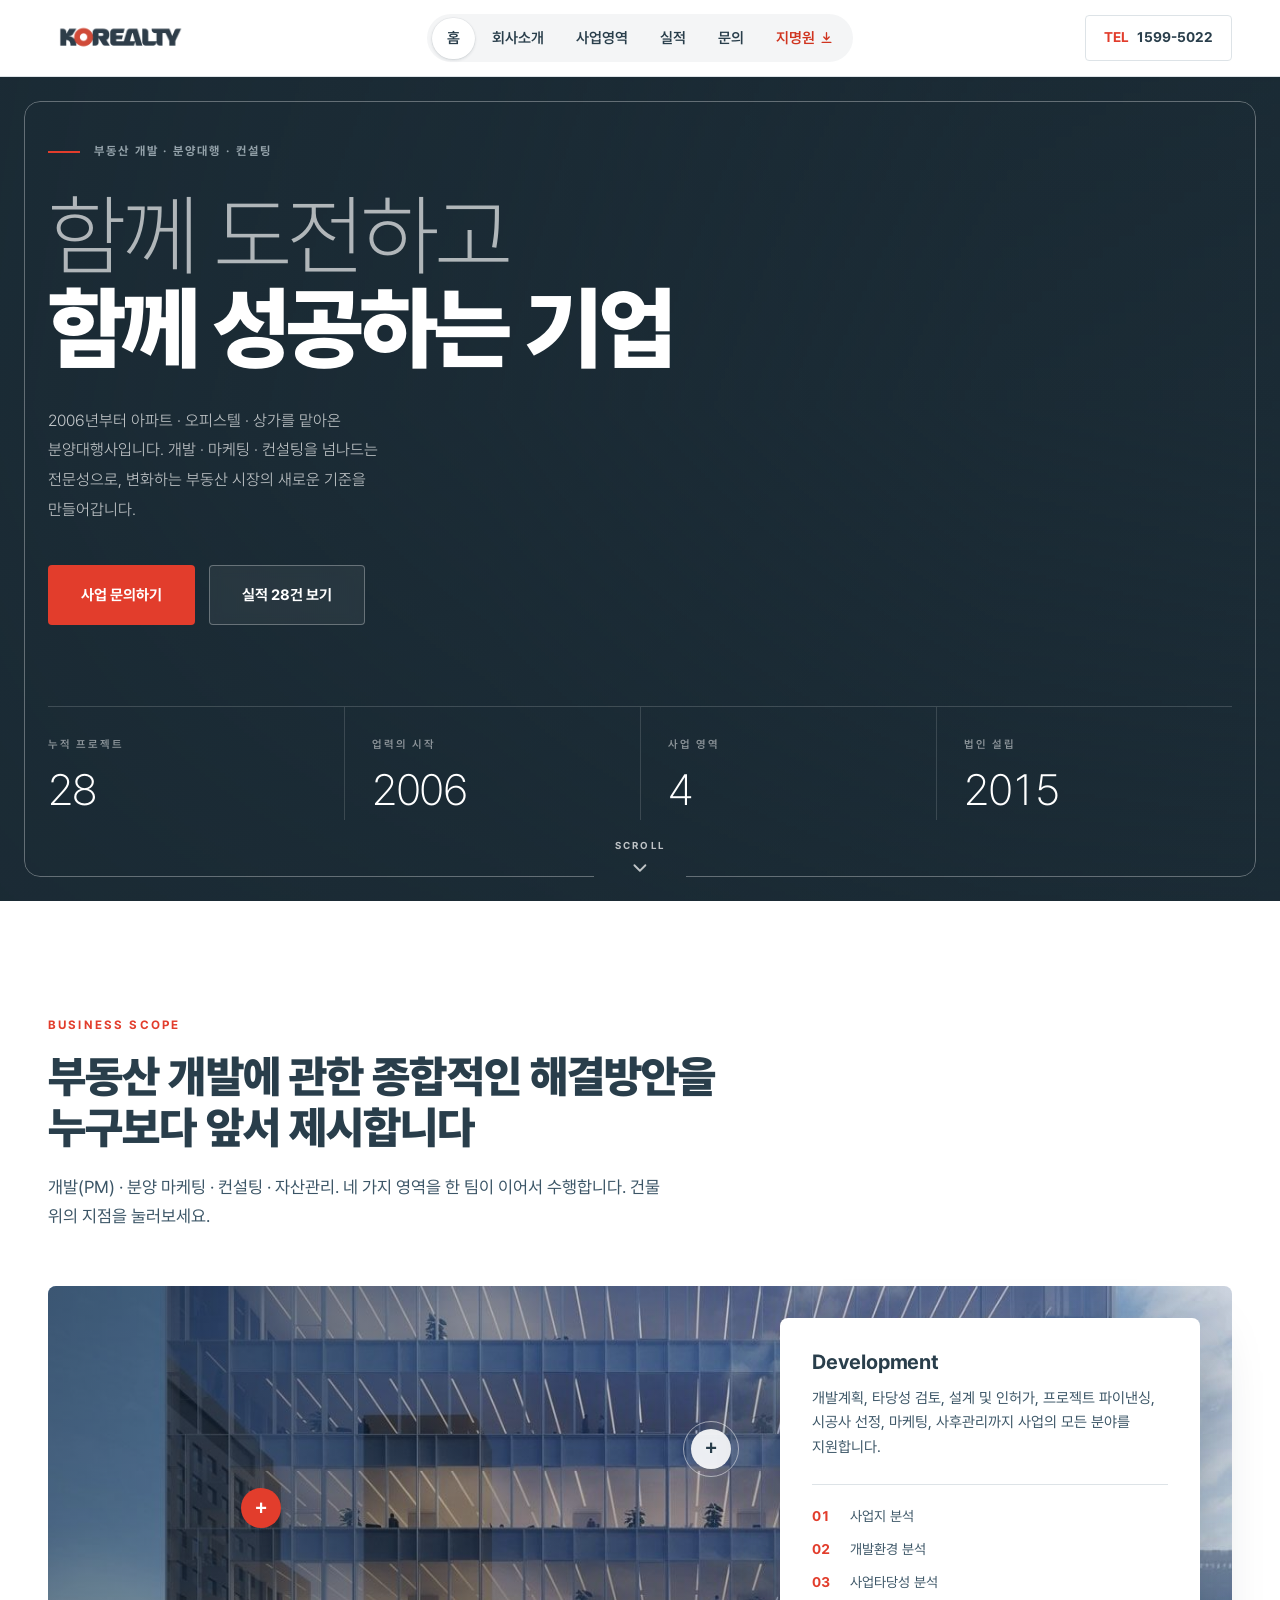
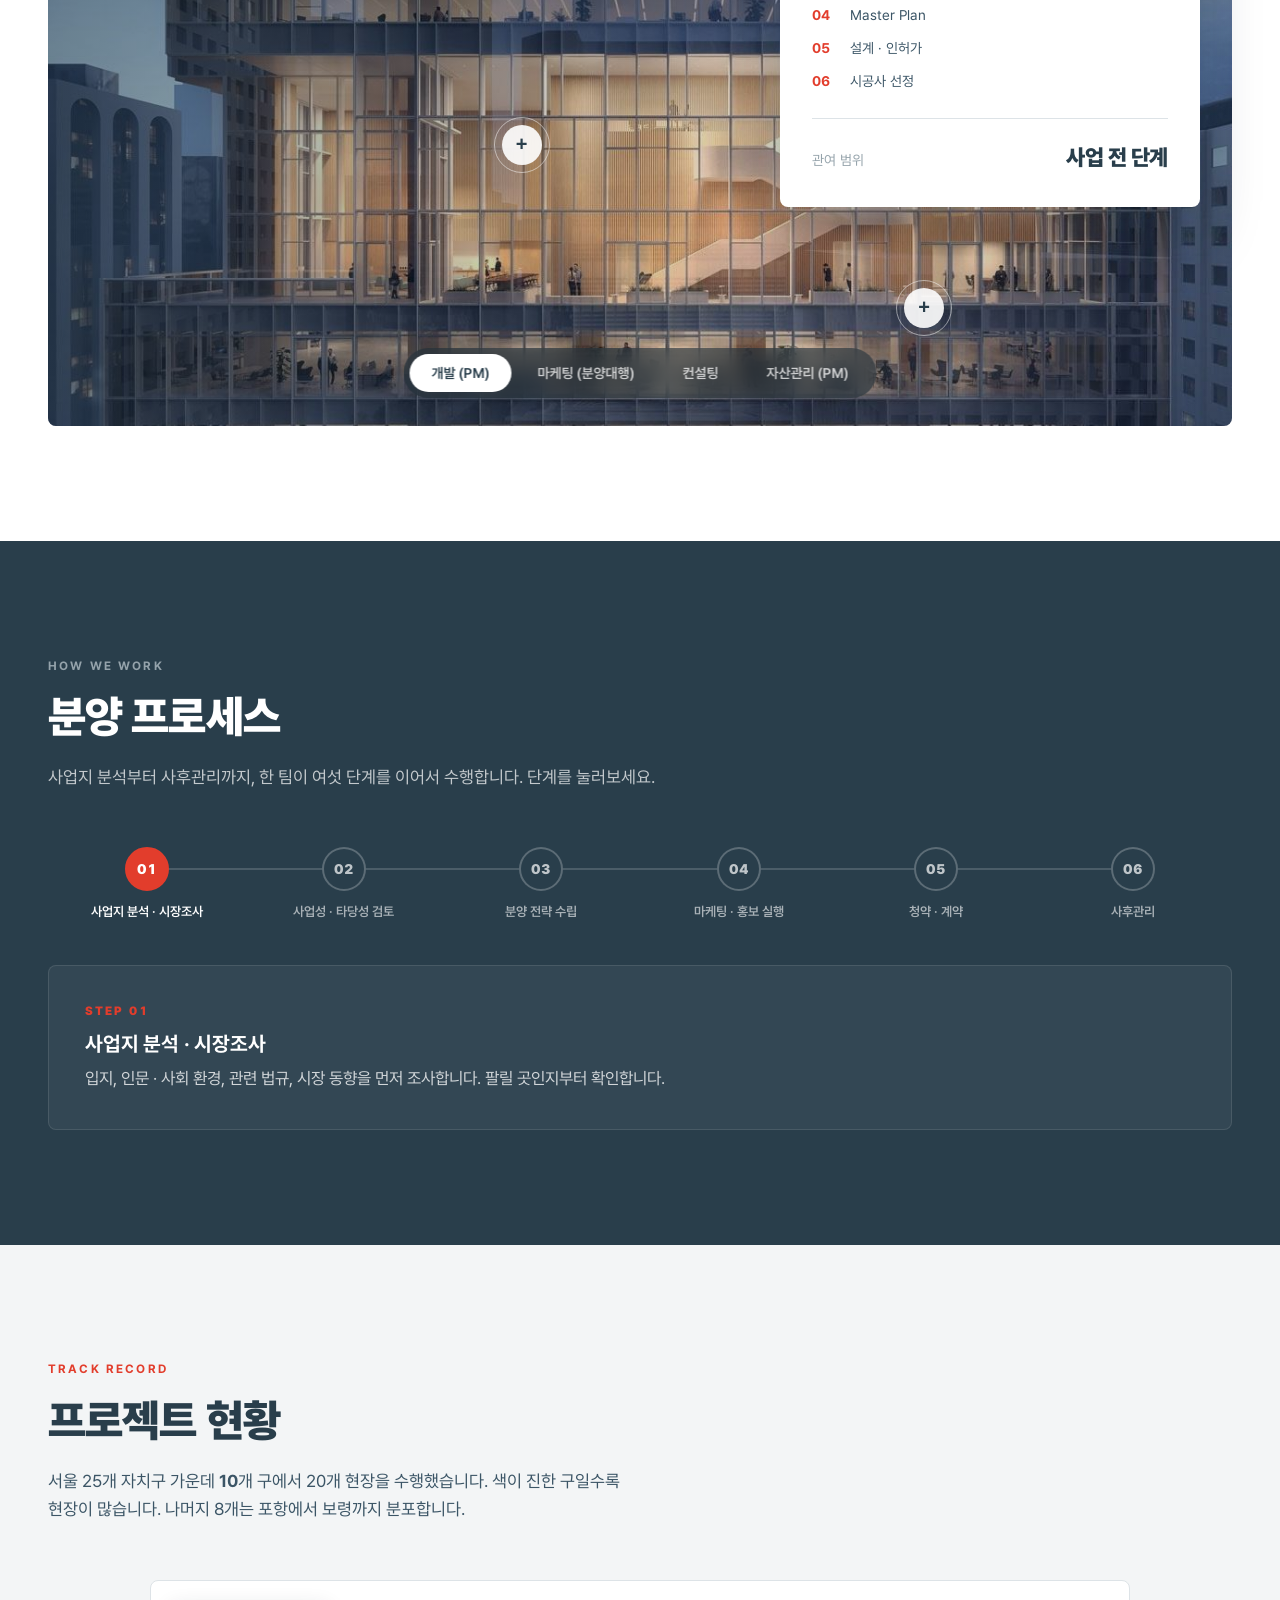
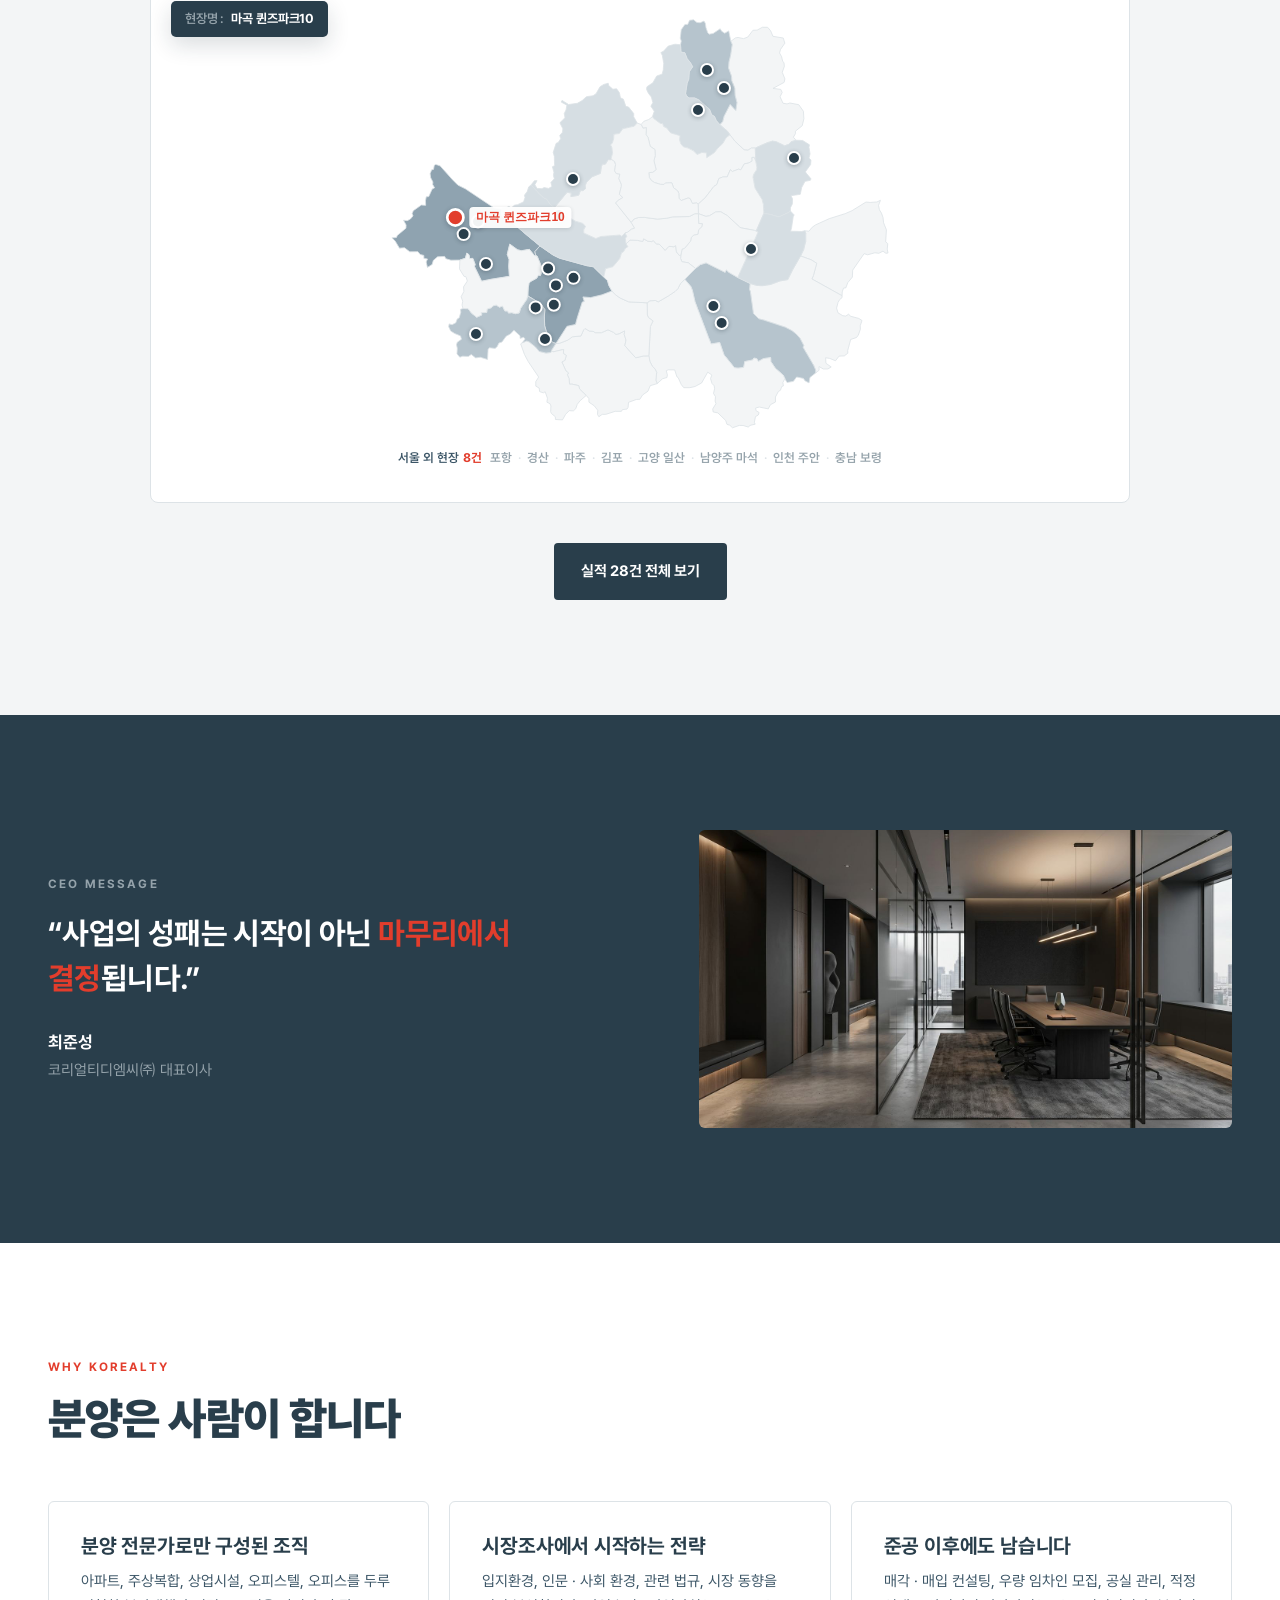
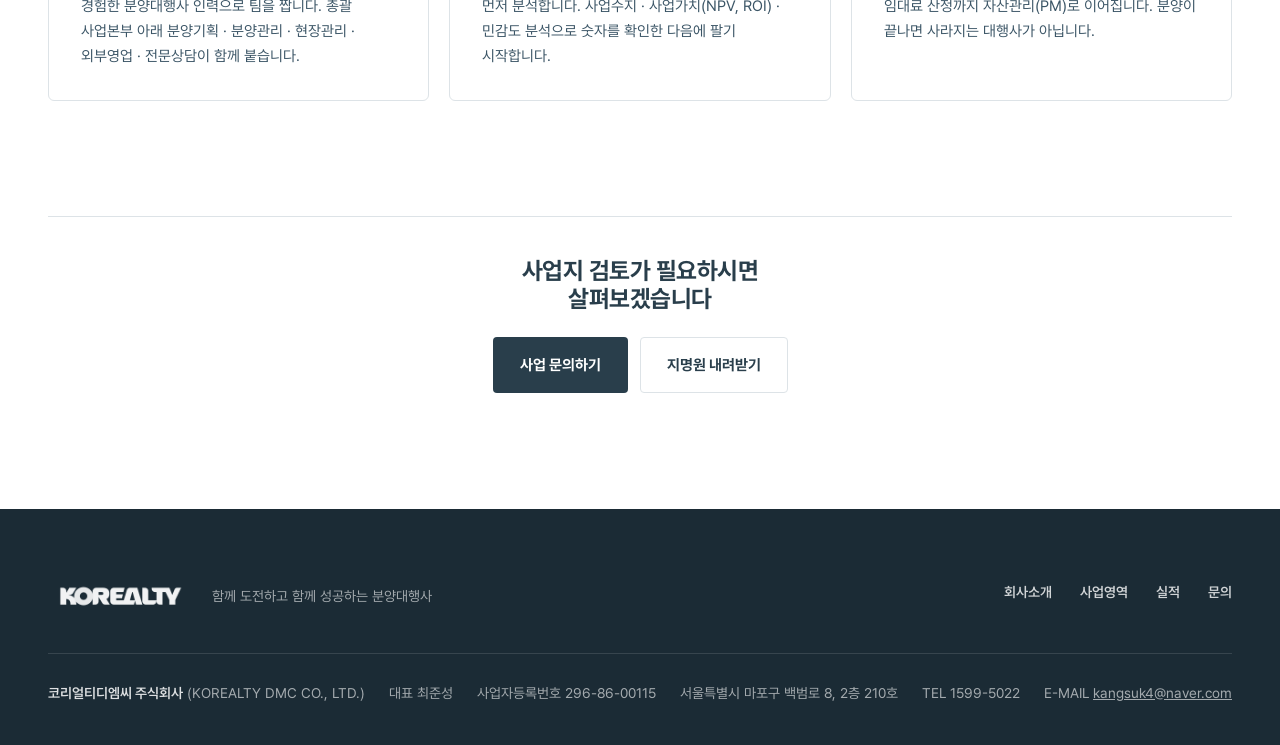
==== commit eaeab34d: "푸터 태그라인을 '분양대행사'로 바꾼다 푸터는 여섯 페이지 전부에 나오므로, 본문에 '분양대행'이 한 번도 없던 문의 페이지도 최소 한 번은 갖게 된다(0 → 1회).  히어로 h" ====
--- a/index.html
+++ b/index.html
@@ -26,7 +26,7 @@
 
 <link rel="icon" type="image/png" sizes="32x32" href="assets/img/favicon-32.png?v=def091a5">
 <link rel="apple-touch-icon" href="assets/img/favicon-180.png?v=a17d6f32">
-<link rel="preload" as="font" type="font/woff2" href="assets/fonts/Pretendard-Bold.woff2?v=b0ee63ec" crossorigin>
+<link rel="preload" as="font" type="font/woff2" href="assets/fonts/Pretendard-Bold.woff2?v=1fcec2d1" crossorigin>
 <script>
 document.documentElement.classList.add("js");
 /* 히어로 인트로: 방문할 때마다 재생한다. 페인트 전에 미리 정해야
@@ -253,7 +253,7 @@
     <div class="foot__top">
       <div class="foot__logo">
         <img src="assets/img/logo-white.png" alt="KOREALTY" width="640" height="140" loading="lazy" decoding="async">
-        <div>함께 도전하고 함께 성공하는 기업</div>
+        <div>함께 도전하고 함께 성공하는 분양대행사</div>
       </div>
       <nav class="foot__links">
         <a href="about">회사소개</a>
--- a/css/style.css
+++ b/css/style.css
@@ -8,13 +8,13 @@
 
 /* 200·300 은 히어로의 굵기 대비(가는 첫 줄 ↔ 굵은 둘째 줄)에만 쓴다.
    본문에는 쓰지 않는다 — 작은 글씨에서 가늘면 대비가 떨어진다. */
-@font-face { font-family: "Pretendard"; src: url("../assets/fonts/Pretendard-ExtraLight.woff2?v=b0ee63ec") format("woff2"); font-weight: 200; font-display: swap; }
-@font-face { font-family: "Pretendard"; src: url("../assets/fonts/Pretendard-Light.woff2?v=b0ee63ec") format("woff2");      font-weight: 300; font-display: swap; }
-@font-face { font-family: "Pretendard"; src: url("../assets/fonts/Pretendard-Regular.woff2?v=b0ee63ec") format("woff2");  font-weight: 400; font-display: swap; }
-@font-face { font-family: "Pretendard"; src: url("../assets/fonts/Pretendard-Medium.woff2?v=b0ee63ec") format("woff2");   font-weight: 500; font-display: swap; }
-@font-face { font-family: "Pretendard"; src: url("../assets/fonts/Pretendard-SemiBold.woff2?v=b0ee63ec") format("woff2"); font-weight: 600; font-display: swap; }
-@font-face { font-family: "Pretendard"; src: url("../assets/fonts/Pretendard-Bold.woff2?v=b0ee63ec") format("woff2");     font-weight: 700; font-display: swap; }
-@font-face { font-family: "Pretendard"; src: url("../assets/fonts/Pretendard-Black.woff2?v=b0ee63ec") format("woff2");    font-weight: 900; font-display: swap; }
+@font-face { font-family: "Pretendard"; src: url("../assets/fonts/Pretendard-ExtraLight.woff2?v=1fcec2d1") format("woff2"); font-weight: 200; font-display: swap; }
+@font-face { font-family: "Pretendard"; src: url("../assets/fonts/Pretendard-Light.woff2?v=1fcec2d1") format("woff2");      font-weight: 300; font-display: swap; }
+@font-face { font-family: "Pretendard"; src: url("../assets/fonts/Pretendard-Regular.woff2?v=1fcec2d1") format("woff2");  font-weight: 400; font-display: swap; }
+@font-face { font-family: "Pretendard"; src: url("../assets/fonts/Pretendard-Medium.woff2?v=1fcec2d1") format("woff2");   font-weight: 500; font-display: swap; }
+@font-face { font-family: "Pretendard"; src: url("../assets/fonts/Pretendard-SemiBold.woff2?v=1fcec2d1") format("woff2"); font-weight: 600; font-display: swap; }
+@font-face { font-family: "Pretendard"; src: url("../assets/fonts/Pretendard-Bold.woff2?v=1fcec2d1") format("woff2");     font-weight: 700; font-display: swap; }
+@font-face { font-family: "Pretendard"; src: url("../assets/fonts/Pretendard-Black.woff2?v=1fcec2d1") format("woff2");    font-weight: 900; font-display: swap; }
 
 :root {
   --navy:       #293E4B;
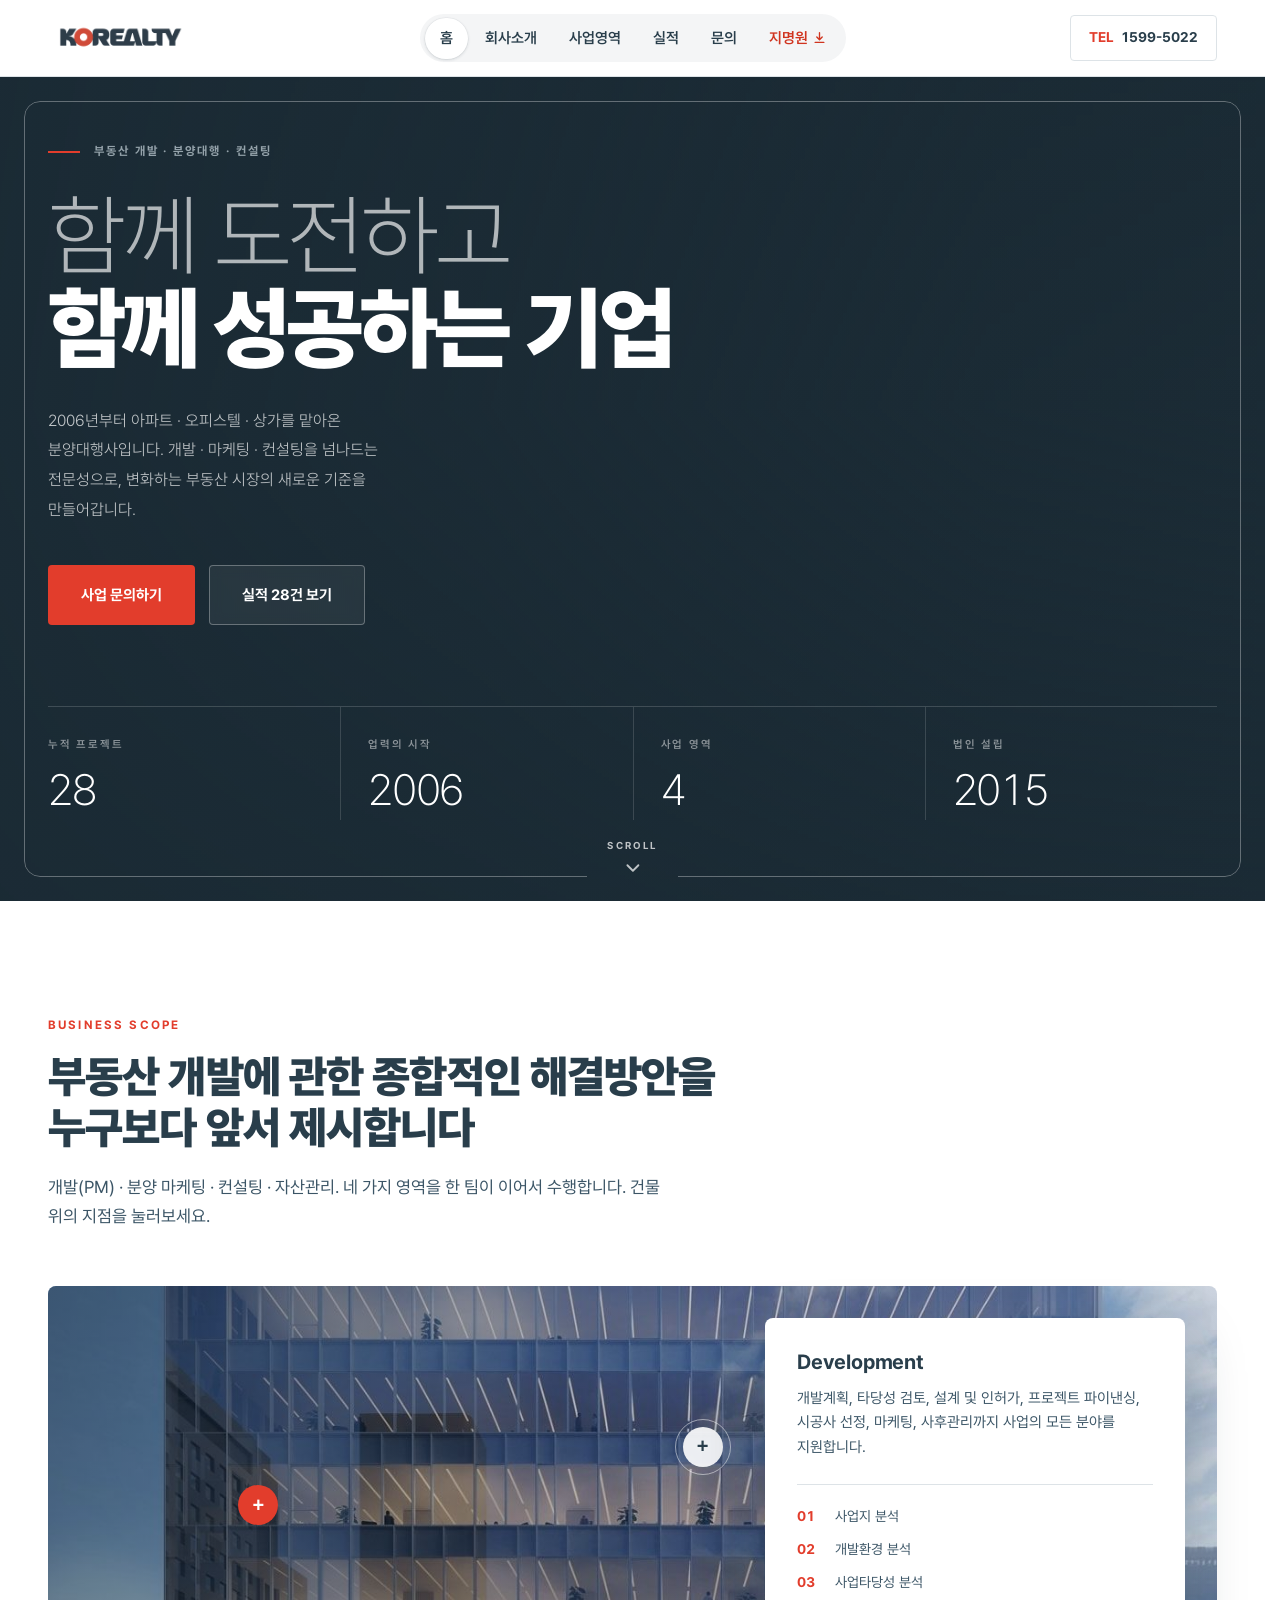
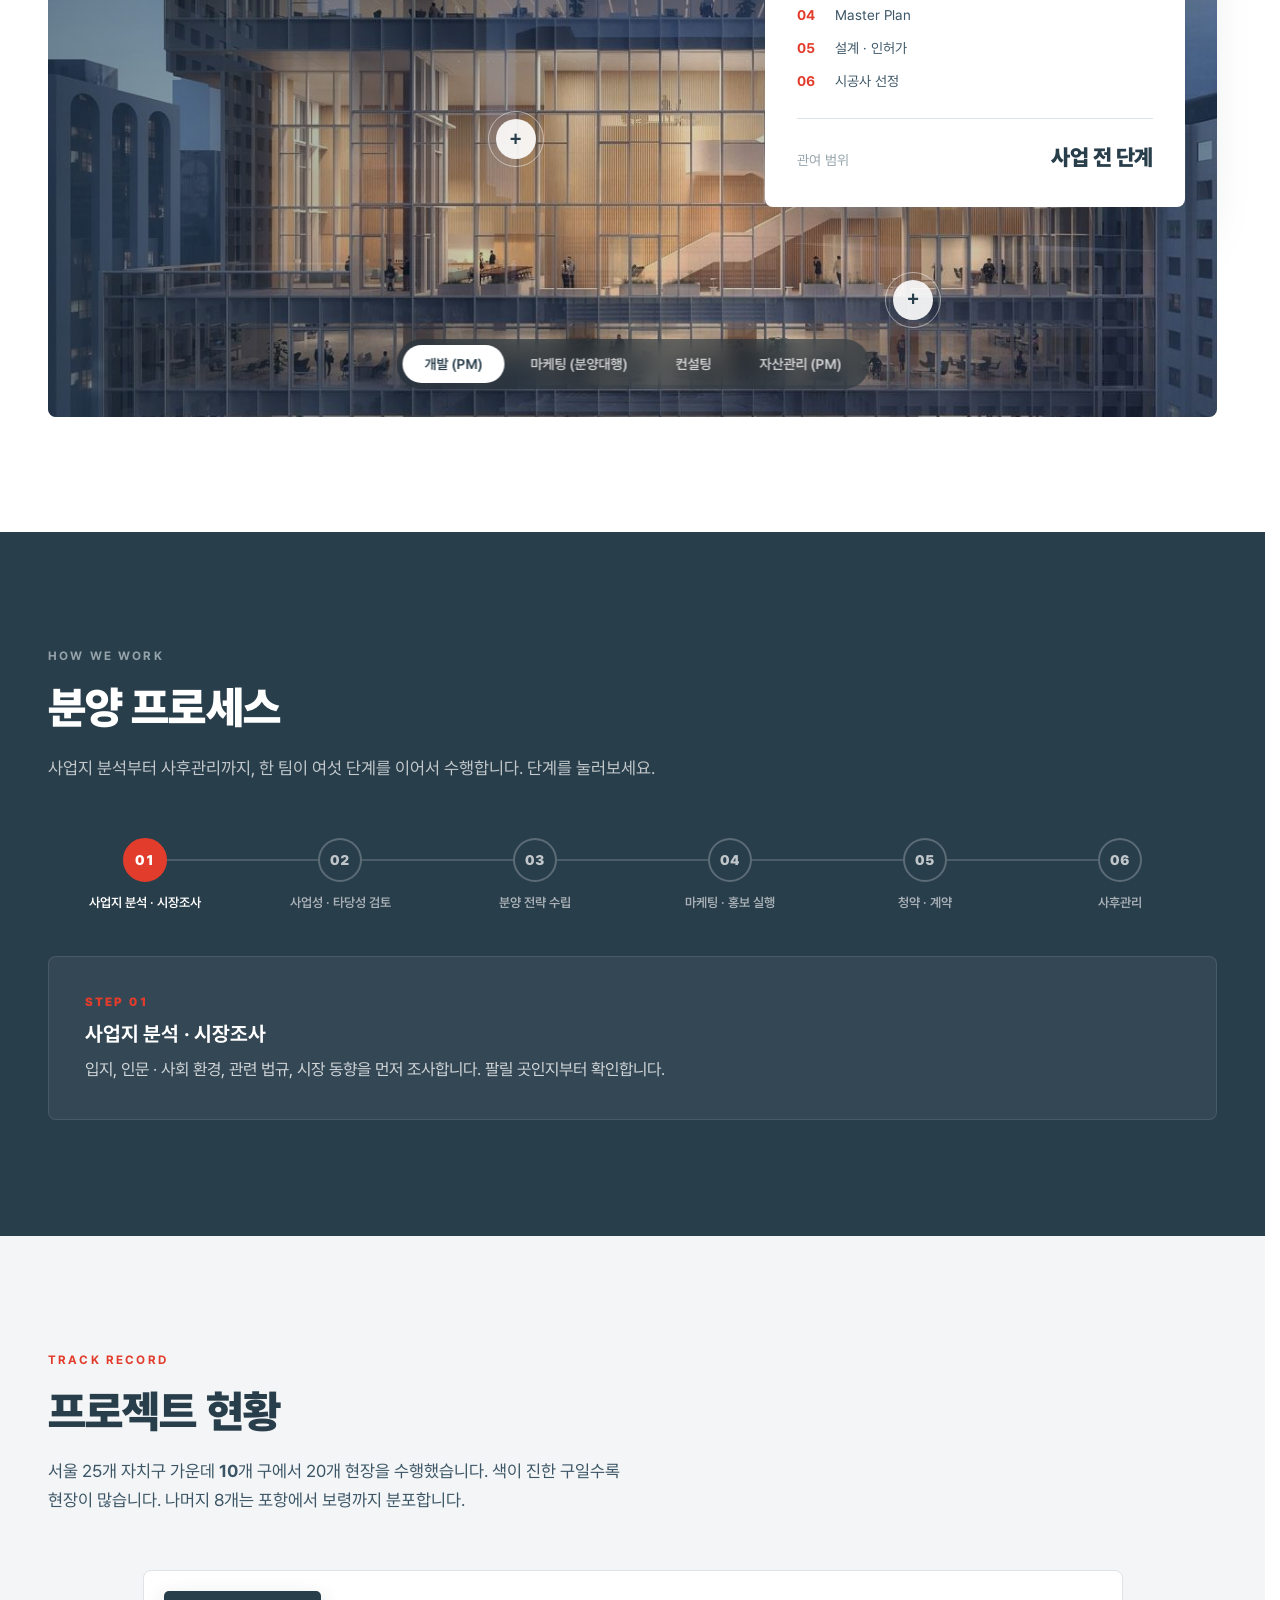
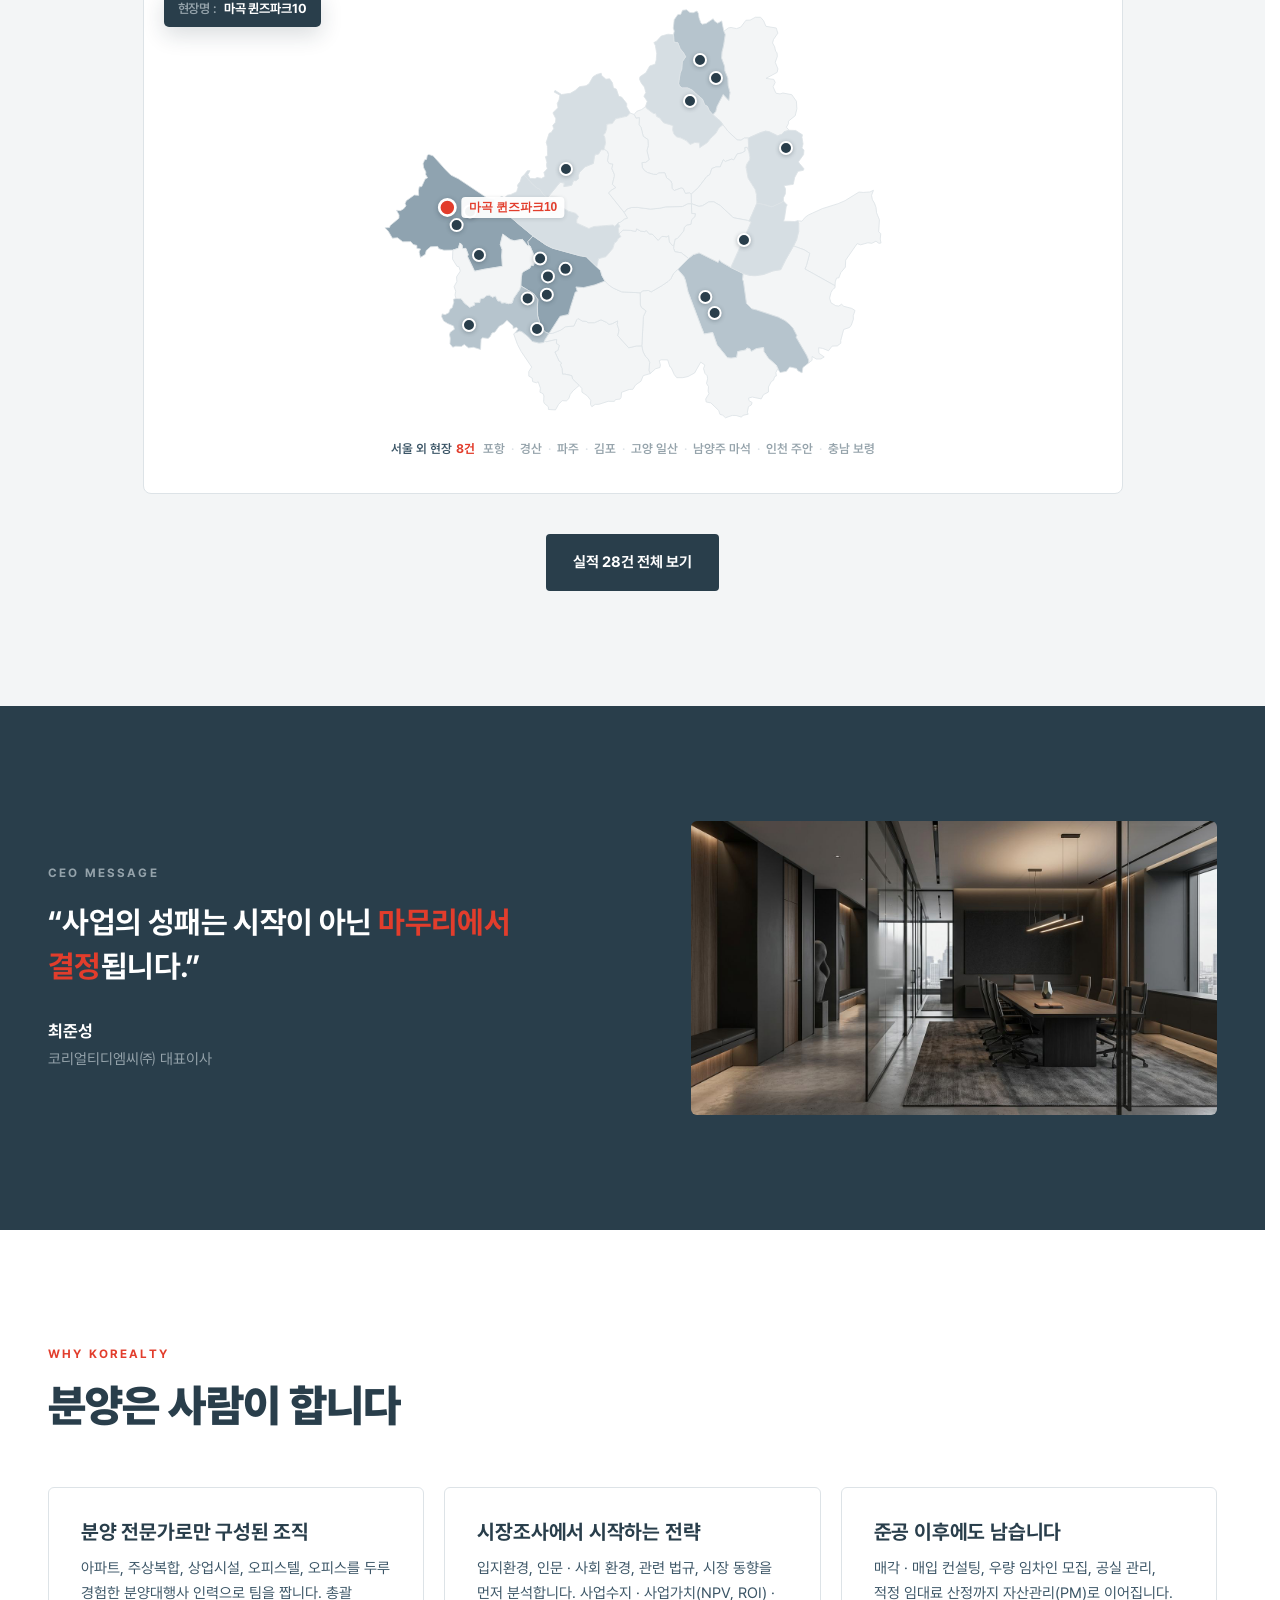
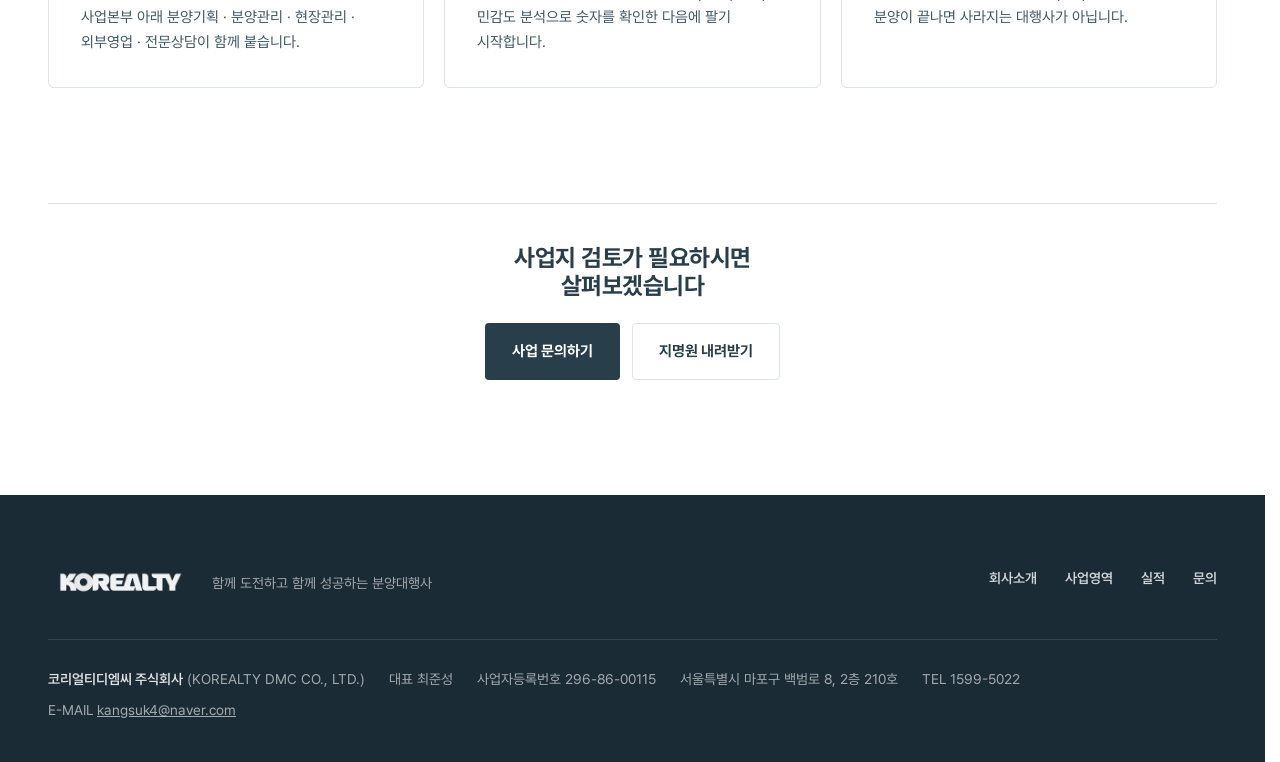
==== commit a82d2062: "지명원 주소 버전을 올려 옛 헤더 캐시를 끊는다 파일명 깨짐은 앞 커밋(b297c62)에서 헤더를 고쳐 이미 해결됐다. 그런데 이 PDF 는 30일 캐시라(max-age=25920" ====
--- a/index.html
+++ b/index.html
@@ -38,6 +38,22 @@
     document.documentElement.classList.add("intro-pending");
     setTimeout(function () { document.documentElement.classList.remove("intro-pending"); }, 4000);
   }
+} catch (e) {}
+/* 히어로 3D 지도가 뜰 환경인지도 페인트 전에 미리 판단한다. 지도가 뜰
+   환경이면 영상을 아예 처음부터 감춰야 한다 — js/hero-map.js는 defer라
+   <video autoplay>가 이미 그려진 뒤에 실행되고, 거기서 어두운 층을
+   덮으면 그 사이 밝은 영상이 한 번 번쩍인다. 조건(데스크톱·WebGL)은
+   hero-map.js가 쓰는 것과 같은 값이어야 한다. 지도가 실패하면
+   hero-map.js의 revert()가 이 클래스를 걷어 영상을 되살린다. */
+try {
+  var wide = !window.matchMedia("(max-width: 820px)").matches;
+  var webgl = false;
+  try {
+    var c = document.createElement("canvas");
+    webgl = !!(window.WebGLRenderingContext &&
+      (c.getContext("webgl") || c.getContext("experimental-webgl")));
+  } catch (e) {}
+  if (wide && webgl) document.documentElement.classList.add("heromap-pending");
 } catch (e) {}
 </script>
 <link rel="stylesheet" href="css/style.css">
@@ -79,7 +95,7 @@
       <a href="business">사업영역</a>
       <a href="portfolio">실적</a>
       <a href="contact">문의</a>
-      <a class="nav__doc" href="assets/docs/코리얼티디엠씨_지명원.pdf?v=139b1592" target="_blank" rel="noopener">지명원<svg viewBox="0 0 24 24" fill="none" stroke="currentColor" stroke-width="2.5" stroke-linecap="round" stroke-linejoin="round" aria-hidden="true"><path d="M12 3v12M7 11l5 5 5-5M4 21h16"/></svg></a>
+      <a class="nav__doc" href="assets/docs/코리얼티디엠씨_지명원.pdf?v=a355fb81" target="_blank" rel="noopener">지명원<svg viewBox="0 0 24 24" fill="none" stroke="currentColor" stroke-width="2.5" stroke-linecap="round" stroke-linejoin="round" aria-hidden="true"><path d="M12 3v12M7 11l5 5 5-5M4 21h16"/></svg></a>
     </nav>
     <a class="head__call" href="tel:15995022"><span>TEL</span> 1599-5022</a>
     <a class="head__tel" href="tel:15995022" aria-label="전화 걸기 1599-5022"><svg viewBox="0 0 24 24" fill="none" stroke="currentColor" stroke-width="2" stroke-linecap="round" stroke-linejoin="round" aria-hidden="true"><path d="M22 16.9v3a2 2 0 0 1-2.2 2 19.8 19.8 0 0 1-8.6-3.1 19.5 19.5 0 0 1-6-6A19.8 19.8 0 0 1 2.1 4.2 2 2 0 0 1 4.1 2h3a2 2 0 0 1 2 1.7c.1 1 .4 1.9.7 2.8a2 2 0 0 1-.5 2.1L8.1 9.9a16 16 0 0 0 6 6l1.3-1.3a2 2 0 0 1 2.1-.4c.9.3 1.8.6 2.8.7a2 2 0 0 1 1.7 2Z"/></svg></a>
@@ -240,7 +256,7 @@
         <h2>사업지 검토가 필요하시면 살펴보겠습니다</h2>
         <div class="band__cta">
           <a class="btn btn--navy" href="contact">사업 문의하기</a>
-          <a class="btn btn--line" href="assets/docs/코리얼티디엠씨_지명원.pdf?v=139b1592" target="_blank" rel="noopener">지명원 내려받기</a>
+          <a class="btn btn--line" href="assets/docs/코리얼티디엠씨_지명원.pdf?v=a355fb81" target="_blank" rel="noopener">지명원 내려받기</a>
         </div>
       </div>
     </div>
--- a/css/style.css
+++ b/css/style.css
@@ -43,7 +43,13 @@
 
 * { box-sizing: border-box; }
 
-html { scroll-behavior: smooth; }
+/* scrollbar-gutter: 스크롤바가 차지할 자리를 내용이 짧은 페이지에서도
+   미리 비워 둔다. 윈도우 크롬처럼 스크롤바가 자리를 먹는 환경에서는,
+   스크롤이 생기는 페이지(메뉴 5개)와 안 생기는 페이지(404)를 오갈 때
+   본문 폭이 스크롤바 폭만큼 달라져 화면이 가로로 툭 밀린다. 항상 비워
+   두면 어느 페이지로 가도 본문 폭이 같다. 맥의 겹침(overlay) 스크롤바
+   환경에서는 원래 자리를 안 먹으므로 아무 변화가 없다. */
+html { scroll-behavior: smooth; scrollbar-gutter: stable; }
 
 body {
   margin: 0;
@@ -348,6 +354,12 @@
   opacity: 0;
 }
 .hero .hero__map.is-on { opacity: 1; }
+/* html.heromap-pending은 첫 페인트 전에(<head> 인라인 스크립트) 이미 걸려
+   있다. 지도가 뜰 환경이라는 뜻이므로, 그 자리를 미리 어둡게 깔아 밝은
+   영상이 한 번 번쩍였다 지도로 바뀌는 깜빡임을 없앤다. defer인
+   hero-map.js의 is-on을 기다리면 이미 늦다. */
+html.heromap-pending .hero .hero__map { opacity: 1; }
+html.heromap-pending .hero__media video { visibility: hidden; }
 /* 배경 지도라 조작 흔적(포커스 외곽선 등)과 출처 표기는 최대한 눈에 안 띄게.
    출처는 OSM 라이선스상 표기 의무가 있어 지우지 않고, 아주 작고 흐리게만 둔다. */
 .hero .hero__map .maplibregl-ctrl-attrib {
